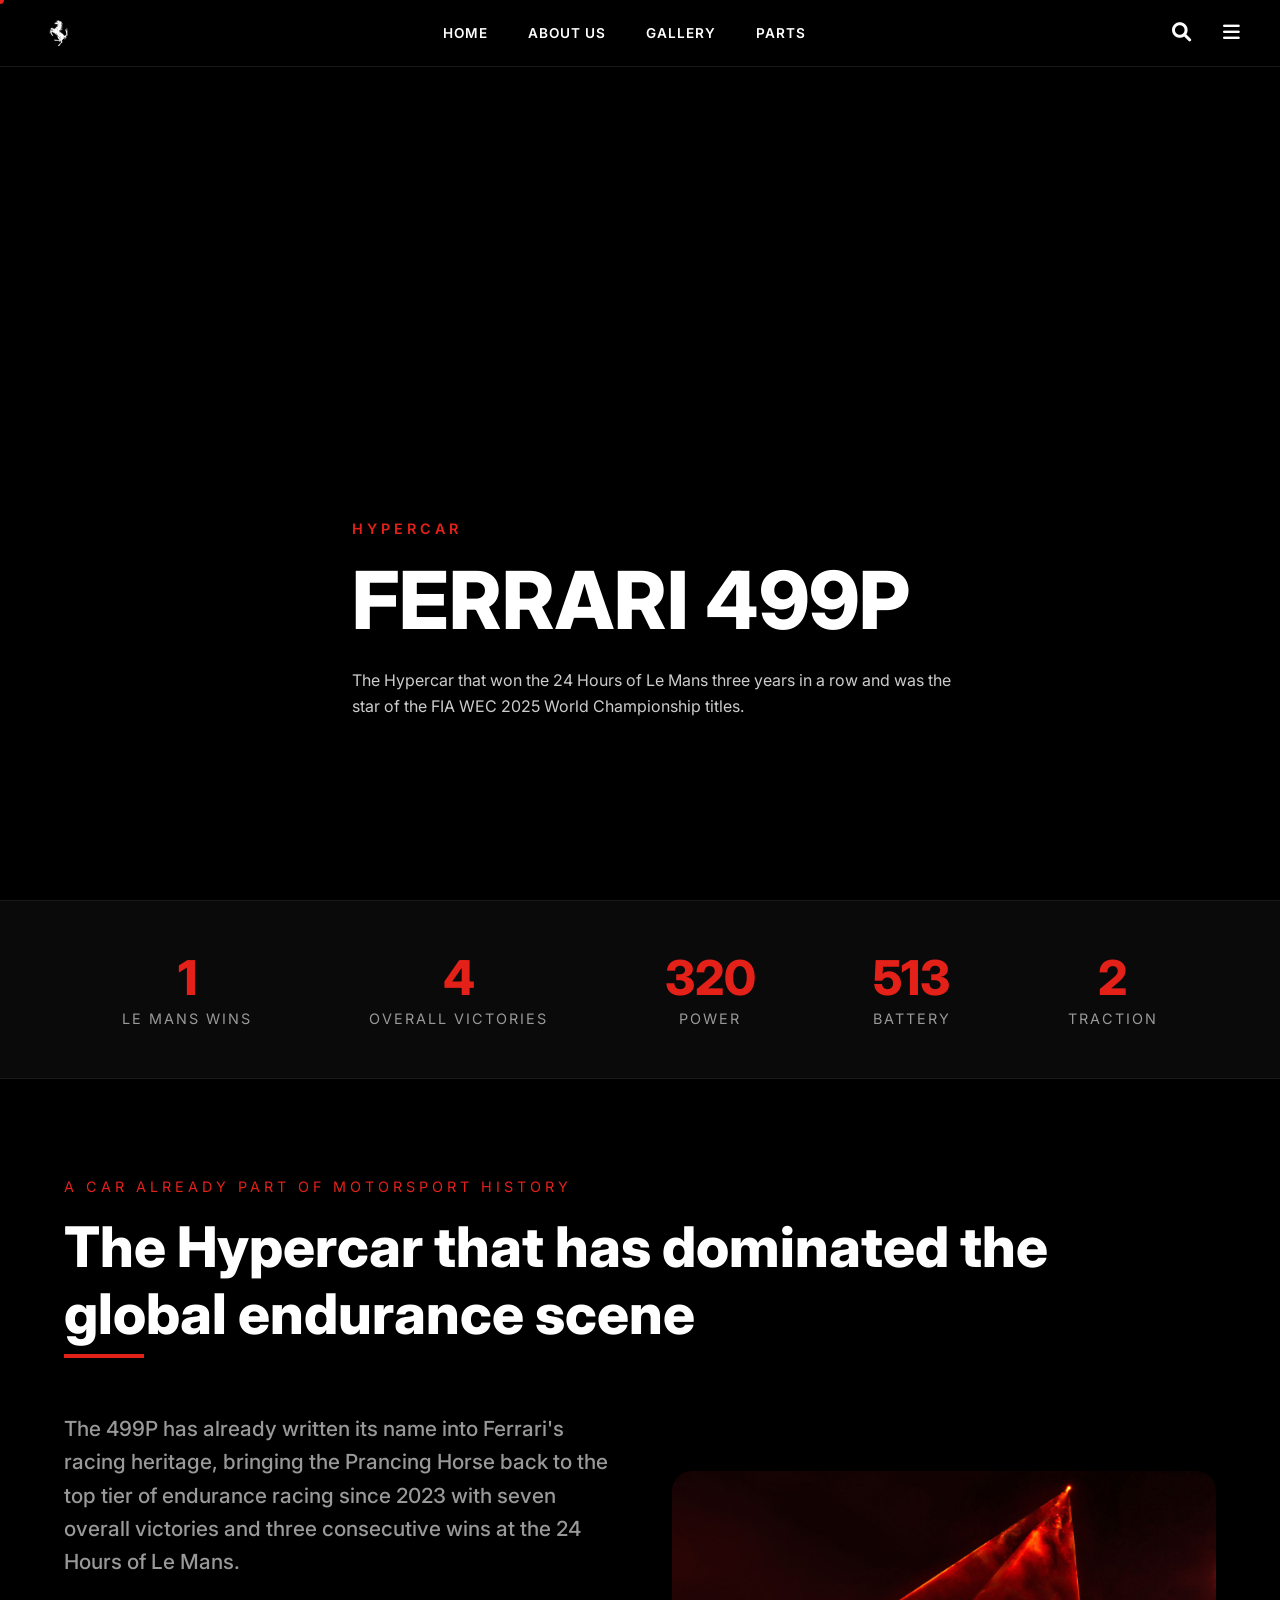
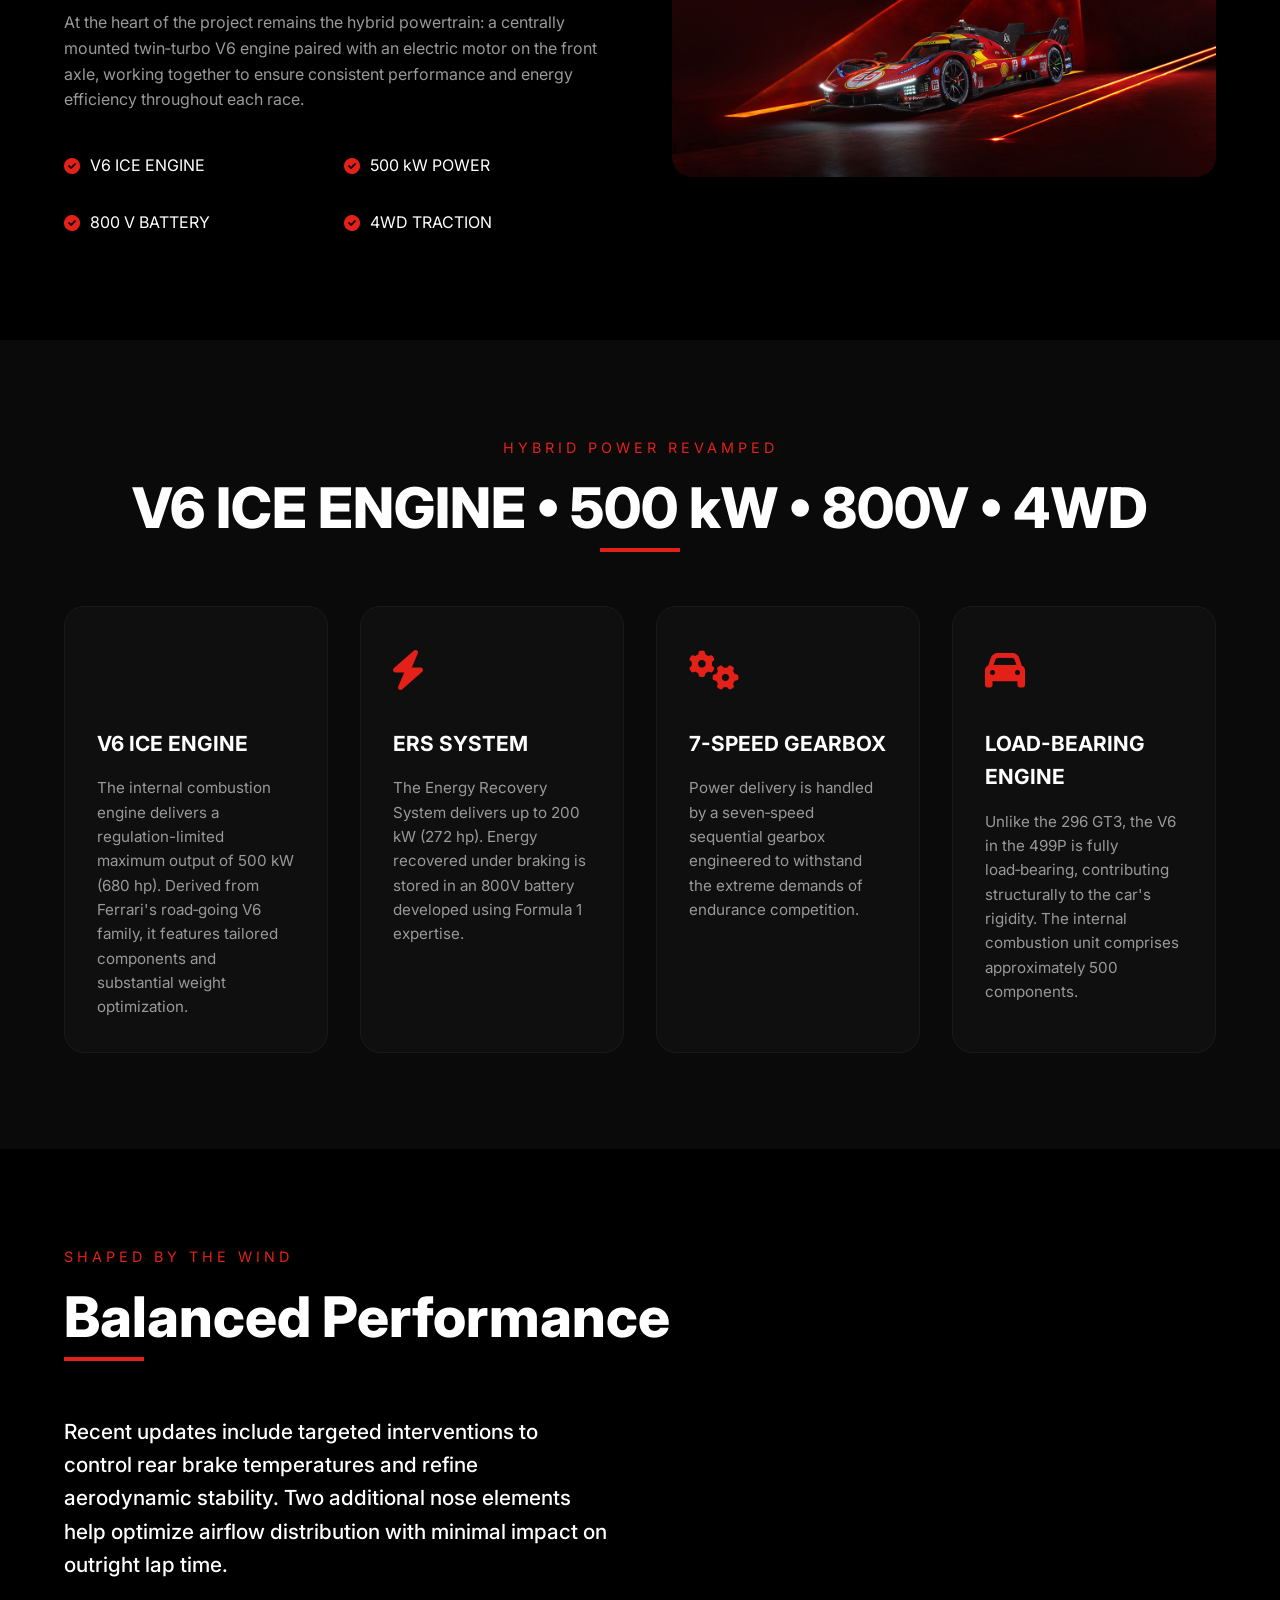
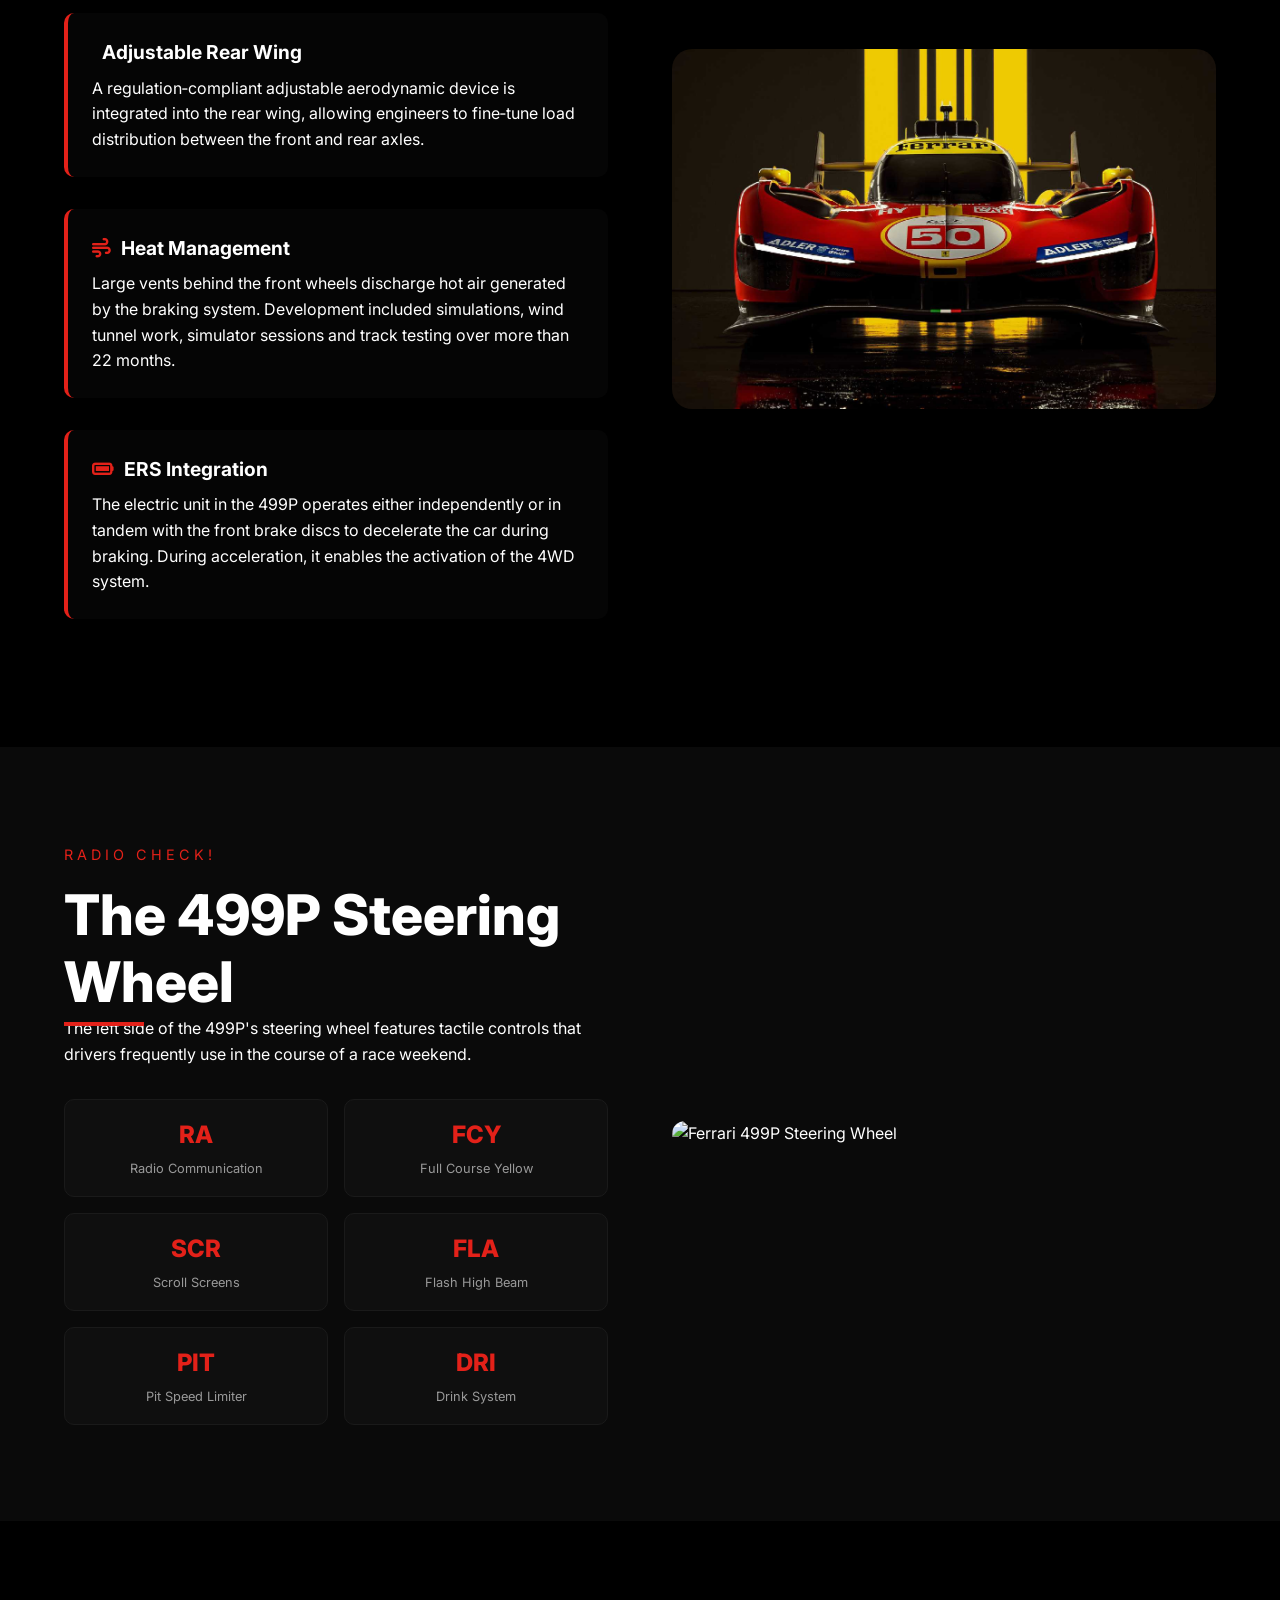
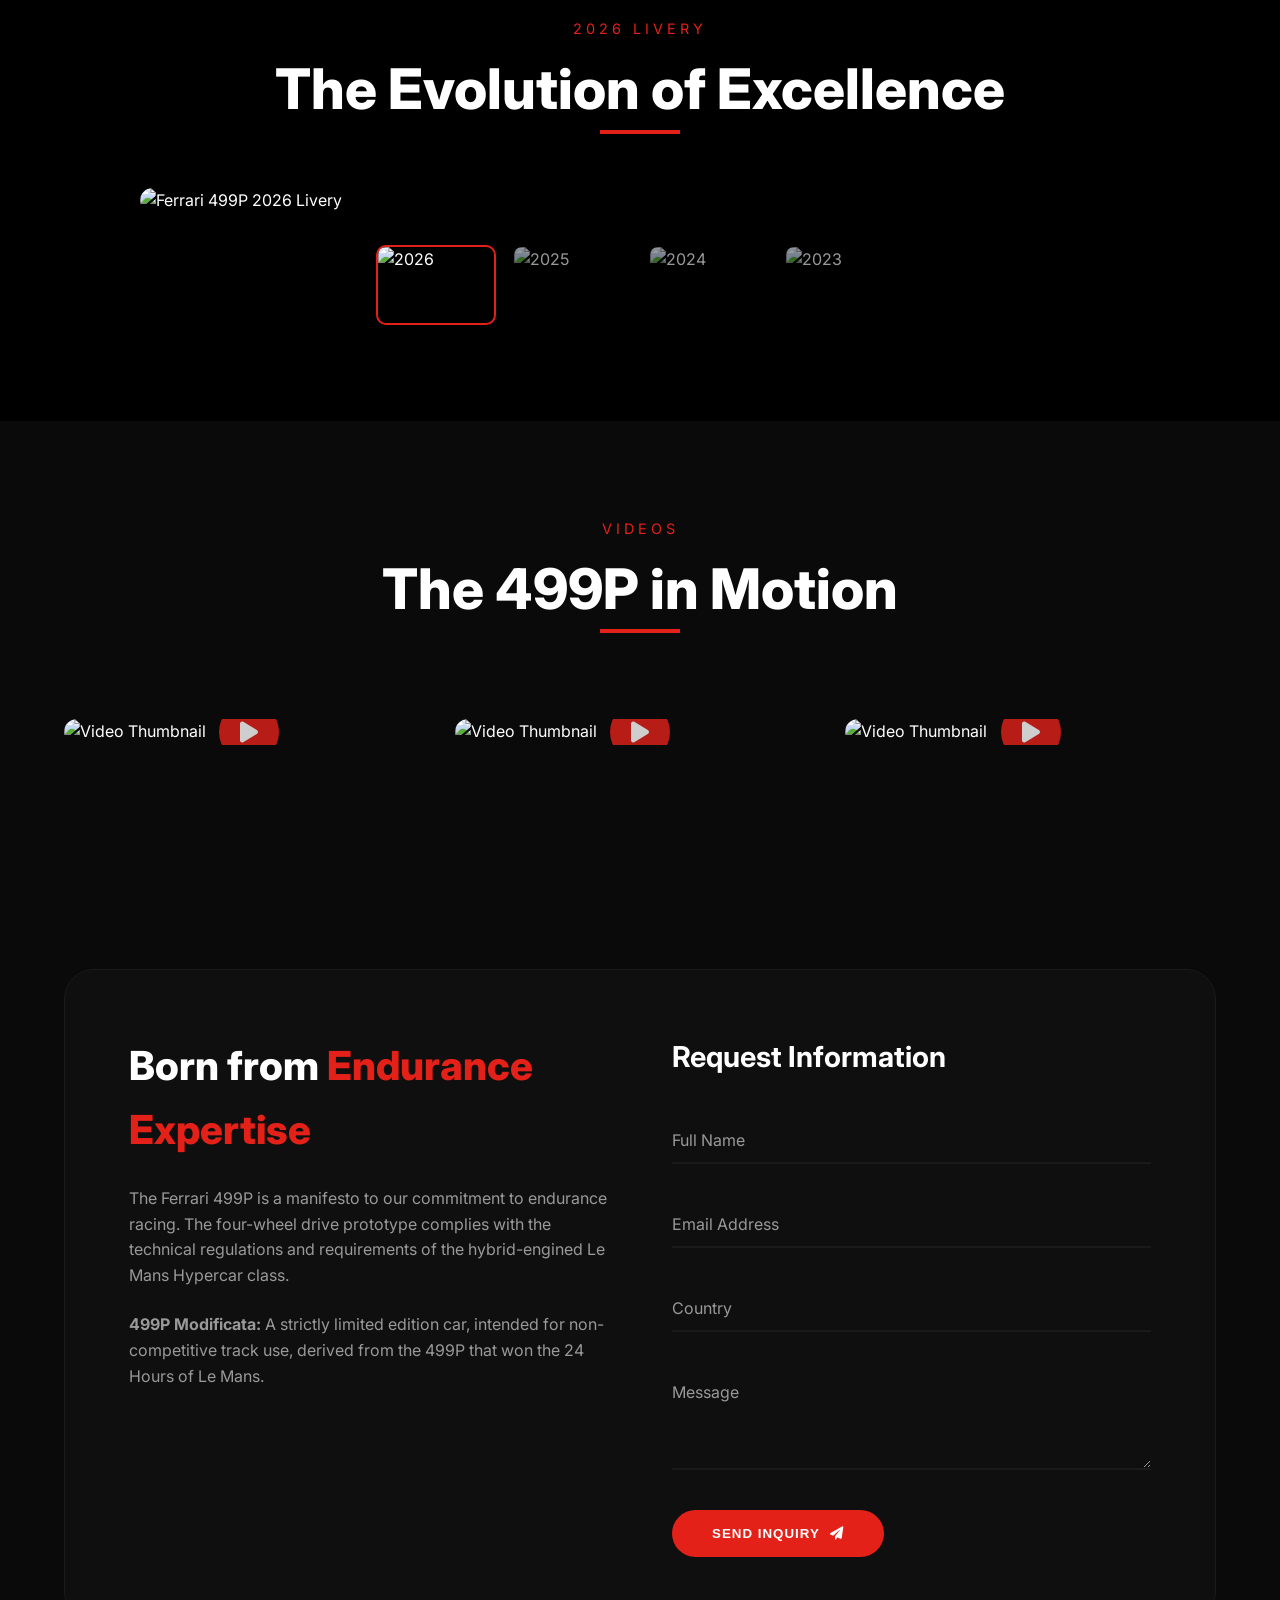
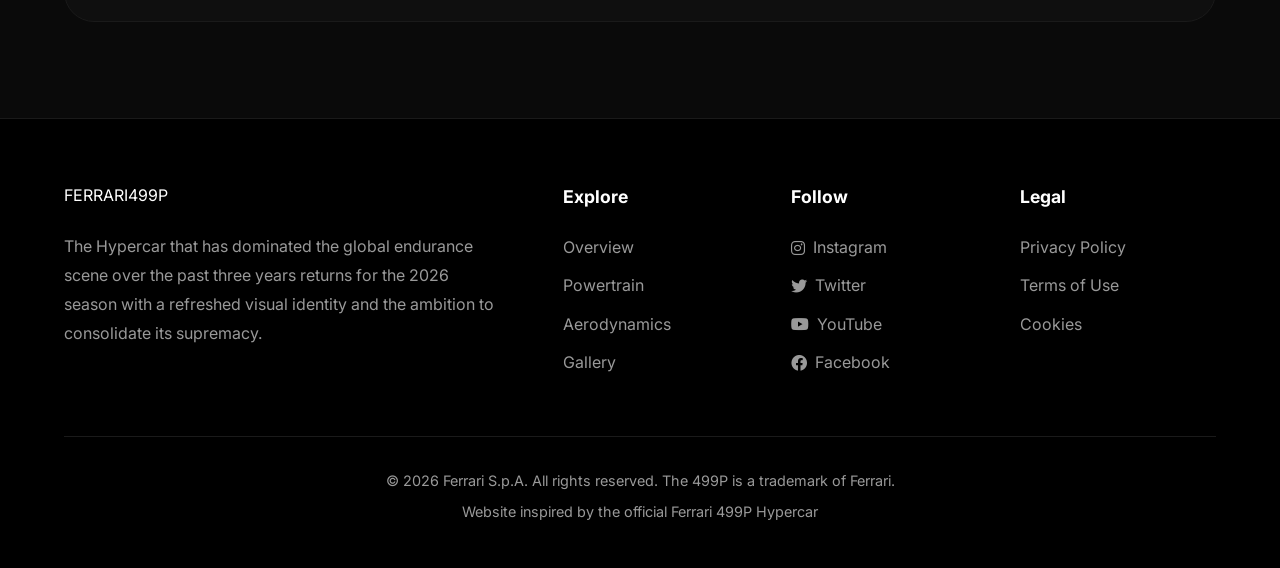
==== index.html @ 7a9266b7 "Initial commit" ====
<!DOCTYPE html>
<html lang="en">
<head>
  <meta charset="UTF-8">
  <meta name="viewport" content="width=device-width, initial-scale=1.0">
  <title>Ferrari 499P | Le Mans Hypercar</title>
  
  <!-- Fonts & Icons -->
  <link href="https://fonts.googleapis.com/css2?family=Inter:wght@300;400;500;600;700;800&display=swap" rel="stylesheet">
  <link rel="stylesheet" href="https://cdnjs.cloudflare.com/ajax/libs/font-awesome/6.0.0-beta3/css/all.min.css">
  
  <!-- Swiper CSS -->
  <link rel="stylesheet" href="https://cdn.jsdelivr.net/npm/swiper@11/swiper-bundle.min.css" />
  
  <!-- Custom CSS -->
  <link rel="stylesheet" href="css/style.css">
</head>
<body>

  <!-- Custom Cursor -->
  <div class="custom-cursor"></div>

  <!-- Header -->
  <header class="header">
    <div class="header-container">
      <!-- Left side - Ferrari Logo -->
      <a href="#" class="header-logo">
        <img src="assets/images/ferrari.png" alt="Ferrari" class="logo-scuderia">
      </a>

      <!-- Center - Main Navigation -->
      <nav class="header-nav">
        <ul class="nav-list">
          <li class="nav-item"><a href="#racing" class="nav-link">HOME</a></li>
          <li class="nav-item"><a href="#sports-cars" class="nav-link">ABOUT US</a></li>
          <li class="nav-item"><a href="#collections" class="nav-link">GALLERY</a></li>
          <li class="nav-item"><a href="#experiences" class="nav-link">PARTS</a></li>
          </ul>
      </nav>

      <!-- Right side - Search & Menu Icons -->
      <div class="header-actions">
        <button class="icon-btn search-btn" aria-label="Search">
          <i class="fas fa-search"></i>
        </button>
        <button class="icon-btn menu-btn" aria-label="Menu">
          <i class="fas fa-bars"></i>
        </button>
      </div>
    </div>
  </header>

  <!-- Hero Section with Partners and VIDEO BACKGROUND -->
  <section class="hero">
    <div class="hero-background">
      <!-- VIDEO BACKGROUND - This is the updated part -->
      <video autoplay muted loop playsinline class="hero-video">
        <!-- Using Ferrari official video from their website -->
        <source src="assets/videos/Ferrari_Reveals_the_New_Livery_of_the_Ferrari_499P_I_FIA_WEC_1080P.mp4" type="video/mp4">
        <!-- Fallback image if video doesn't load -->
        <img src="assets/images/662674823b051f0022eecd44-ferrari-499p-hypercar-2024-apr-powertrain-desk.avif" alt="Ferrari 499P" class="hero-image-fallback">
      </video>
      
      <!-- Dark Overlay -->
      <div class="hero-overlay"></div>
    </div>
    
    <!-- Hero Content (This part remains exactly the same) -->
    <div class="hero-content">
      <!-- HYPERCAR tag -->
      <div class="hero-category">HYPERCAR</div>
      
      <!-- Title -->
      <h1 class="hero-title">FERRARI 499P</h1>
      
      <!-- Description -->
      <p class="hero-description">
        The Hypercar that won the 24 Hours of Le Mans three years in a row and was the star of the FIA WEC 2025 World Championship titles.
      </p>
      
      <!-- Scroll Indicator -->
    <div class="scroll-indicator">
      <div class="scroll-line"></div>
    </div>
  </section>

  <!-- Stats Strip -->
  <div class="stats-strip">
    <div class="stat-item">
      <div class="stat-number">3x</div>
      <div class="stat-label">LE MANS WINS</div>
    </div>
    <div class="stat-item">
      <div class="stat-number">7</div>
      <div class="stat-label">OVERALL VICTORIES</div>
    </div>
    <div class="stat-item">
      <div class="stat-number">500 kW</div>
      <div class="stat-label">POWER</div>
    </div>
    <div class="stat-item">
      <div class="stat-number">800V</div>
      <div class="stat-label">BATTERY</div>
    </div>
    <div class="stat-item">
      <div class="stat-number">4WD</div>
      <div class="stat-label">TRACTION</div>
    </div>
  </div>

  <!-- Overview Section -->
  <section id="overview" class="section">
    <div class="section-header">
      <span class="section-subtitle">A car already part of motorsport history</span>
      <h2 class="section-title">The Hypercar that has dominated the global endurance scene</h2>
    </div>
    
    <div class="overview-grid">
      <div class="overview-content">
        <p class="lead-text">The 499P has already written its name into Ferrari's racing heritage, bringing the Prancing Horse back to the top tier of endurance racing since 2023 with seven overall victories and three consecutive wins at the 24 Hours of Le Mans.</p>
        <p>At the heart of the project remains the hybrid powertrain: a centrally mounted twin‑turbo V6 engine paired with an electric motor on the front axle, working together to ensure consistent performance and energy efficiency throughout each race.</p>
        <div class="feature-list">
          <div class="feature-item">
            <i class="fas fa-check-circle"></i>
            <span>V6 ICE ENGINE</span>
          </div>
          <div class="feature-item">
            <i class="fas fa-check-circle"></i>
            <span>500 kW POWER</span>
          </div>
          <div class="feature-item">
            <i class="fas fa-check-circle"></i>
            <span>800 V BATTERY</span>
          </div>
          <div class="feature-item">
            <i class="fas fa-check-circle"></i>
            <span>4WD TRACTION</span>
          </div>
        </div>
      </div>
      <div class="overview-image">
        <img src="assets/images/67af08a0ef0bda001197c27c-499p-2025-launch-land.jpg" alt="Ferrari 499P">
      </div>
    </div>
  </section>

  <!-- Powertrain Section -->
  <section id="powertrain" class="section dark-section">
    <div class="section-header centered">
      <span class="section-subtitle">Hybrid Power Revamped</span>
      <h2 class="section-title">V6 ICE ENGINE • 500 kW • 800V • 4WD</h2>
    </div>
    
    <div class="powertrain-grid">
      <div class="powertrain-card">
        <div class="card-icon"><i class="fas fa-engine"></i></div>
        <h3>V6 ICE ENGINE</h3>
        <p>The internal combustion engine delivers a regulation-limited maximum output of 500 kW (680 hp). Derived from Ferrari's road‑going V6 family, it features tailored components and substantial weight optimization.</p>
      </div>
      
      <div class="powertrain-card">
        <div class="card-icon"><i class="fas fa-bolt"></i></div>
        <h3>ERS SYSTEM</h3>
        <p>The Energy Recovery System delivers up to 200 kW (272 hp). Energy recovered under braking is stored in an 800V battery developed using Formula 1 expertise.</p>
      </div>
      
      <div class="powertrain-card">
        <div class="card-icon"><i class="fas fa-cogs"></i></div>
        <h3>7-SPEED GEARBOX</h3>
        <p>Power delivery is handled by a seven‑speed sequential gearbox engineered to withstand the extreme demands of endurance competition.</p>
      </div>
      
      <div class="powertrain-card">
        <div class="card-icon"><i class="fas fa-car"></i></div>
        <h3>LOAD-BEARING ENGINE</h3>
        <p>Unlike the 296 GT3, the V6 in the 499P is fully load‑bearing, contributing structurally to the car's rigidity. The internal combustion unit comprises approximately 500 components.</p>
      </div>
    </div>
  </section>

  <!-- Aerodynamics Section -->
  <section id="aerodynamics" class="section">
    <div class="section-header">
      <span class="section-subtitle">Shaped by the Wind</span>
      <h2 class="section-title">Balanced Performance</h2>
    </div>
    
    <div class="aero-grid">
      <div class="aero-content">
        <p class="lead-text">Recent updates include targeted interventions to control rear brake temperatures and refine aerodynamic stability. Two additional nose elements help optimize airflow distribution with minimal impact on outright lap time.</p>
        
        <div class="aero-features">
          <div class="aero-feature">
            <h3><i class="fas fa-wing"></i> Adjustable Rear Wing</h3>
            <p>A regulation‑compliant adjustable aerodynamic device is integrated into the rear wing, allowing engineers to fine‑tune load distribution between the front and rear axles.</p>
          </div>
          
          <div class="aero-feature">
            <h3><i class="fas fa-wind"></i> Heat Management</h3>
            <p>Large vents behind the front wheels discharge hot air generated by the braking system. Development included simulations, wind tunnel work, simulator sessions and track testing over more than 22 months.</p>
          </div>
          
          <div class="aero-feature">
            <h3><i class="fas fa-battery-full"></i> ERS Integration</h3>
            <p>The electric unit in the 499P operates either independently or in tandem with the front brake discs to decelerate the car during braking. During acceleration, it enables the activation of the 4WD system.</p>
          </div>
        </div>
      </div>
      <div class="aero-image">
        <img src="assets/images/20221031013826_Ferrari_499p_front.jpg" alt="Ferrari 499P Aerodynamics">
      </div>
    </div>
  </section>

  <!-- Steering Wheel Section -->
  <section class="steering-section dark-section">
    <div class="steering-container">
      <div class="steering-content">
        <span class="section-subtitle">RADIO CHECK!</span>
        <h2 class="section-title">The 499P Steering Wheel</h2>
        <p>The left side of the 499P's steering wheel features tactile controls that drivers frequently use in the course of a race weekend.</p>
        
        <div class="controls-grid">
          <div class="control-item">
            <span class="control-code">RA</span>
            <span class="control-desc">Radio Communication</span>
          </div>
          <div class="control-item">
            <span class="control-code">FCY</span>
            <span class="control-desc">Full Course Yellow</span>
          </div>
          <div class="control-item">
            <span class="control-code">SCR</span>
            <span class="control-desc">Scroll Screens</span>
          </div>
          <div class="control-item">
            <span class="control-code">FLA</span>
            <span class="control-desc">Flash High Beam</span>
          </div>
          <div class="control-item">
            <span class="control-code">PIT</span>
            <span class="control-desc">Pit Speed Limiter</span>
          </div>
          <div class="control-item">
            <span class="control-code">DRI</span>
            <span class="control-desc">Drink System</span>
          </div>
        </div>
      </div>
      <div class="steering-image">
        <img src="https://www.ferrari.com//cm/sites/CNAAS5F42535389/images/img_ferrari_499p_steering_wheel_01_1920x1080.webp" alt="Ferrari 499P Steering Wheel">
      </div>
    </div>
  </section>

  <!-- Livery Gallery -->
  <section id="gallery" class="section">
    <div class="section-header centered">
      <span class="section-subtitle">2026 LIVERY</span>
      <h2 class="section-title">The Evolution of Excellence</h2>
    </div>
    
    <div class="livery-showcase">
      <div class="livery-main">
        <img src="https://www.ferrari.com//cm/sites/CNAAS5F42535389/images/img_ferrari_499p_2026_livery_front_01_1920x1080.webp" alt="Ferrari 499P 2026 Livery" id="mainLivery">
      </div>
      <div class="livery-thumbnails">
        <img src="https://www.ferrari.com//cm/sites/CNAAS5F42535389/images/img_ferrari_499p_2026_livery_front_01_1920x1080.webp" alt="2026" class="thumbnail active" onclick="changeLivery(this.src)">
        <img src="https://www.ferrari.com//cm/sites/CNAAS5F42535389/images/img_ferrari_499p_livery_2025_front_01_1920x1080.webp" alt="2025" class="thumbnail" onclick="changeLivery(this.src)">
        <img src="https://www.ferrari.com//cm/sites/CNAAS5F42535389/images/img_ferrari_499p_livery_2024_front_01_1920x1080.webp" alt="2024" class="thumbnail" onclick="changeLivery(this.src)">
        <img src="https://www.ferrari.com//cm/sites/CNAAS5F42535389/images/img_ferrari_499p_livery_2023_front_01_1920x1080.webp" alt="2023" class="thumbnail" onclick="changeLivery(this.src)">
      </div>
    </div>
  </section>

  <!-- Video Gallery -->
  <section class="video-section dark-section">
    <div class="section-header centered">
      <span class="section-subtitle">Videos</span>
      <h2 class="section-title">The 499P in Motion</h2>
    </div>
    
    <div class="swiper-container video-swiper">
      <div class="swiper-wrapper">
        <div class="swiper-slide">
          <div class="video-card">
            <img src="https://www.ferrari.com//cm/sites/CNAAS5F42535389/images/img_ferrari_499p_2026_livery_hero_01_1920x1080.webp" alt="Video Thumbnail">
            <div class="play-button"><i class="fas fa-play"></i></div>
          </div>
        </div>
        <div class="swiper-slide">
          <div class="video-card">
            <img src="https://www.ferrari.com//cm/sites/CNAAS5F42535389/images/img_ferrari_499p_livery_2025_dynamic_01_1920x1080.webp" alt="Video Thumbnail">
            <div class="play-button"><i class="fas fa-play"></i></div>
          </div>
        </div>
        <div class="swiper-slide">
          <div class="video-card">
            <img src="https://www.ferrari.com//cm/sites/CNAAS5F42535389/images/img_ferrari_499p_livery_2024_profile_01_1920x1080.webp" alt="Video Thumbnail">
            <div class="play-button"><i class="fas fa-play"></i></div>
          </div>
        </div>
      </div>
      <div class="swiper-pagination"></div>
    </div>
  </section>

  <!-- Contact Section -->
  <section id="contact" class="contact-section">
    <div class="contact-container">
      <div class="contact-info">
        <h2>Born from <span>Endurance Expertise</span></h2>
        <p>The Ferrari 499P is a manifesto to our commitment to endurance racing. The four-wheel drive prototype complies with the technical regulations and requirements of the hybrid-engined Le Mans Hypercar class.</p>
        <p><strong>499P Modificata:</strong> A strictly limited edition car, intended for non-competitive track use, derived from the 499P that won the 24 Hours of Le Mans.</p>
      </div>
      
      <form class="contact-form" id="contactForm">
        <h3>Request Information</h3>
        <div class="form-group">
          <input type="text" id="name" placeholder=" " required>
          <label for="name">Full Name</label>
        </div>
        <div class="form-group">
          <input type="email" id="email" placeholder=" " required>
          <label for="email">Email Address</label>
        </div>
        <div class="form-group">
          <input type="text" id="country" placeholder=" ">
          <label for="country">Country</label>
        </div>
        <div class="form-group">
          <textarea id="message" rows="4" placeholder=" "></textarea>
          <label for="message">Message</label>
        </div>
        <button type="submit" class="btn-primary">Send Inquiry <i class="fas fa-paper-plane"></i></button>
      </form>
    </div>
  </section>

  <!-- Footer -->
  <footer class="footer">
    <div class="footer-container">
      <div class="footer-logo">
        <span class="logo">FERRARI<span>499P</span></span>
        <p>The Hypercar that has dominated the global endurance scene over the past three years returns for the 2026 season with a refreshed visual identity and the ambition to consolidate its supremacy.</p>
      </div>
      
      <div class="footer-links">
        <div class="footer-column">
          <h4>Explore</h4>
          <ul>
            <li><a href="#overview">Overview</a></li>
            <li><a href="#powertrain">Powertrain</a></li>
            <li><a href="#aerodynamics">Aerodynamics</a></li>
            <li><a href="#gallery">Gallery</a></li>
          </ul>
        </div>
        
        <div class="footer-column">
          <h4>Follow</h4>
          <ul>
            <li><a href="#"><i class="fab fa-instagram"></i> Instagram</a></li>
            <li><a href="#"><i class="fab fa-twitter"></i> Twitter</a></li>
            <li><a href="#"><i class="fab fa-youtube"></i> YouTube</a></li>
            <li><a href="#"><i class="fab fa-facebook"></i> Facebook</a></li>
          </ul>
        </div>
        
        <div class="footer-column">
          <h4>Legal</h4>
          <ul>
            <li><a href="#">Privacy Policy</a></li>
            <li><a href="#">Terms of Use</a></li>
            <li><a href="#">Cookies</a></li>
          </ul>
        </div>
      </div>
    </div>
    
    <div class="footer-bottom">
      <p>© 2026 Ferrari S.p.A. All rights reserved. The 499P is a trademark of Ferrari.</p>
      <p>Website inspired by the official Ferrari 499P Hypercar</p>
    </div>
  </footer>

  <!-- Scripts -->
  <script src="https://cdn.jsdelivr.net/npm/swiper@11/swiper-bundle.min.js"></script>
  <script src="js/main.js"></script>
</body>
</html>
---- css/style.css ----
/* ===== FERRARI 499P STYLE ===== */
/* Complete CSS with all sections */

/* CSS Variables */
:root {
  --ferrari-red: #e32119;
  --ferrari-red-dark: #b01812;
  --ferrari-red-glow: rgba(227, 33, 25, 0.3);
  --ferrari-black: #000000;
  --ferrari-black-soft: #0a0a0a;
  --ferrari-gray: #1a1a1a;
  --ferrari-gray-light: #2a2a2a;
  --ferrari-white: #ffffff;
  --text-gray: #999999;
  
  --transition: all 0.4s cubic-bezier(0.23, 1, 0.32, 1);
  --shadow: 0 20px 40px -10px rgba(0,0,0,0.5);
  --shadow-red: 0 20px 40px -10px rgba(227,33,25,0.3);
  
  --font-primary: 'Inter', sans-serif;
}

/* ===== RESET ===== */
* {
  margin: 0;
  padding: 0;
  box-sizing: border-box;
}

html {
  scroll-behavior: smooth;
}

body {
  font-family: var(--font-primary);
  background: var(--ferrari-black);
  color: var(--ferrari-white);
  line-height: 1.6;
  overflow-x: hidden;
}

/* ===== CUSTOM CURSOR ===== */
.custom-cursor {
  width: 8px;
  height: 8px;
  background: var(--ferrari-red);
  border-radius: 50%;
  position: fixed;
  pointer-events: none;
  z-index: 9999;
  transform: translate(-50%, -50%);
  transition: width 0.2s, height 0.2s;
}

/* ===== HEADER ===== */
.header {
  position: fixed;
  top: 0;
  left: 0;
  width: 100%;
  z-index: 1000;
  background: rgba(0, 0, 0, 0.95);
  backdrop-filter: blur(10px);
  -webkit-backdrop-filter: blur(10px);
  border-bottom: 1px solid rgba(255, 255, 255, 0.1);
}

.header-container {
  display: flex;
  align-items: center;
  justify-content: space-between;
  padding: 0.8rem 2rem;
  max-width: 1600px;
  margin: 0 auto;
}

.header-logo {
  display: flex;
  align-items: center;
  gap: 8px;
  text-decoration: none;
}

.logo-scuderia {
  height: 40px;
  width: auto;
}

.logo-text {
  font-size: 1.5rem;
  font-weight: 700;
  color: #fff;
  letter-spacing: -0.5px;
  border-left: 2px solid #e32119;
  padding-left: 10px;
  line-height: 1;
}

.header-nav {
  flex: 1;
  display: flex;
  justify-content: center;
}

.nav-list {
  display: flex;
  list-style: none;
  gap: 2.5rem;
  margin: 0;
  padding: 0;
}

.nav-link {
  color: #fff;
  text-decoration: none;
  font-size: 0.85rem;
  font-weight: 600;
  letter-spacing: 1px;
  padding: 0.5rem 0;
  position: relative;
  transition: color 0.3s;
}

.nav-link::after {
  content: '';
  position: absolute;
  bottom: 0;
  left: 0;
  width: 0;
  height: 2px;
  background-color: #e32119;
  transition: width 0.3s;
}

.nav-link:hover::after {
  width: 100%;
}

.nav-link:hover {
  color: #e32119;
}

.header-actions {
  display: flex;
  gap: 1rem;
}

.icon-btn {
  background: transparent;
  border: none;
  color: #fff;
  font-size: 1.2rem;
  cursor: pointer;
  padding: 0.5rem;
  transition: color 0.3s;
}

.icon-btn:hover {
  color: #e32119;
}

.header-bottom {
  background: rgba(0, 0, 0, 0.95);
  border-top: 1px solid rgba(255, 255, 255, 0.1);
  padding: 0.5rem 0;
}

.header-bottom-container {
  max-width: 1600px;
  margin: 0 auto;
  padding: 0 2rem;
}

.bottom-nav-list {
  display: flex;
  list-style: none;
  gap: 2rem;
  margin: 0;
  padding: 0;
  overflow-x: auto;
  scrollbar-width: none;
  -ms-overflow-style: none;
}

.bottom-nav-list::-webkit-scrollbar {
  display: none;
}

.bottom-nav-link {
  color: rgba(255, 255, 255, 0.7);
  text-decoration: none;
  font-size: 0.75rem;
  font-weight: 600;
  letter-spacing: 0.5px;
  padding: 0.5rem 0;
  white-space: nowrap;
  transition: color 0.3s;
}

.bottom-nav-link.active {
  color: #e32119;
  border-bottom: 2px solid #e32119;
}

.bottom-nav-link:hover {
  color: #e32119;
}

/* ===== HERO SECTION ===== */
.hero {
  position: relative;
  height: 100vh;
  width: 100%;
  overflow: hidden;
  display: flex;
  align-items: center;
}

.hero-background {
  position: absolute;
  top: 0;
  left: 0;
  width: 100%;
  height: 100%;
  z-index: 0;
}

.hero-image {
  width: 100%;
  height: 100%;
  object-fit: cover;
}

.hero-overlay {
  position: absolute;
  top: 0;
  left: 0;
  width: 100%;
  height: 100%;
  background: linear-gradient(90deg, rgba(0,0,0,0.7) 0%, rgba(0,0,0,0.3) 100%);
  z-index: 1;
}

.hero-content {
  position: relative;
  z-index: 2;
  max-width: 800px;
  padding: 0 2rem;
  margin-left: 25%;
  margin-top: 30%;
}

.hero-category {
  font-size: 0.9rem;
  font-weight: 600;
  letter-spacing: 4px;
  color: #e32119;
  margin-bottom: 1rem;
  text-transform: uppercase;
}

.hero-title {
  font-size: clamp(3rem, 8vw, 5rem);
  font-weight: 800;
  line-height: 1.1;
  margin-bottom: 1.5rem;
  text-transform: uppercase;
}

.hero-description {
  font-size: 1rem;
  color: rgba(255, 255, 255, 0.8);
  max-width: 600px;
  margin-bottom: 3rem;
  line-height: 1.6;
}

/* ===== PARTNERS SECTION ===== */
.partners-section {
  margin-top: 2rem;
}

.partners-logos {
  display: flex;
  flex-direction: column;
  gap: 1.5rem;
}

.partner-row {
  display: flex;
  align-items: center;
  gap: 3rem;
  flex-wrap: wrap;
}

.partner-name {
  font-size: 1.2rem;
  font-weight: 500;
  color: rgba(255, 255, 255, 0.9);
  letter-spacing: 1px;
  position: relative;
}

.partner-row .partner-name:not(:last-child)::after {
  content: '';
  position: absolute;
  right: -1.5rem;
  top: 50%;
  transform: translateY(-50%);
  width: 4px;
  height: 4px;
  background: #e32119;
  border-radius: 50%;
}

/* ===== SCROLL INDICATOR ===== */
.scroll-indicator {
  position: absolute;
  bottom: 50px;
  left: 50%;
  transform: translateX(-50%);
  z-index: 3;
  display: flex;
  flex-direction: column;
  align-items: center;
  gap: 10px;
  color: rgba(255,255,255,0.7);
  font-size: 0.8rem;
  letter-spacing: 2px;
}


@keyframes scrollAnim {
  0% { transform: scaleY(0); transform-origin: top; }
  50% { transform: scaleY(1); transform-origin: top; }
  50.1% { transform: scaleY(1); transform-origin: bottom; }
  100% { transform: scaleY(0); transform-origin: bottom; }
}

/* ===== STATS STRIP ===== */
.stats-strip {
  display: flex;
  justify-content: space-around;
  flex-wrap: wrap;
  padding: 3rem 5%;
  background: var(--ferrari-black-soft);
  border-top: 1px solid var(--ferrari-gray);
  border-bottom: 1px solid var(--ferrari-gray);
}

.stat-item {
  text-align: center;
  padding: 0 2rem;
}

.stat-number {
  font-size: 3rem;
  font-weight: 800;
  color: var(--ferrari-red);
  line-height: 1.2;
}

.stat-label {
  font-size: 0.9rem;
  text-transform: uppercase;
  letter-spacing: 2px;
  color: var(--text-gray);
}

/* ===== SECTIONS ===== */
.section {
  padding: 6rem 5%;
  max-width: 1400px;
  margin: 0 auto;
}

.dark-section {
  background: var(--ferrari-black-soft);
  max-width: none;
  padding: 6rem 5%;
}

.section-header {
  margin-bottom: 4rem;
}

.section-header.centered {
  text-align: center;
}

.section-subtitle {
  display: block;
  font-size: 0.9rem;
  text-transform: uppercase;
  letter-spacing: 4px;
  color: var(--ferrari-red);
  margin-bottom: 1rem;
}

.section-title {
  font-size: clamp(2rem, 5vw, 3.5rem);
  font-weight: 800;
  line-height: 1.2;
  position: relative;
  display: inline-block;
}

.section-title::after {
  content: '';
  position: absolute;
  bottom: -10px;
  left: 0;
  width: 80px;
  height: 4px;
  background: var(--ferrari-red);
}

.centered .section-title::after {
  left: 50%;
  transform: translateX(-50%);
}

/* ===== OVERVIEW SECTION ===== */
.overview-grid {
  display: grid;
  grid-template-columns: 1fr 1fr;
  gap: 4rem;
  align-items: center;
}

.lead-text {
  font-size: 1.3rem;
  font-weight: 500;
  margin-bottom: 1.5rem;
  color: var(--ferrari-white);
}

.overview-content p {
  color: var(--text-gray);
  margin-bottom: 2rem;
}

.feature-list {
  display: grid;
  grid-template-columns: repeat(2, 1fr);
  gap: 1rem;
}

.feature-item {
  display: flex;
  align-items: center;
  gap: 10px;
  padding: 0.5rem 0;
}

.feature-item i {
  color: var(--ferrari-red);
}

.overview-image img {
  width: 100%;
  border-radius: 20px;
  box-shadow: var(--shadow);
}

/* ===== POWERTRAIN GRID ===== */
.powertrain-grid {
  display: grid;
  grid-template-columns: repeat(4, 1fr);
  gap: 2rem;
  margin-top: 2rem;
}

.powertrain-card {
  background: rgba(255,255,255,0.02);
  border: 1px solid var(--ferrari-gray);
  border-radius: 20px;
  padding: 2rem;
  transition: var(--transition);
}

.powertrain-card:hover {
  transform: translateY(-10px);
  border-color: var(--ferrari-red);
  box-shadow: var(--shadow-red);
}

.card-icon {
  font-size: 2.5rem;
  color: var(--ferrari-red);
  margin-bottom: 1.5rem;
}

.powertrain-card h3 {
  font-size: 1.3rem;
  margin-bottom: 1rem;
}

.powertrain-card p {
  color: var(--text-gray);
  font-size: 0.95rem;
}

/* ===== AERODYNAMICS SECTION ===== */
.aero-grid {
  display: grid;
  grid-template-columns: 1fr 1fr;
  gap: 4rem;
  align-items: center;
}

.aero-features {
  margin-top: 2rem;
}

.aero-feature {
  margin-bottom: 2rem;
  padding: 1.5rem;
  background: rgba(255,255,255,0.02);
  border-radius: 10px;
  border-left: 4px solid var(--ferrari-red);
}

.aero-feature h3 {
  display: flex;
  align-items: center;
  gap: 10px;
  font-size: 1.2rem;
  margin-bottom: 0.5rem;
}

.aero-feature h3 i {
  color: var(--ferrari-red);
}

.aero-image img {
  width: 100%;
  border-radius: 20px;
}

/* ===== STEERING SECTION ===== */
.steering-container {
  display: grid;
  grid-template-columns: 1fr 1fr;
  gap: 4rem;
  max-width: 1400px;
  margin: 0 auto;
  align-items: center;
}

.controls-grid {
  display: grid;
  grid-template-columns: repeat(2, 1fr);
  gap: 1rem;
  margin-top: 2rem;
}

.control-item {
  background: rgba(255,255,255,0.02);
  border: 1px solid var(--ferrari-gray);
  border-radius: 10px;
  padding: 1rem;
  text-align: center;
  transition: var(--transition);
}

.control-item:hover {
  border-color: var(--ferrari-red);
}

.control-code {
  display: block;
  font-size: 1.5rem;
  font-weight: 800;
  color: var(--ferrari-red);
}

.control-desc {
  font-size: 0.8rem;
  color: var(--text-gray);
}

.steering-image img {
  width: 100%;
  border-radius: 20px;
}

/* ===== LIVERY GALLERY ===== */
.livery-showcase {
  max-width: 1000px;
  margin: 0 auto;
}

.livery-main {
  margin-bottom: 2rem;
}

.livery-main img {
  width: 100%;
  border-radius: 20px;
}

.livery-thumbnails {
  display: flex;
  gap: 1rem;
  justify-content: center;
}

.thumbnail {
  width: 120px;
  height: 80px;
  object-fit: cover;
  border-radius: 10px;
  cursor: pointer;
  opacity: 0.6;
  transition: var(--transition);
  border: 2px solid transparent;
}

.thumbnail:hover {
  opacity: 0.8;
}

.thumbnail.active {
  opacity: 1;
  border-color: var(--ferrari-red);
}

/* ===== VIDEO GALLERY ===== */
.video-section {
  padding: 6rem 5%;
}

.video-swiper {
  padding: 2rem 0;
}

.video-card {
  position: relative;
  border-radius: 20px;
  overflow: hidden;
  cursor: pointer;
}

.video-card img {
  width: 100%;
  height: 300px;
  object-fit: cover;
  transition: transform 0.8s;
}

.video-card:hover img {
  transform: scale(1.1);
}

.play-button {
  position: absolute;
  top: 50%;
  left: 50%;
  transform: translate(-50%, -50%);
  width: 60px;
  height: 60px;
  background: var(--ferrari-red);
  border-radius: 50%;
  display: flex;
  align-items: center;
  justify-content: center;
  font-size: 1.5rem;
  opacity: 0.8;
  transition: var(--transition);
}

.video-card:hover .play-button {
  opacity: 1;
  transform: translate(-50%, -50%) scale(1.1);
}

/* ===== CONTACT SECTION ===== */
.contact-section {
  padding: 6rem 5%;
  background: var(--ferrari-black-soft);
}

.contact-container {
  max-width: 1200px;
  margin: 0 auto;
  display: grid;
  grid-template-columns: 1fr 1fr;
  gap: 4rem;
  background: rgba(255,255,255,0.02);
  border: 1px solid var(--ferrari-gray);
  border-radius: 30px;
  padding: 4rem;
}

.contact-info h2 {
  font-size: 2.5rem;
  font-weight: 800;
  margin-bottom: 1.5rem;
}

.contact-info h2 span {
  color: var(--ferrari-red);
}

.contact-info p {
  color: var(--text-gray);
  margin-bottom: 1.5rem;
}

.contact-form h3 {
  font-size: 1.8rem;
  margin-bottom: 2rem;
}

.form-group {
  position: relative;
  margin-bottom: 2rem;
}

.form-group input,
.form-group textarea {
  width: 100%;
  padding: 1rem 0;
  background: transparent;
  border: none;
  border-bottom: 2px solid var(--ferrari-gray);
  color: var(--ferrari-white);
  font-size: 1rem;
  transition: var(--transition);
}

.form-group input:focus,
.form-group textarea:focus {
  outline: none;
  border-bottom-color: var(--ferrari-red);
}

.form-group label {
  position: absolute;
  top: 1rem;
  left: 0;
  color: var(--text-gray);
  transition: var(--transition);
  pointer-events: none;
}

.form-group input:focus ~ label,
.form-group textarea:focus ~ label,
.form-group input:not(:placeholder-shown) ~ label,
.form-group textarea:not(:placeholder-shown) ~ label {
  top: -1.5rem;
  font-size: 0.8rem;
  color: var(--ferrari-red);
}

.btn-primary {
  padding: 1rem 2.5rem;
  background: var(--ferrari-red);
  color: white;
  font-weight: 600;
  letter-spacing: 1px;
  text-transform: uppercase;
  border: none;
  border-radius: 50px;
  cursor: pointer;
  transition: var(--transition);
  display: inline-flex;
  align-items: center;
  gap: 10px;
}

.btn-primary:hover {
  background: var(--ferrari-red-dark);
  transform: translateY(-2px);
  box-shadow: var(--shadow-red);
}

/* ===== FOOTER ===== */
.footer {
  background: var(--ferrari-black);
  padding: 4rem 5% 2rem;
  border-top: 1px solid var(--ferrari-gray);
}

.footer-container {
  max-width: 1400px;
  margin: 0 auto;
  display: grid;
  grid-template-columns: 2fr 3fr;
  gap: 4rem;
  margin-bottom: 3rem;
}

.footer-logo p {
  color: var(--text-gray);
  margin-top: 1.5rem;
  line-height: 1.8;
}

.footer-links {
  display: grid;
  grid-template-columns: repeat(3, 1fr);
  gap: 2rem;
}

.footer-column h4 {
  font-size: 1.1rem;
  margin-bottom: 1.5rem;
  color: var(--ferrari-white);
}

.footer-column ul {
  list-style: none;
}

.footer-column ul li {
  margin-bottom: 0.8rem;
}

.footer-column ul a {
  color: var(--text-gray);
  text-decoration: none;
  transition: var(--transition);
  display: flex;
  align-items: center;
  gap: 8px;
}

.footer-column ul a:hover {
  color: var(--ferrari-red);
  padding-left: 5px;
}

.footer-bottom {
  text-align: center;
  padding-top: 2rem;
  border-top: 1px solid var(--ferrari-gray);
  color: var(--text-gray);
  font-size: 0.9rem;
}

.footer-bottom p {
  margin-bottom: 0.5rem;
}

/* ===== RESPONSIVE ===== */
@media (max-width: 1200px) {
  .powertrain-grid {
    grid-template-columns: repeat(2, 1fr);
  }
  
  .footer-container {
    grid-template-columns: 1fr;
    gap: 2rem;
  }
}

@media (max-width: 992px) {
  .overview-grid,
  .aero-grid,
  .steering-container,
  .contact-container {
    grid-template-columns: 1fr;
    gap: 2rem;
  }
  
  .overview-image,
  .steering-image {
    order: -1;
  }
  
  .contact-container {
    padding: 2rem;
  }
}

@media (max-width: 768px) {
  .header-nav {
    display: none;
  }
  
  .hero-content {
    margin-left: 1rem;
  }
  
  .partner-row {
    gap: 2rem;
    flex-direction: column;
    align-items: flex-start;
  }
  
  .partner-row .partner-name:not(:last-child)::after {
    display: none;
  }
  
  .stats-strip {
    flex-direction: column;
    gap: 2rem;
  }
  
  .powertrain-grid {
    grid-template-columns: 1fr;
  }
  
  .footer-links {
    grid-template-columns: 1fr;
    gap: 1.5rem;
  }
  
  .controls-grid {
    grid-template-columns: 1fr;
  }
  
  .livery-thumbnails {
    flex-wrap: wrap;
  }
  
  .section {
    padding: 4rem 5%;
  }
}
/* ===== HERO VIDEO STYLES ===== */
.hero-background {
  position: absolute;
  top: 0;
  left: 0;
  width: 100%;
  height: 100%;
  z-index: 0;
  overflow: hidden;
}

.hero-video {
  width: 100%;
  height: 100%;
  object-fit: cover;
  position: absolute;
  top: 0;
  left: 0;
}

.hero-image-fallback {
  width: 100%;
  height: 100%;
  object-fit: cover;
  position: absolute;
  top: 0;
  left: 0;
}

/* Ensure video plays properly on mobile */
@media (max-width: 768px) {
  .hero-video {
    object-position: center;
  }
}
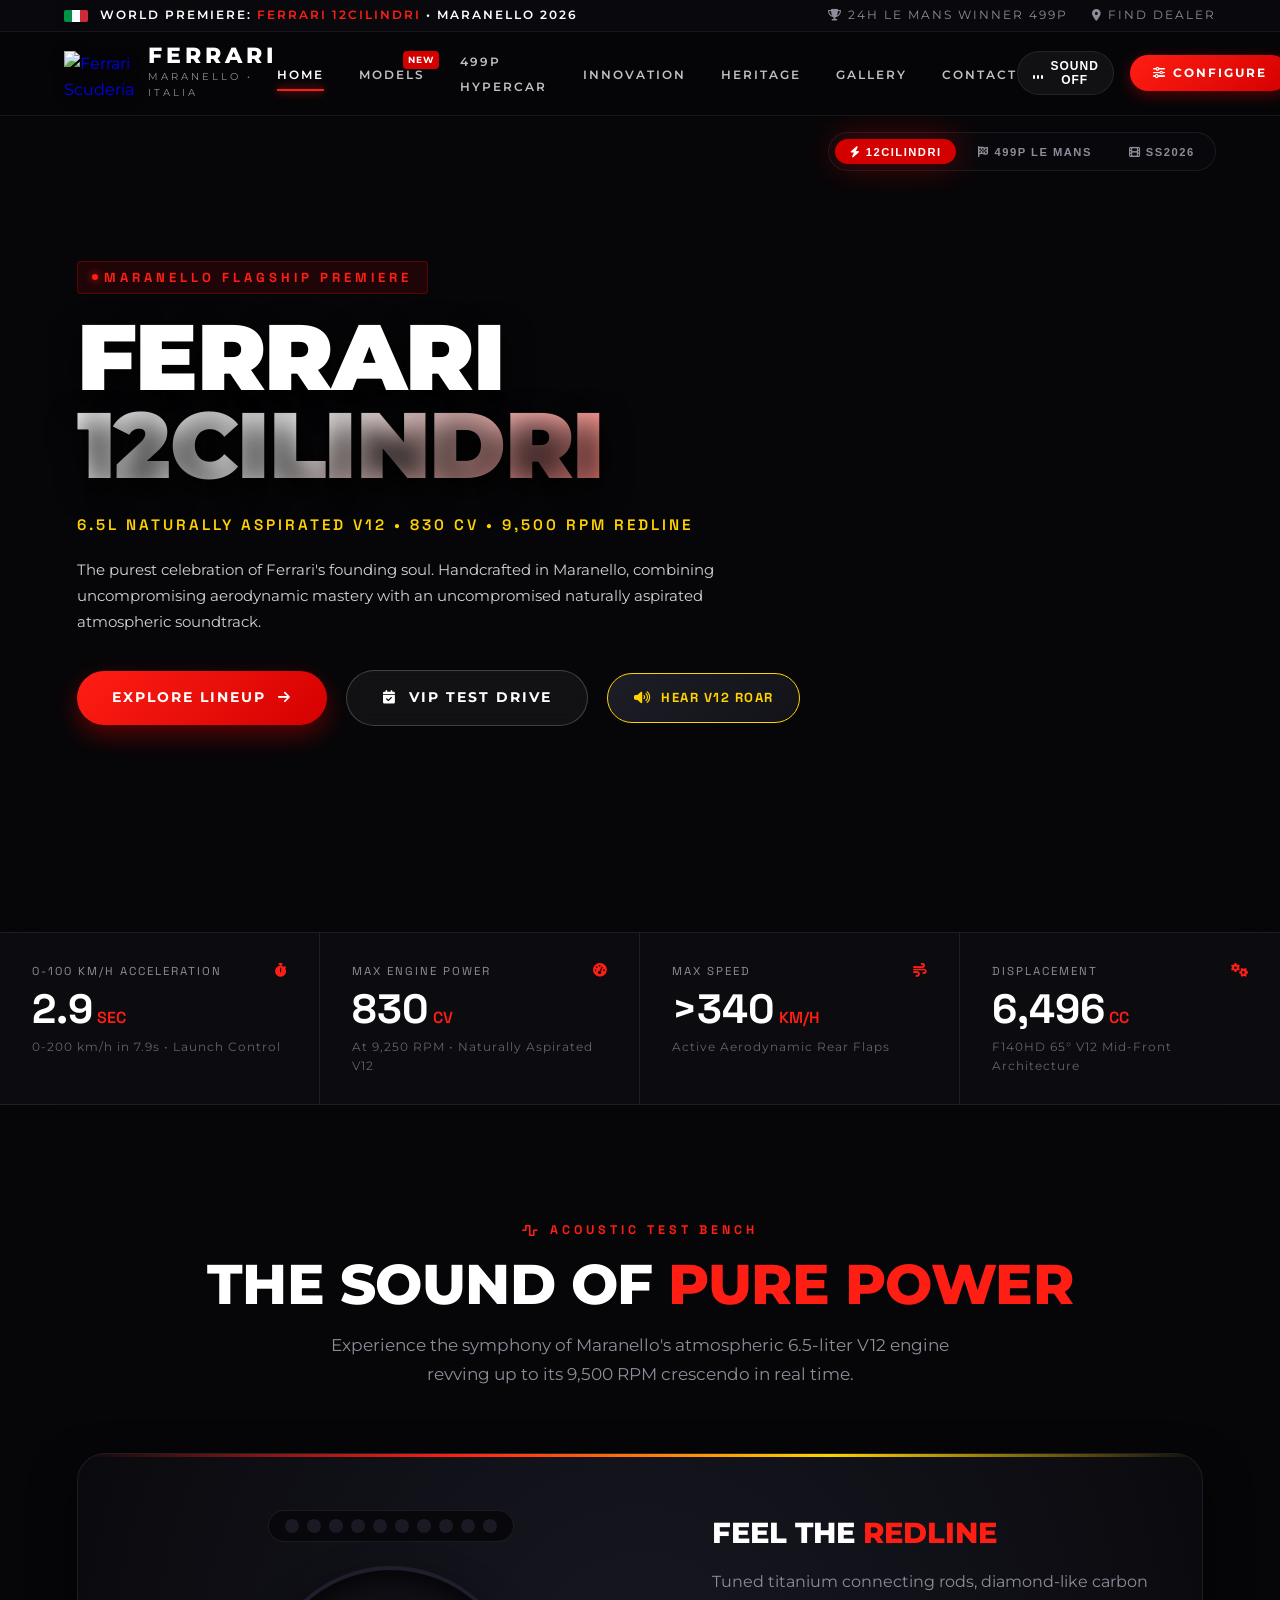
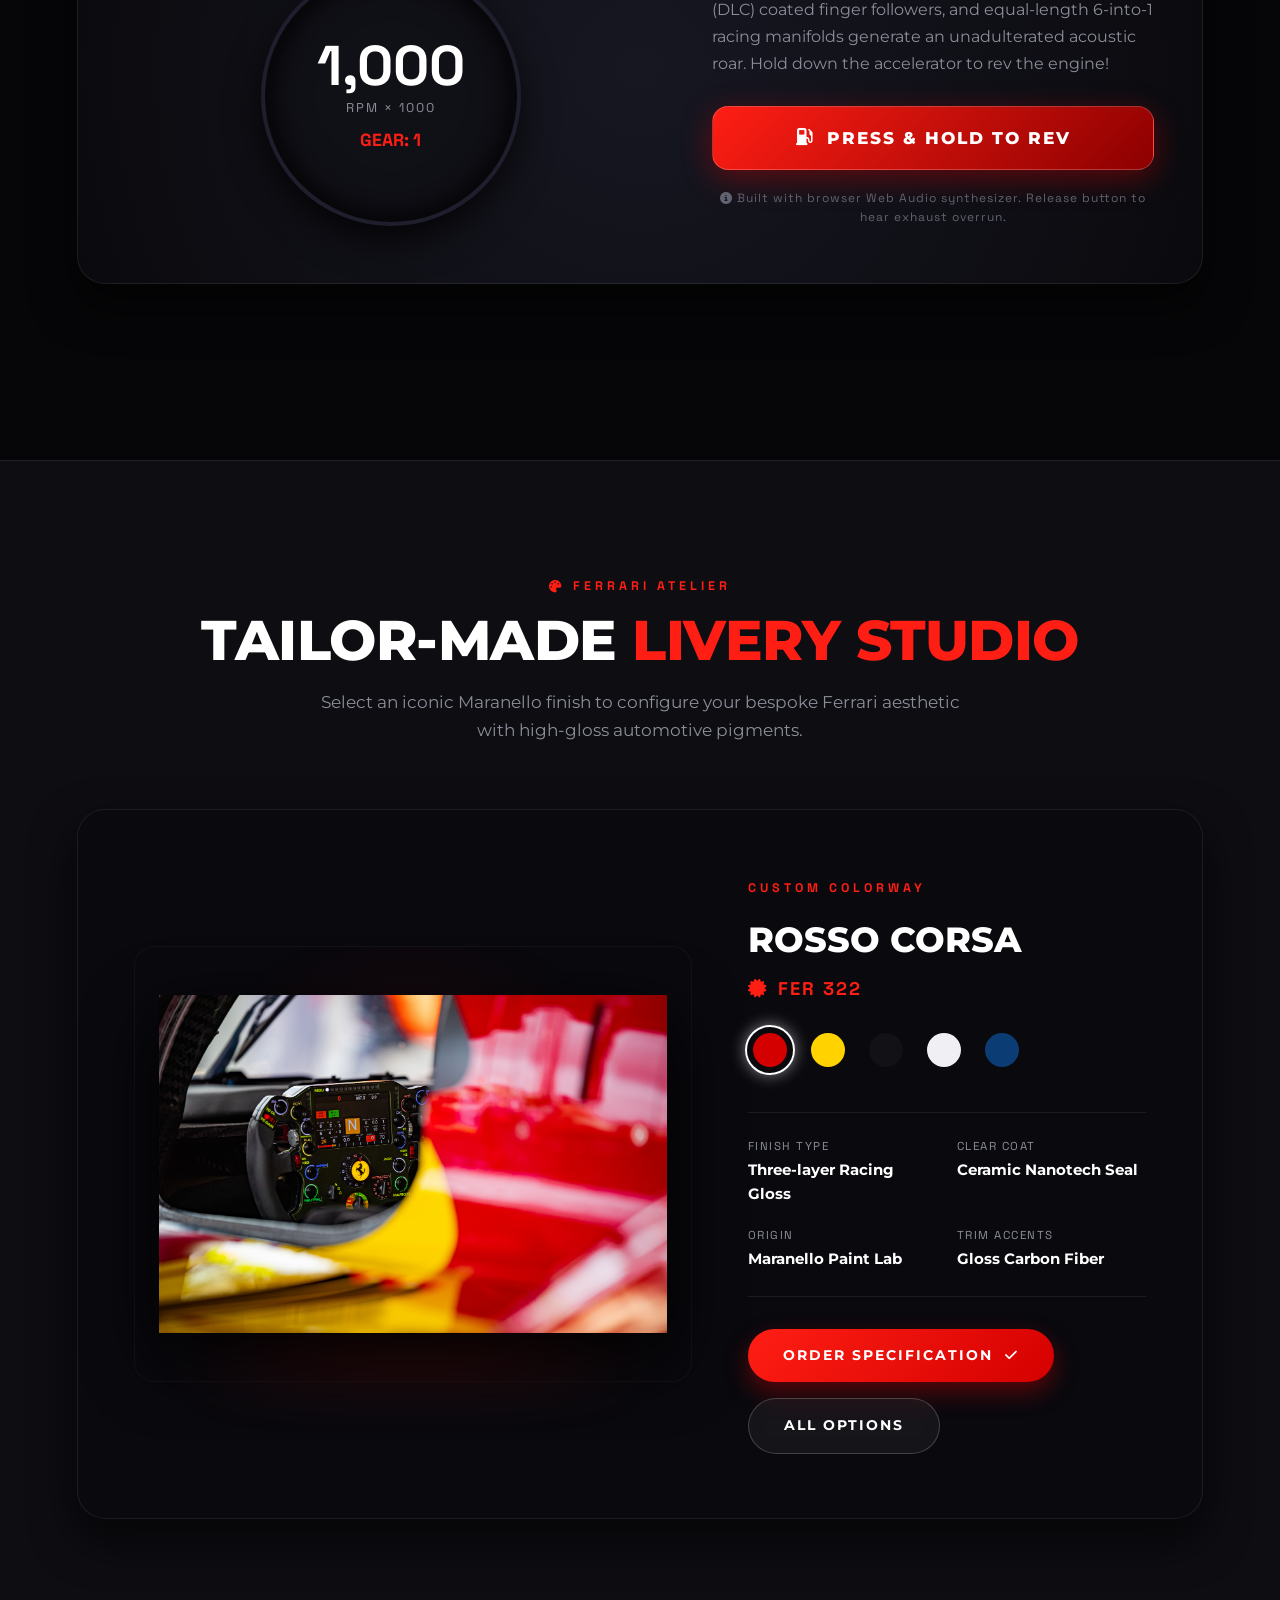
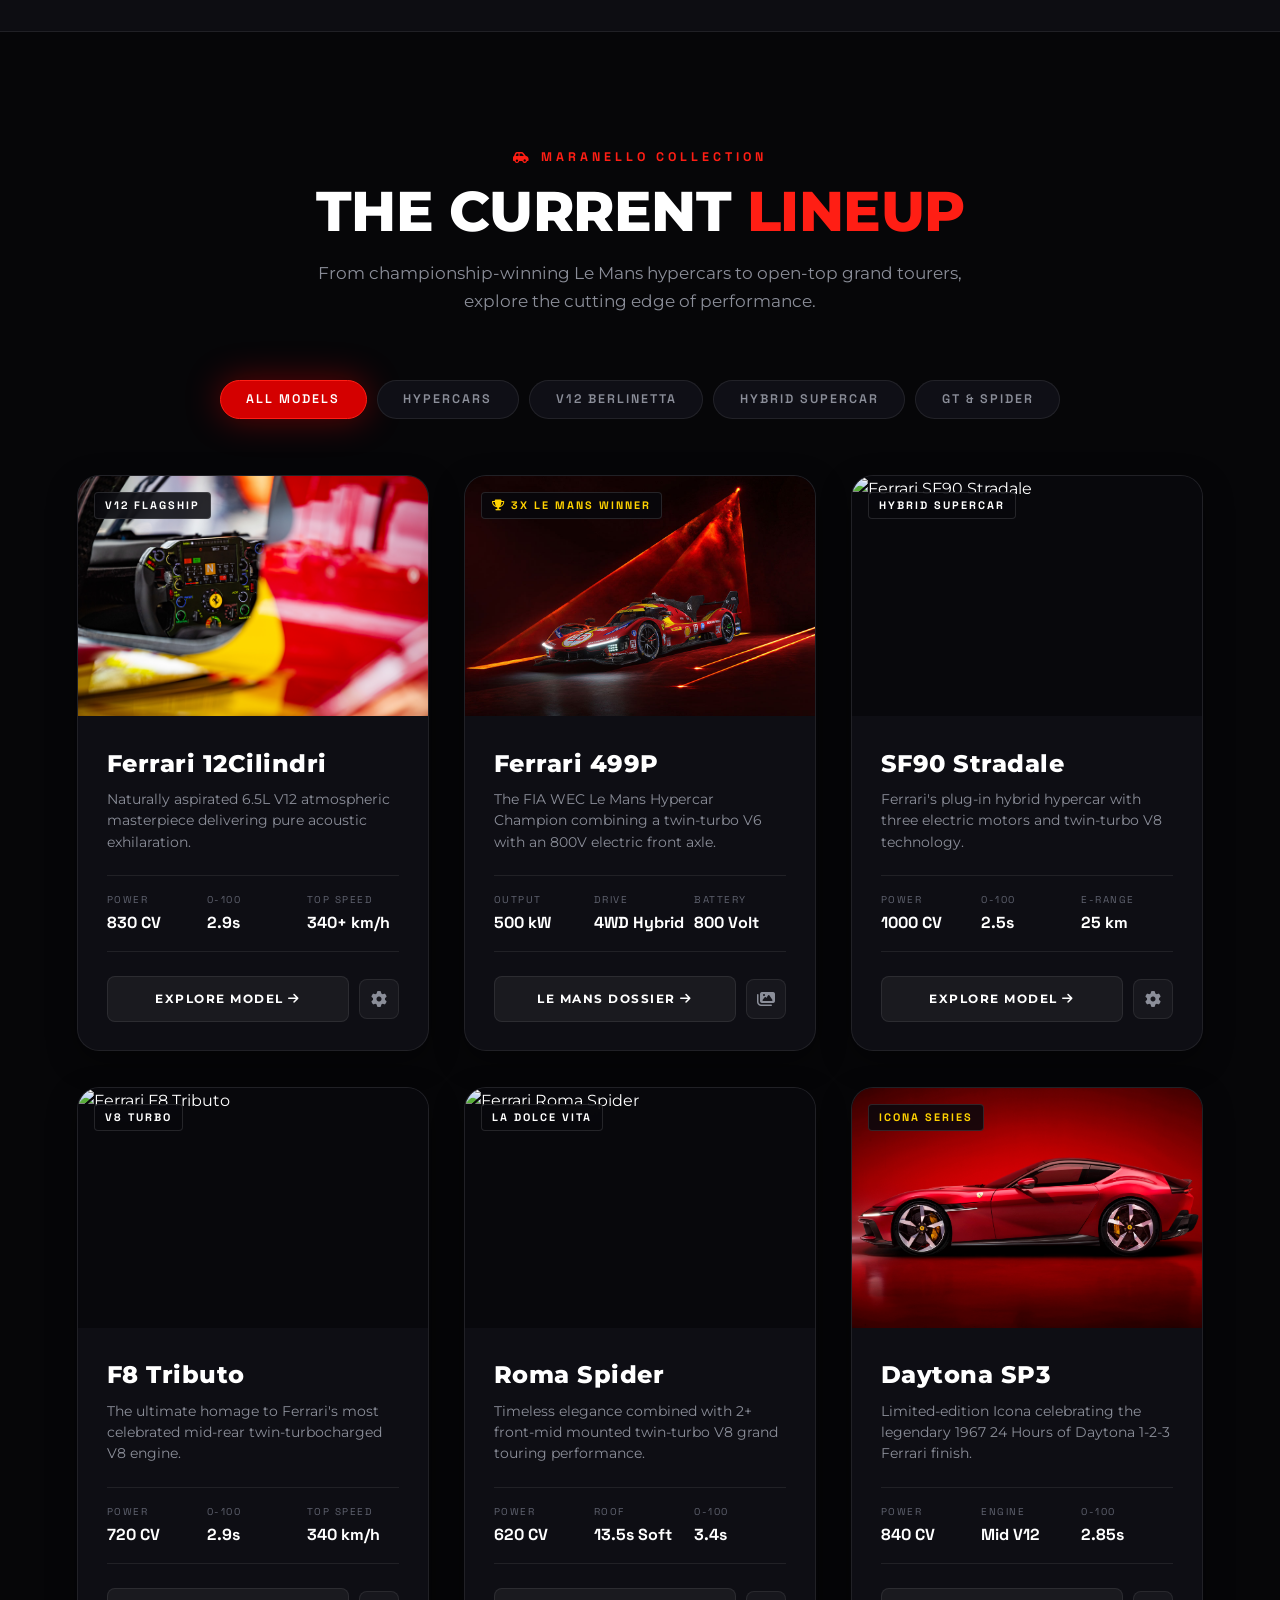
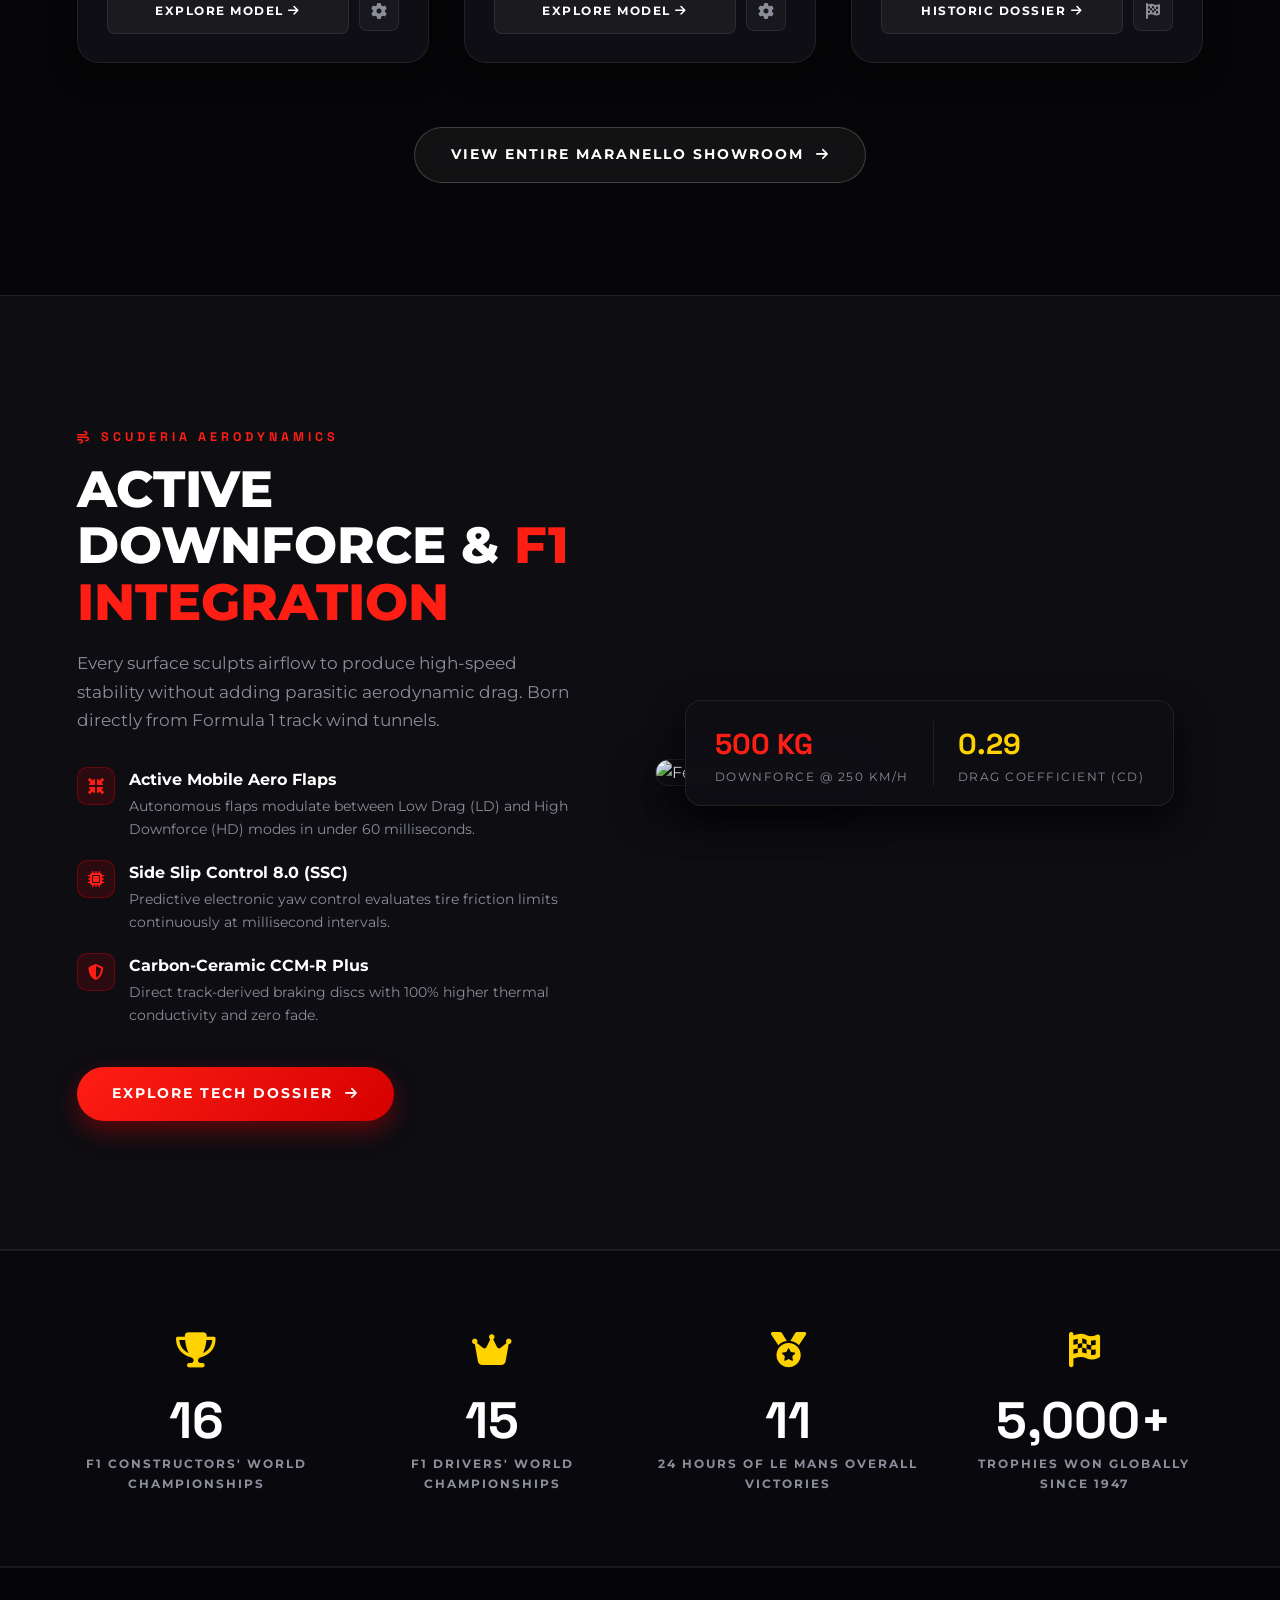
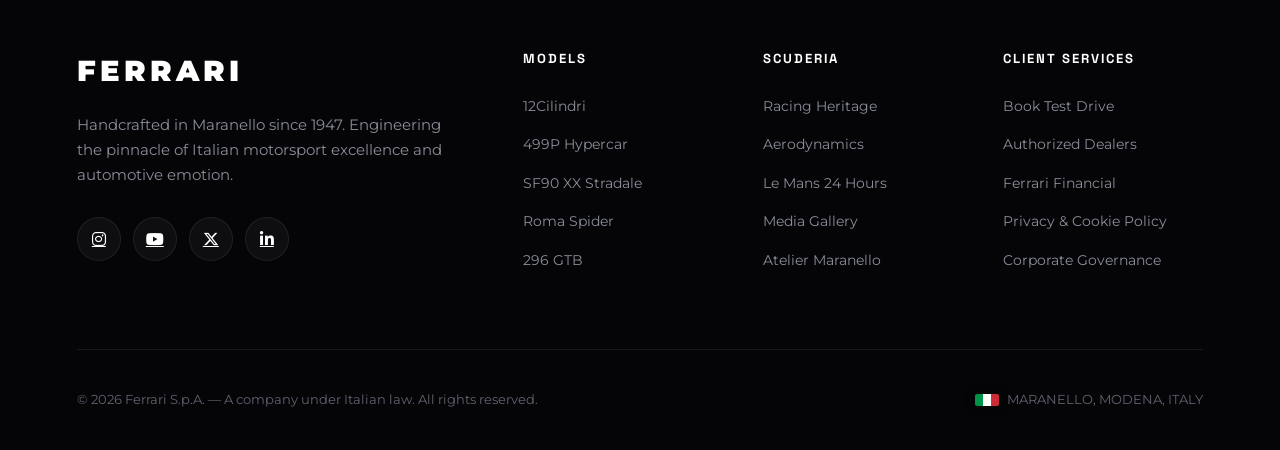
==== commit 275f5715: "feat: upgrade Ferrari website UI, add interactive features and documentation" ====
--- a/index.html
+++ b/index.html
@@ -3,388 +3,724 @@
 <head>
   <meta charset="UTF-8">
   <meta name="viewport" content="width=device-width, initial-scale=1.0">
-  <title>Ferrari 499P | Le Mans Hypercar</title>
-  
-  <!-- Fonts & Icons -->
-  <link href="https://fonts.googleapis.com/css2?family=Inter:wght@300;400;500;600;700;800&display=swap" rel="stylesheet">
-  <link rel="stylesheet" href="https://cdnjs.cloudflare.com/ajax/libs/font-awesome/6.0.0-beta3/css/all.min.css">
-  
-  <!-- Swiper CSS -->
-  <link rel="stylesheet" href="https://cdn.jsdelivr.net/npm/swiper@11/swiper-bundle.min.css" />
-  
-  <!-- Custom CSS -->
+  <title>Ferrari Official | Maranello Supercars & Hypercars</title>
+  <link rel="preconnect" href="https://fonts.googleapis.com">
+  <link rel="preconnect" href="https://fonts.gstatic.com" crossorigin>
+  <link href="https://fonts.googleapis.com/css2?family=Cinzel:wght@600;700;800;900&family=Montserrat:ital,wght@0,300;0,400;0,500;0,600;0,700;0,800;0,900;1,400&family=Space+Grotesk:wght@400;500;600;700&display=swap" rel="stylesheet">
+  <link rel="stylesheet" href="https://cdnjs.cloudflare.com/ajax/libs/font-awesome/6.4.0/css/all.min.css">
   <link rel="stylesheet" href="css/style.css">
 </head>
 <body>
 
-  <!-- Custom Cursor -->
-  <div class="custom-cursor"></div>
+  <!-- Top Announcement Bar -->
+  <div class="top-ticker">
+    <div class="top-ticker-left">
+      <div class="tricolore-pill"><span></span><span></span><span></span></div>
+      <span class="top-ticker-highlight">WORLD PREMIERE: <span>FERRARI 12CILINDRI</span> • MARANELLO 2026</span>
+    </div>
+    <div class="top-ticker-right">
+      <a href="499.html" class="top-ticker-link"><i class="fas fa-trophy"></i> 24h Le Mans Winner 499P</a>
+      <a href="contact.html" class="top-ticker-link"><i class="fas fa-map-marker-alt"></i> Find Dealer</a>
+    </div>
+  </div>
 
   <!-- Header -->
-  <header class="header">
+  <header class="header has-ticker">
     <div class="header-container">
-      <!-- Left side - Ferrari Logo -->
-      <a href="#" class="header-logo">
-        <img src="assets/images/ferrari.png" alt="Ferrari" class="logo-scuderia">
+      <a href="index.html" class="header-logo">
+        <div class="logo-badge-wrap">
+          <img src="https://www.ferrari.com/etc/designs/ferrari/common/assets/images/logo-scuderia.svg" alt="Ferrari Scuderia" class="logo-scuderia">
+        </div>
+        <div class="logo-text-group">
+          <span class="logo-text">FERRARI</span>
+          <span class="logo-tagline">Maranello • Italia</span>
+        </div>
       </a>
 
-      <!-- Center - Main Navigation -->
       <nav class="header-nav">
         <ul class="nav-list">
-          <li class="nav-item"><a href="#racing" class="nav-link">HOME</a></li>
-          <li class="nav-item"><a href="#sports-cars" class="nav-link">ABOUT US</a></li>
-          <li class="nav-item"><a href="#collections" class="nav-link">GALLERY</a></li>
-          <li class="nav-item"><a href="#experiences" class="nav-link">PARTS</a></li>
-          </ul>
+          <li class="nav-item"><a href="index.html" class="nav-link active">HOME</a></li>
+          <li class="nav-item"><a href="models.html" class="nav-link">MODELS <span class="nav-badge">NEW</span></a></li>
+          <li class="nav-item"><a href="499.html" class="nav-link">499P HYPERCAR</a></li>
+          <li class="nav-item"><a href="innovation.html" class="nav-link">INNOVATION</a></li>
+          <li class="nav-item"><a href="heritage.html" class="nav-link">HERITAGE</a></li>
+          <li class="nav-item"><a href="gallery.html" class="nav-link">GALLERY</a></li>
+          <li class="nav-item"><a href="contact.html" class="nav-link">CONTACT</a></li>
+        </ul>
       </nav>
 
-      <!-- Right side - Search & Menu Icons -->
       <div class="header-actions">
-        <button class="icon-btn search-btn" aria-label="Search">
-          <i class="fas fa-search"></i>
+        <!-- Sound toggle for ambient audio -->
+        <button class="sound-toggle-btn" title="Toggle Sound">
+          <span class="sound-wave">
+            <span class="sound-bar"></span>
+            <span class="sound-bar"></span>
+            <span class="sound-bar"></span>
+          </span>
+          <span class="sound-text">SOUND OFF</span>
         </button>
-        <button class="icon-btn menu-btn" aria-label="Menu">
-          <i class="fas fa-bars"></i>
+
+        <a href="#configurator" class="btn-header-cta open-test-drive" data-model="12Cilindri">
+          <i class="fas fa-sliders-h"></i> CONFIGURE
+        </a>
+
+        <button class="icon-btn search-btn" title="Search"><i class="fas fa-search"></i></button>
+        <button class="icon-btn user-btn" title="VIP Portal"><i class="fas fa-user"></i></button>
+        <button class="mobile-menu-toggle" aria-label="Open Navigation"><i class="fas fa-bars"></i></button>
+      </div>
+    </div>
+  </header>
+
+  <!-- Mobile Drawer Navigation -->
+  <div class="drawer-overlay"></div>
+  <div class="mobile-drawer">
+    <div>
+      <div class="drawer-header">
+        <div class="logo-text-group">
+          <span class="logo-text">FERRARI</span>
+          <span class="logo-tagline">Maranello</span>
+        </div>
+        <button class="drawer-close"><i class="fas fa-times"></i></button>
+      </div>
+      <nav class="drawer-nav">
+        <a href="index.html" class="active">HOME <i class="fas fa-chevron-right"></i></a>
+        <a href="models.html">MODELS <i class="fas fa-chevron-right"></i></a>
+        <a href="499.html">499P HYPERCAR <i class="fas fa-chevron-right"></i></a>
+        <a href="innovation.html">INNOVATION <i class="fas fa-chevron-right"></i></a>
+        <a href="heritage.html">HERITAGE <i class="fas fa-chevron-right"></i></a>
+        <a href="gallery.html">GALLERY <i class="fas fa-chevron-right"></i></a>
+        <a href="contact.html">CONTACT <i class="fas fa-chevron-right"></i></a>
+      </nav>
+    </div>
+    <div class="drawer-footer">
+      <a href="#" class="btn-primary open-test-drive" style="width: 100%; justify-content: center; margin-bottom: 1rem;">BOOK TEST DRIVE</a>
+      <div class="top-ticker-highlight" style="font-size: 0.75rem;">SCUDERIA FERRARI S.P.A.</div>
+    </div>
+  </div>
+
+  <!-- Hero Section with Cinema 1080p Video -->
+  <section class="hero">
+    <!-- Channel Switcher -->
+    <div class="hero-video-switcher">
+      <button class="video-pill active" data-video="12cilindri"><i class="fas fa-bolt"></i> 12CILINDRI</button>
+      <button class="video-pill" data-video="499p"><i class="fas fa-flag-checkered"></i> 499P LE MANS</button>
+      <button class="video-pill" data-video="ss2026"><i class="fas fa-film"></i> SS2026</button>
+    </div>
+
+    <div class="hero-background">
+      <video autoplay muted loop playsinline class="hero-video">
+        <source src="./assets/videos/Welcome_the_Ferrari_12Cilindri_1080P.mp4" type="video/mp4">
+      </video>
+      <div class="hero-overlay"></div>
+    </div>
+
+    <div class="hero-content">
+      <div class="hero-category-wrap">
+        <span class="hero-category">
+          <span class="hero-category-dot"></span>
+          MARANELLO FLAGSHIP PREMIERE
+        </span>
+      </div>
+
+      <h1 class="hero-title">
+        FERRARI <span>12CILINDRI</span>
+      </h1>
+
+      <p class="hero-tagline">
+        6.5L NATURALLY ASPIRATED V12 • 830 CV • 9,500 RPM REDLINE
+      </p>
+
+      <p class="hero-description">
+        The purest celebration of Ferrari's founding soul. Handcrafted in Maranello, combining uncompromising aerodynamic mastery with an uncompromised naturally aspirated atmospheric soundtrack.
+      </p>
+
+      <div class="hero-buttons">
+        <a href="models.html" class="btn-primary">
+          EXPLORE LINEUP <i class="fas fa-arrow-right"></i>
+        </a>
+        <a href="#" class="btn-outline open-test-drive" data-model="Ferrari 12Cilindri">
+          <i class="fas fa-calendar-check"></i> VIP TEST DRIVE
+        </a>
+        <button id="heroRevBtn" class="btn-rev-action">
+          <i class="fas fa-volume-up"></i> HEAR V12 ROAR
         </button>
       </div>
     </div>
-  </header>
-
-  <!-- Hero Section with Partners and VIDEO BACKGROUND -->
-  <section class="hero">
-    <div class="hero-background">
-      <!-- VIDEO BACKGROUND - This is the updated part -->
-      <video autoplay muted loop playsinline class="hero-video">
-        <!-- Using Ferrari official video from their website -->
-        <source src="assets/videos/Ferrari_Reveals_the_New_Livery_of_the_Ferrari_499P_I_FIA_WEC_1080P.mp4" type="video/mp4">
-        <!-- Fallback image if video doesn't load -->
-        <img src="assets/images/662674823b051f0022eecd44-ferrari-499p-hypercar-2024-apr-powertrain-desk.avif" alt="Ferrari 499P" class="hero-image-fallback">
-      </video>
-      
-      <!-- Dark Overlay -->
-      <div class="hero-overlay"></div>
-    </div>
-    
-    <!-- Hero Content (This part remains exactly the same) -->
-    <div class="hero-content">
-      <!-- HYPERCAR tag -->
-      <div class="hero-category">HYPERCAR</div>
-      
-      <!-- Title -->
-      <h1 class="hero-title">FERRARI 499P</h1>
-      
-      <!-- Description -->
-      <p class="hero-description">
-        The Hypercar that won the 24 Hours of Le Mans three years in a row and was the star of the FIA WEC 2025 World Championship titles.
-      </p>
-      
-      <!-- Scroll Indicator -->
+
     <div class="scroll-indicator">
+      <span>TELEMETRY</span>
       <div class="scroll-line"></div>
     </div>
   </section>
 
-  <!-- Stats Strip -->
-  <div class="stats-strip">
-    <div class="stat-item">
-      <div class="stat-number">3x</div>
-      <div class="stat-label">LE MANS WINS</div>
-    </div>
-    <div class="stat-item">
-      <div class="stat-number">7</div>
-      <div class="stat-label">OVERALL VICTORIES</div>
-    </div>
-    <div class="stat-item">
-      <div class="stat-number">500 kW</div>
-      <div class="stat-label">POWER</div>
-    </div>
-    <div class="stat-item">
-      <div class="stat-number">800V</div>
-      <div class="stat-label">BATTERY</div>
-    </div>
-    <div class="stat-item">
-      <div class="stat-number">4WD</div>
-      <div class="stat-label">TRACTION</div>
+  <!-- Racing Telemetry HUD Strip -->
+  <div class="telemetry-strip">
+    <div class="telemetry-container">
+      <div class="telemetry-cell">
+        <div class="telemetry-header">
+          <span class="telemetry-label">0-100 KM/H ACCELERATION</span>
+          <i class="fas fa-stopwatch telemetry-icon"></i>
+        </div>
+        <div class="telemetry-value">2.9 <span class="telemetry-unit">SEC</span></div>
+        <div class="telemetry-subtext">0-200 km/h in 7.9s • Launch Control</div>
+      </div>
+
+      <div class="telemetry-cell">
+        <div class="telemetry-header">
+          <span class="telemetry-label">MAX ENGINE POWER</span>
+          <i class="fas fa-tachometer-alt telemetry-icon"></i>
+        </div>
+        <div class="telemetry-value">830 <span class="telemetry-unit">CV</span></div>
+        <div class="telemetry-subtext">At 9,250 RPM • Naturally Aspirated V12</div>
+      </div>
+
+      <div class="telemetry-cell">
+        <div class="telemetry-header">
+          <span class="telemetry-label">MAX SPEED</span>
+          <i class="fas fa-wind telemetry-icon"></i>
+        </div>
+        <div class="telemetry-value">&gt;340 <span class="telemetry-unit">KM/H</span></div>
+        <div class="telemetry-subtext">Active Aerodynamic Rear Flaps</div>
+      </div>
+
+      <div class="telemetry-cell">
+        <div class="telemetry-header">
+          <span class="telemetry-label">DISPLACEMENT</span>
+          <i class="fas fa-cogs telemetry-icon"></i>
+        </div>
+        <div class="telemetry-value">6,496 <span class="telemetry-unit">CC</span></div>
+        <div class="telemetry-subtext">F140HD 65° V12 Mid-Front Architecture</div>
+      </div>
     </div>
   </div>
 
-  <!-- Overview Section -->
-  <section id="overview" class="section">
-    <div class="section-header">
-      <span class="section-subtitle">A car already part of motorsport history</span>
-      <h2 class="section-title">The Hypercar that has dominated the global endurance scene</h2>
-    </div>
-    
-    <div class="overview-grid">
-      <div class="overview-content">
-        <p class="lead-text">The 499P has already written its name into Ferrari's racing heritage, bringing the Prancing Horse back to the top tier of endurance racing since 2023 with seven overall victories and three consecutive wins at the 24 Hours of Le Mans.</p>
-        <p>At the heart of the project remains the hybrid powertrain: a centrally mounted twin‑turbo V6 engine paired with an electric motor on the front axle, working together to ensure consistent performance and energy efficiency throughout each race.</p>
-        <div class="feature-list">
-          <div class="feature-item">
-            <i class="fas fa-check-circle"></i>
-            <span>V6 ICE ENGINE</span>
-          </div>
-          <div class="feature-item">
-            <i class="fas fa-check-circle"></i>
-            <span>500 kW POWER</span>
-          </div>
-          <div class="feature-item">
-            <i class="fas fa-check-circle"></i>
-            <span>800 V BATTERY</span>
-          </div>
-          <div class="feature-item">
-            <i class="fas fa-check-circle"></i>
-            <span>4WD TRACTION</span>
-          </div>
-        </div>
-      </div>
-      <div class="overview-image">
-        <img src="assets/images/67af08a0ef0bda001197c27c-499p-2025-launch-land.jpg" alt="Ferrari 499P">
+  <!-- Interactive V12 Acoustic Test Bench & Tachometer -->
+  <section class="section">
+    <div class="section-header centered">
+      <span class="section-eyebrow"><i class="fas fa-wave-square"></i> ACOUSTIC TEST BENCH</span>
+      <h2 class="section-title">THE SOUND OF <span>PURE POWER</span></h2>
+      <p class="section-desc">Experience the symphony of Maranello's atmospheric 6.5-liter V12 engine revving up to its 9,500 RPM crescendo in real time.</p>
+    </div>
+
+    <div class="acoustic-bench">
+      <div class="acoustic-grid">
+        <div class="tachometer-cluster">
+          <!-- F1 Shift LED Bar -->
+          <div class="shift-light-bar">
+            <span class="shift-led green"></span>
+            <span class="shift-led green"></span>
+            <span class="shift-led green"></span>
+            <span class="shift-led yellow"></span>
+            <span class="shift-led yellow"></span>
+            <span class="shift-led yellow"></span>
+            <span class="shift-led red"></span>
+            <span class="shift-led red"></span>
+            <span class="shift-led blue"></span>
+            <span class="shift-led blue"></span>
+          </div>
+
+          <!-- Digital Gauge -->
+          <div class="gauge-wrapper">
+            <div class="gauge-glow" id="gaugeGlow"></div>
+            <div class="gauge-readout">
+              <div class="gauge-rpm" id="gaugeRpm">1,000</div>
+              <div class="gauge-label">RPM × 1000</div>
+              <div class="gauge-gear">GEAR: 1</div>
+            </div>
+          </div>
+        </div>
+
+        <div class="acoustic-info">
+          <h3>FEEL THE <span>REDLINE</span></h3>
+          <p>
+            Tuned titanium connecting rods, diamond-like carbon (DLC) coated finger followers, and equal-length 6-into-1 racing manifolds generate an unadulterated acoustic roar. Hold down the accelerator to rev the engine!
+          </p>
+
+          <div class="rev-controls">
+            <button id="revHoldBtn" class="rev-hold-button">
+              <i class="fas fa-gas-pump"></i> PRESS &amp; HOLD TO REV
+            </button>
+            <div class="rev-hint">
+              <i class="fas fa-info-circle"></i> Built with browser Web Audio synthesizer. Release button to hear exhaust overrun.
+            </div>
+          </div>
+        </div>
       </div>
     </div>
   </section>
 
-  <!-- Powertrain Section -->
-  <section id="powertrain" class="section dark-section">
+  <!-- Bespoke Atelier Color Studio -->
+  <section class="section dark-section" id="configurator">
     <div class="section-header centered">
-      <span class="section-subtitle">Hybrid Power Revamped</span>
-      <h2 class="section-title">V6 ICE ENGINE • 500 kW • 800V • 4WD</h2>
-    </div>
-    
-    <div class="powertrain-grid">
-      <div class="powertrain-card">
-        <div class="card-icon"><i class="fas fa-engine"></i></div>
-        <h3>V6 ICE ENGINE</h3>
-        <p>The internal combustion engine delivers a regulation-limited maximum output of 500 kW (680 hp). Derived from Ferrari's road‑going V6 family, it features tailored components and substantial weight optimization.</p>
-      </div>
-      
-      <div class="powertrain-card">
-        <div class="card-icon"><i class="fas fa-bolt"></i></div>
-        <h3>ERS SYSTEM</h3>
-        <p>The Energy Recovery System delivers up to 200 kW (272 hp). Energy recovered under braking is stored in an 800V battery developed using Formula 1 expertise.</p>
-      </div>
-      
-      <div class="powertrain-card">
-        <div class="card-icon"><i class="fas fa-cogs"></i></div>
-        <h3>7-SPEED GEARBOX</h3>
-        <p>Power delivery is handled by a seven‑speed sequential gearbox engineered to withstand the extreme demands of endurance competition.</p>
-      </div>
-      
-      <div class="powertrain-card">
-        <div class="card-icon"><i class="fas fa-car"></i></div>
-        <h3>LOAD-BEARING ENGINE</h3>
-        <p>Unlike the 296 GT3, the V6 in the 499P is fully load‑bearing, contributing structurally to the car's rigidity. The internal combustion unit comprises approximately 500 components.</p>
+      <span class="section-eyebrow"><i class="fas fa-palette"></i> FERRARI ATELIER</span>
+      <h2 class="section-title">TAILOR-MADE <span>LIVERY STUDIO</span></h2>
+      <p class="section-desc">Select an iconic Maranello finish to configure your bespoke Ferrari aesthetic with high-gloss automotive pigments.</p>
+    </div>
+
+    <div class="bespoke-studio">
+      <div class="studio-grid">
+        <div class="studio-stage">
+          <div class="stage-floor-light"></div>
+          <img src="assets/images/im3.jpg" alt="Ferrari Atelier Studio" class="car-stage-image" id="atelierCarImg">
+        </div>
+
+        <div class="studio-details">
+          <span class="section-eyebrow">CUSTOM COLORWAY</span>
+          <h3 id="paintName">Rosso Corsa</h3>
+          <div class="paint-name">
+            <i class="fas fa-certificate"></i> <span id="paintCode">FER 322</span>
+          </div>
+
+          <div class="color-swatch-list">
+            <button class="swatch-btn swatch-rosso active" data-color="rosso" title="Rosso Corsa"></button>
+            <button class="swatch-btn swatch-giallo" data-color="giallo" title="Giallo Modena"></button>
+            <button class="swatch-btn swatch-nero" data-color="nero" title="Nero Daytona"></button>
+            <button class="swatch-btn swatch-bianco" data-color="bianco" title="Bianco Avus"></button>
+            <button class="swatch-btn swatch-blu" data-color="blu" title="Blu Tour de France"></button>
+          </div>
+
+          <div class="paint-specs">
+            <div class="paint-spec-item">
+              <span>FINISH TYPE</span>
+              <span id="paintType">Three-layer Racing Gloss</span>
+            </div>
+            <div class="paint-spec-item">
+              <span>CLEAR COAT</span>
+              <span>Ceramic Nanotech Seal</span>
+            </div>
+            <div class="paint-spec-item">
+              <span>ORIGIN</span>
+              <span>Maranello Paint Lab</span>
+            </div>
+            <div class="paint-spec-item">
+              <span>TRIM ACCENTS</span>
+              <span>Gloss Carbon Fiber</span>
+            </div>
+          </div>
+
+          <div style="display: flex; gap: 1rem; flex-wrap: wrap;">
+            <a href="#" class="btn-primary open-test-drive" data-model="Tailor-Made Spec">
+              ORDER SPECIFICATION <i class="fas fa-check"></i>
+            </a>
+            <a href="models.html" class="btn-outline">
+              ALL OPTIONS
+            </a>
+          </div>
+        </div>
       </div>
     </div>
   </section>
 
-  <!-- Aerodynamics Section -->
-  <section id="aerodynamics" class="section">
-    <div class="section-header">
-      <span class="section-subtitle">Shaped by the Wind</span>
-      <h2 class="section-title">Balanced Performance</h2>
-    </div>
-    
-    <div class="aero-grid">
-      <div class="aero-content">
-        <p class="lead-text">Recent updates include targeted interventions to control rear brake temperatures and refine aerodynamic stability. Two additional nose elements help optimize airflow distribution with minimal impact on outright lap time.</p>
-        
-        <div class="aero-features">
-          <div class="aero-feature">
-            <h3><i class="fas fa-wing"></i> Adjustable Rear Wing</h3>
-            <p>A regulation‑compliant adjustable aerodynamic device is integrated into the rear wing, allowing engineers to fine‑tune load distribution between the front and rear axles.</p>
-          </div>
-          
-          <div class="aero-feature">
-            <h3><i class="fas fa-wind"></i> Heat Management</h3>
-            <p>Large vents behind the front wheels discharge hot air generated by the braking system. Development included simulations, wind tunnel work, simulator sessions and track testing over more than 22 months.</p>
-          </div>
-          
-          <div class="aero-feature">
-            <h3><i class="fas fa-battery-full"></i> ERS Integration</h3>
-            <p>The electric unit in the 499P operates either independently or in tandem with the front brake discs to decelerate the car during braking. During acceleration, it enables the activation of the 4WD system.</p>
-          </div>
-        </div>
-      </div>
-      <div class="aero-image">
-        <img src="assets/images/20221031013826_Ferrari_499p_front.jpg" alt="Ferrari 499P Aerodynamics">
-      </div>
+  <!-- Featured Models Collection (Filterable) -->
+  <section class="section">
+    <div class="section-header centered">
+      <span class="section-eyebrow"><i class="fas fa-car-side"></i> MARANELLO COLLECTION</span>
+      <h2 class="section-title">THE CURRENT <span>LINEUP</span></h2>
+      <p class="section-desc">From championship-winning Le Mans hypercars to open-top grand tourers, explore the cutting edge of performance.</p>
+    </div>
+
+    <!-- Filter Pills -->
+    <div class="model-filter-tabs">
+      <button class="filter-pill active" data-filter="all">ALL MODELS</button>
+      <button class="filter-pill" data-filter="hypercar">HYPERCARS</button>
+      <button class="filter-pill" data-filter="v12">V12 BERLINETTA</button>
+      <button class="filter-pill" data-filter="hybrid">HYBRID SUPERCAR</button>
+      <button class="filter-pill" data-filter="gt">GT &amp; SPIDER</button>
+    </div>
+
+    <div class="featured-grid">
+      <!-- 12Cilindri -->
+      <div class="featured-card" data-category="v12">
+        <div class="card-image-wrap">
+          <img src="assets/images/im3.jpg" alt="Ferrari 12Cilindri">
+          <span class="card-category-badge">V12 FLAGSHIP</span>
+        </div>
+        <div class="card-content">
+          <h3>Ferrari 12Cilindri</h3>
+          <p>Naturally aspirated 6.5L V12 atmospheric masterpiece delivering pure acoustic exhilaration.</p>
+          <div class="card-specs-row">
+            <div class="spec-mini-item">
+              <span class="spec-label">POWER</span>
+              <span class="spec-val">830 CV</span>
+            </div>
+            <div class="spec-mini-item">
+              <span class="spec-label">0-100</span>
+              <span class="spec-val">2.9s</span>
+            </div>
+            <div class="spec-mini-item">
+              <span class="spec-label">TOP SPEED</span>
+              <span class="spec-val">340+ km/h</span>
+            </div>
+          </div>
+          <div class="card-actions">
+            <a href="models.html" class="btn-card-primary">EXPLORE MODEL <i class="fas fa-arrow-right"></i></a>
+            <a href="#" class="btn-card-icon open-test-drive" data-model="Ferrari 12Cilindri" title="Configure"><i class="fas fa-cog"></i></a>
+          </div>
+        </div>
+      </div>
+
+      <!-- Ferrari 499P -->
+      <div class="featured-card" data-category="hypercar">
+        <div class="card-image-wrap">
+          <img src="assets/images/67af08a0ef0bda001197c27c-499p-2025-launch-land.jpg" alt="Ferrari 499P Hypercar">
+          <span class="card-category-badge" style="color: var(--ferrari-yellow);"><i class="fas fa-trophy"></i> 3x LE MANS WINNER</span>
+        </div>
+        <div class="card-content">
+          <h3>Ferrari 499P</h3>
+          <p>The FIA WEC Le Mans Hypercar Champion combining a twin-turbo V6 with an 800V electric front axle.</p>
+          <div class="card-specs-row">
+            <div class="spec-mini-item">
+              <span class="spec-label">OUTPUT</span>
+              <span class="spec-val">500 kW</span>
+            </div>
+            <div class="spec-mini-item">
+              <span class="spec-label">DRIVE</span>
+              <span class="spec-val">4WD Hybrid</span>
+            </div>
+            <div class="spec-mini-item">
+              <span class="spec-label">BATTERY</span>
+              <span class="spec-val">800 Volt</span>
+            </div>
+          </div>
+          <div class="card-actions">
+            <a href="499.html" class="btn-card-primary">LE MANS DOSSIER <i class="fas fa-arrow-right"></i></a>
+            <a href="gallery.html" class="btn-card-icon" title="View Gallery"><i class="fas fa-images"></i></a>
+          </div>
+        </div>
+      </div>
+
+      <!-- SF90 Stradale -->
+      <div class="featured-card" data-category="hybrid">
+        <div class="card-image-wrap">
+          <img src="https://images.unsplash.com/photo-1592198084033-ade5c5bae51c?w=800" alt="Ferrari SF90 Stradale">
+          <span class="card-category-badge">HYBRID SUPERCAR</span>
+        </div>
+        <div class="card-content">
+          <h3>SF90 Stradale</h3>
+          <p>Ferrari's plug-in hybrid hypercar with three electric motors and twin-turbo V8 technology.</p>
+          <div class="card-specs-row">
+            <div class="spec-mini-item">
+              <span class="spec-label">POWER</span>
+              <span class="spec-val">1000 CV</span>
+            </div>
+            <div class="spec-mini-item">
+              <span class="spec-label">0-100</span>
+              <span class="spec-val">2.5s</span>
+            </div>
+            <div class="spec-mini-item">
+              <span class="spec-label">E-RANGE</span>
+              <span class="spec-val">25 km</span>
+            </div>
+          </div>
+          <div class="card-actions">
+            <a href="models.html" class="btn-card-primary">EXPLORE MODEL <i class="fas fa-arrow-right"></i></a>
+            <a href="#" class="btn-card-icon open-test-drive" data-model="Ferrari SF90 Stradale" title="Configure"><i class="fas fa-cog"></i></a>
+          </div>
+        </div>
+      </div>
+
+      <!-- F8 Tributo -->
+      <div class="featured-card" data-category="gt">
+        <div class="card-image-wrap">
+          <img src="https://images.unsplash.com/photo-1580274455191-1c62238fa333?w=800" alt="Ferrari F8 Tributo">
+          <span class="card-category-badge">V8 TURBO</span>
+        </div>
+        <div class="card-content">
+          <h3>F8 Tributo</h3>
+          <p>The ultimate homage to Ferrari's most celebrated mid-rear twin-turbocharged V8 engine.</p>
+          <div class="card-specs-row">
+            <div class="spec-mini-item">
+              <span class="spec-label">POWER</span>
+              <span class="spec-val">720 CV</span>
+            </div>
+            <div class="spec-mini-item">
+              <span class="spec-label">0-100</span>
+              <span class="spec-val">2.9s</span>
+            </div>
+            <div class="spec-mini-item">
+              <span class="spec-label">TOP SPEED</span>
+              <span class="spec-val">340 km/h</span>
+            </div>
+          </div>
+          <div class="card-actions">
+            <a href="models.html" class="btn-card-primary">EXPLORE MODEL <i class="fas fa-arrow-right"></i></a>
+            <a href="#" class="btn-card-icon open-test-drive" data-model="Ferrari F8 Tributo" title="Configure"><i class="fas fa-cog"></i></a>
+          </div>
+        </div>
+      </div>
+
+      <!-- Ferrari Roma Spider -->
+      <div class="featured-card" data-category="gt">
+        <div class="card-image-wrap">
+          <img src="https://images.unsplash.com/photo-1614200187524-dc4b892acf16?w=800" alt="Ferrari Roma Spider">
+          <span class="card-category-badge">LA DOLCE VITA</span>
+        </div>
+        <div class="card-content">
+          <h3>Roma Spider</h3>
+          <p>Timeless elegance combined with 2+ front-mid mounted twin-turbo V8 grand touring performance.</p>
+          <div class="card-specs-row">
+            <div class="spec-mini-item">
+              <span class="spec-label">POWER</span>
+              <span class="spec-val">620 CV</span>
+            </div>
+            <div class="spec-mini-item">
+              <span class="spec-label">ROOF</span>
+              <span class="spec-val">13.5s Soft</span>
+            </div>
+            <div class="spec-mini-item">
+              <span class="spec-label">0-100</span>
+              <span class="spec-val">3.4s</span>
+            </div>
+          </div>
+          <div class="card-actions">
+            <a href="models.html" class="btn-card-primary">EXPLORE MODEL <i class="fas fa-arrow-right"></i></a>
+            <a href="#" class="btn-card-icon open-test-drive" data-model="Ferrari Roma Spider" title="Configure"><i class="fas fa-cog"></i></a>
+          </div>
+        </div>
+      </div>
+
+      <!-- Daytona SP3 -->
+      <div class="featured-card" data-category="hypercar">
+        <div class="card-image-wrap">
+          <img src="assets/images/im1.jpg" alt="Ferrari Daytona SP3">
+          <span class="card-category-badge" style="color: var(--ferrari-yellow);">ICONA SERIES</span>
+        </div>
+        <div class="card-content">
+          <h3>Daytona SP3</h3>
+          <p>Limited-edition Icona celebrating the legendary 1967 24 Hours of Daytona 1-2-3 Ferrari finish.</p>
+          <div class="card-specs-row">
+            <div class="spec-mini-item">
+              <span class="spec-label">POWER</span>
+              <span class="spec-val">840 CV</span>
+            </div>
+            <div class="spec-mini-item">
+              <span class="spec-label">ENGINE</span>
+              <span class="spec-val">Mid V12</span>
+            </div>
+            <div class="spec-mini-item">
+              <span class="spec-label">0-100</span>
+              <span class="spec-val">2.85s</span>
+            </div>
+          </div>
+          <div class="card-actions">
+            <a href="499.html" class="btn-card-primary">HISTORIC DOSSIER <i class="fas fa-arrow-right"></i></a>
+            <a href="heritage.html" class="btn-card-icon" title="Heritage"><i class="fas fa-flag-checkered"></i></a>
+          </div>
+        </div>
+      </div>
+    </div>
+
+    <div style="text-align: center; margin-top: 4rem;">
+      <a href="models.html" class="btn-outline">
+        VIEW ENTIRE MARANELLO SHOWROOM <i class="fas fa-arrow-right"></i>
+      </a>
     </div>
   </section>
 
-  <!-- Steering Wheel Section -->
-  <section class="steering-section dark-section">
-    <div class="steering-container">
-      <div class="steering-content">
-        <span class="section-subtitle">RADIO CHECK!</span>
-        <h2 class="section-title">The 499P Steering Wheel</h2>
-        <p>The left side of the 499P's steering wheel features tactile controls that drivers frequently use in the course of a race weekend.</p>
-        
-        <div class="controls-grid">
-          <div class="control-item">
-            <span class="control-code">RA</span>
-            <span class="control-desc">Radio Communication</span>
-          </div>
-          <div class="control-item">
-            <span class="control-code">FCY</span>
-            <span class="control-desc">Full Course Yellow</span>
-          </div>
-          <div class="control-item">
-            <span class="control-code">SCR</span>
-            <span class="control-desc">Scroll Screens</span>
-          </div>
-          <div class="control-item">
-            <span class="control-code">FLA</span>
-            <span class="control-desc">Flash High Beam</span>
-          </div>
-          <div class="control-item">
-            <span class="control-code">PIT</span>
-            <span class="control-desc">Pit Speed Limiter</span>
-          </div>
-          <div class="control-item">
-            <span class="control-code">DRI</span>
-            <span class="control-desc">Drink System</span>
-          </div>
-        </div>
-      </div>
-      <div class="steering-image">
-        <img src="https://www.ferrari.com//cm/sites/CNAAS5F42535389/images/img_ferrari_499p_steering_wheel_01_1920x1080.webp" alt="Ferrari 499P Steering Wheel">
+  <!-- Aerodynamics & Innovation Section -->
+  <section class="innovation-preview dark-section">
+    <div class="innovation-preview-container">
+      <div class="innovation-preview-content">
+        <span class="section-eyebrow"><i class="fas fa-wind"></i> SCUDERIA AERODYNAMICS</span>
+        <h2>ACTIVE DOWNFORCE &amp; <span>F1 INTEGRATION</span></h2>
+        <p>Every surface sculpts airflow to produce high-speed stability without adding parasitic aerodynamic drag. Born directly from Formula 1 track wind tunnels.</p>
+
+        <div class="aero-features-list">
+          <div class="aero-feature-item">
+            <div class="aero-feature-icon"><i class="fas fa-compress-arrows-alt"></i></div>
+            <div class="aero-feature-text">
+              <h4>Active Mobile Aero Flaps</h4>
+              <p>Autonomous flaps modulate between Low Drag (LD) and High Downforce (HD) modes in under 60 milliseconds.</p>
+            </div>
+          </div>
+
+          <div class="aero-feature-item">
+            <div class="aero-feature-icon"><i class="fas fa-microchip"></i></div>
+            <div class="aero-feature-text">
+              <h4>Side Slip Control 8.0 (SSC)</h4>
+              <p>Predictive electronic yaw control evaluates tire friction limits continuously at millisecond intervals.</p>
+            </div>
+          </div>
+
+          <div class="aero-feature-item">
+            <div class="aero-feature-icon"><i class="fas fa-shield-alt"></i></div>
+            <div class="aero-feature-text">
+              <h4>Carbon-Ceramic CCM-R Plus</h4>
+              <p>Direct track-derived braking discs with 100% higher thermal conductivity and zero fade.</p>
+            </div>
+          </div>
+        </div>
+
+        <a href="innovation.html" class="btn-primary">
+          EXPLORE TECH DOSSIER <i class="fas fa-arrow-right"></i>
+        </a>
+      </div>
+
+      <div class="innovation-preview-image">
+        <img src="https://images.unsplash.com/photo-1554744512-d6c603f27c54?w=800" alt="Ferrari Engine and Aero">
+        <div class="aero-hud-badge">
+          <div>
+            <div class="aero-hud-val">500 KG</div>
+            <div class="aero-hud-label">DOWNFORCE @ 250 KM/H</div>
+          </div>
+          <div style="border-left: 1px solid var(--ferrari-border); padding-left: 1.5rem;">
+            <div class="aero-hud-val" style="color: var(--ferrari-yellow);">0.29</div>
+            <div class="aero-hud-label">DRAG COEFFICIENT (Cd)</div>
+          </div>
+        </div>
       </div>
     </div>
   </section>
 
-  <!-- Livery Gallery -->
-  <section id="gallery" class="section">
-    <div class="section-header centered">
-      <span class="section-subtitle">2026 LIVERY</span>
-      <h2 class="section-title">The Evolution of Excellence</h2>
-    </div>
-    
-    <div class="livery-showcase">
-      <div class="livery-main">
-        <img src="https://www.ferrari.com//cm/sites/CNAAS5F42535389/images/img_ferrari_499p_2026_livery_front_01_1920x1080.webp" alt="Ferrari 499P 2026 Livery" id="mainLivery">
-      </div>
-      <div class="livery-thumbnails">
-        <img src="https://www.ferrari.com//cm/sites/CNAAS5F42535389/images/img_ferrari_499p_2026_livery_front_01_1920x1080.webp" alt="2026" class="thumbnail active" onclick="changeLivery(this.src)">
-        <img src="https://www.ferrari.com//cm/sites/CNAAS5F42535389/images/img_ferrari_499p_livery_2025_front_01_1920x1080.webp" alt="2025" class="thumbnail" onclick="changeLivery(this.src)">
-        <img src="https://www.ferrari.com//cm/sites/CNAAS5F42535389/images/img_ferrari_499p_livery_2024_front_01_1920x1080.webp" alt="2024" class="thumbnail" onclick="changeLivery(this.src)">
-        <img src="https://www.ferrari.com//cm/sites/CNAAS5F42535389/images/img_ferrari_499p_livery_2023_front_01_1920x1080.webp" alt="2023" class="thumbnail" onclick="changeLivery(this.src)">
-      </div>
-    </div>
-  </section>
-
-  <!-- Video Gallery -->
-  <section class="video-section dark-section">
-    <div class="section-header centered">
-      <span class="section-subtitle">Videos</span>
-      <h2 class="section-title">The 499P in Motion</h2>
-    </div>
-    
-    <div class="swiper-container video-swiper">
-      <div class="swiper-wrapper">
-        <div class="swiper-slide">
-          <div class="video-card">
-            <img src="https://www.ferrari.com//cm/sites/CNAAS5F42535389/images/img_ferrari_499p_2026_livery_hero_01_1920x1080.webp" alt="Video Thumbnail">
-            <div class="play-button"><i class="fas fa-play"></i></div>
-          </div>
-        </div>
-        <div class="swiper-slide">
-          <div class="video-card">
-            <img src="https://www.ferrari.com//cm/sites/CNAAS5F42535389/images/img_ferrari_499p_livery_2025_dynamic_01_1920x1080.webp" alt="Video Thumbnail">
-            <div class="play-button"><i class="fas fa-play"></i></div>
-          </div>
-        </div>
-        <div class="swiper-slide">
-          <div class="video-card">
-            <img src="https://www.ferrari.com//cm/sites/CNAAS5F42535389/images/img_ferrari_499p_livery_2024_profile_01_1920x1080.webp" alt="Video Thumbnail">
-            <div class="play-button"><i class="fas fa-play"></i></div>
-          </div>
-        </div>
-      </div>
-      <div class="swiper-pagination"></div>
-    </div>
-  </section>
-
-  <!-- Contact Section -->
-  <section id="contact" class="contact-section">
-    <div class="contact-container">
-      <div class="contact-info">
-        <h2>Born from <span>Endurance Expertise</span></h2>
-        <p>The Ferrari 499P is a manifesto to our commitment to endurance racing. The four-wheel drive prototype complies with the technical regulations and requirements of the hybrid-engined Le Mans Hypercar class.</p>
-        <p><strong>499P Modificata:</strong> A strictly limited edition car, intended for non-competitive track use, derived from the 499P that won the 24 Hours of Le Mans.</p>
-      </div>
-      
-      <form class="contact-form" id="contactForm">
-        <h3>Request Information</h3>
-        <div class="form-group">
-          <input type="text" id="name" placeholder=" " required>
-          <label for="name">Full Name</label>
-        </div>
-        <div class="form-group">
-          <input type="email" id="email" placeholder=" " required>
-          <label for="email">Email Address</label>
-        </div>
-        <div class="form-group">
-          <input type="text" id="country" placeholder=" ">
-          <label for="country">Country</label>
-        </div>
-        <div class="form-group">
-          <textarea id="message" rows="4" placeholder=" "></textarea>
-          <label for="message">Message</label>
-        </div>
-        <button type="submit" class="btn-primary">Send Inquiry <i class="fas fa-paper-plane"></i></button>
+  <!-- World Championship Heritage Strip -->
+  <div class="heritage-strip">
+    <div class="heritage-grid">
+      <div class="heritage-item">
+        <div class="trophy-icon"><i class="fas fa-trophy"></i></div>
+        <div class="heritage-number">16</div>
+        <div class="heritage-label">F1 Constructors' World Championships</div>
+      </div>
+
+      <div class="heritage-item">
+        <div class="trophy-icon"><i class="fas fa-crown"></i></div>
+        <div class="heritage-number">15</div>
+        <div class="heritage-label">F1 Drivers' World Championships</div>
+      </div>
+
+      <div class="heritage-item">
+        <div class="trophy-icon"><i class="fas fa-medal"></i></div>
+        <div class="heritage-number">11</div>
+        <div class="heritage-label">24 Hours of Le Mans Overall Victories</div>
+      </div>
+
+      <div class="heritage-item">
+        <div class="trophy-icon"><i class="fas fa-flag-checkered"></i></div>
+        <div class="heritage-number">5,000+</div>
+        <div class="heritage-label">Trophies Won Globally Since 1947</div>
+      </div>
+    </div>
+  </div>
+
+  <!-- VIP Test Drive / Configurator Modal -->
+  <div class="modal-backdrop" id="testDriveModal">
+    <div class="modal-card">
+      <button class="modal-close-btn" aria-label="Close modal"><i class="fas fa-times"></i></button>
+
+      <div class="modal-header">
+        <span class="section-eyebrow"><i class="fas fa-shield-alt"></i> SCUDERIA CONCIERGE</span>
+        <h3>BOOK YOUR <span>PRIVATE TEST DRIVE</span></h3>
+        <p>Experience precision performance with an official Maranello track instructor.</p>
+      </div>
+
+      <form id="modalTestDriveForm">
+        <div class="modal-row">
+          <div class="modal-field">
+            <label for="modalModelSelect">Select Model</label>
+            <select id="modalModelSelect" required>
+              <option value="Ferrari 12Cilindri">Ferrari 12Cilindri</option>
+              <option value="Ferrari 499P Modificata">Ferrari 499P Modificata</option>
+              <option value="Ferrari SF90 Stradale">Ferrari SF90 Stradale</option>
+              <option value="Ferrari 296 GTB">Ferrari 296 GTB</option>
+              <option value="Ferrari Roma Spider">Ferrari Roma Spider</option>
+            </select>
+          </div>
+
+          <div class="modal-field">
+            <label for="modalDealership">Select Dealership</label>
+            <select id="modalDealership" required>
+              <option value="Maranello HQ">Maranello Flagship (Italy)</option>
+              <option value="Milan">Milan Montenapoleone</option>
+              <option value="London">London Mayfair</option>
+              <option value="New York">New York Park Avenue</option>
+              <option value="Tokyo">Tokyo Ginza</option>
+              <option value="Dubai">Dubai Downtown</option>
+            </select>
+          </div>
+        </div>
+
+        <div class="modal-row">
+          <div class="modal-field">
+            <label for="modalName">Full Name</label>
+            <input type="text" id="modalName" placeholder="Lord / Lady / Mr. / Ms." required>
+          </div>
+
+          <div class="modal-field">
+            <label for="modalPhone">Contact Phone</label>
+            <input type="tel" id="modalPhone" placeholder="+1 (555) 000-0000" required>
+          </div>
+        </div>
+
+        <div class="modal-field">
+          <label for="modalEmail">Official Email</label>
+          <input type="email" id="modalEmail" placeholder="client@domain.com" required>
+        </div>
+
+        <button type="submit" class="modal-btn-submit">
+          CONFIRM VIP RESERVATION <i class="fas fa-arrow-right"></i>
+        </button>
       </form>
     </div>
-  </section>
+  </div>
 
   <!-- Footer -->
   <footer class="footer">
     <div class="footer-container">
       <div class="footer-logo">
-        <span class="logo">FERRARI<span>499P</span></span>
-        <p>The Hypercar that has dominated the global endurance scene over the past three years returns for the 2026 season with a refreshed visual identity and the ambition to consolidate its supremacy.</p>
-      </div>
-      
+        <span class="logo">FERRARI</span>
+        <p>Handcrafted in Maranello since 1947. Engineering the pinnacle of Italian motorsport excellence and automotive emotion.</p>
+        <div class="social-links">
+          <a href="#" aria-label="Instagram"><i class="fab fa-instagram"></i></a>
+          <a href="#" aria-label="YouTube"><i class="fab fa-youtube"></i></a>
+          <a href="#" aria-label="X / Twitter"><i class="fab fa-x-twitter"></i></a>
+          <a href="#" aria-label="LinkedIn"><i class="fab fa-linkedin-in"></i></a>
+        </div>
+      </div>
+
       <div class="footer-links">
         <div class="footer-column">
-          <h4>Explore</h4>
+          <h4>Models</h4>
           <ul>
-            <li><a href="#overview">Overview</a></li>
-            <li><a href="#powertrain">Powertrain</a></li>
-            <li><a href="#aerodynamics">Aerodynamics</a></li>
-            <li><a href="#gallery">Gallery</a></li>
+            <li><a href="models.html">12Cilindri</a></li>
+            <li><a href="499.html">499P Hypercar</a></li>
+            <li><a href="models.html">SF90 XX Stradale</a></li>
+            <li><a href="models.html">Roma Spider</a></li>
+            <li><a href="models.html">296 GTB</a></li>
           </ul>
         </div>
-        
+
         <div class="footer-column">
-          <h4>Follow</h4>
+          <h4>Scuderia</h4>
           <ul>
-            <li><a href="#"><i class="fab fa-instagram"></i> Instagram</a></li>
-            <li><a href="#"><i class="fab fa-twitter"></i> Twitter</a></li>
-            <li><a href="#"><i class="fab fa-youtube"></i> YouTube</a></li>
-            <li><a href="#"><i class="fab fa-facebook"></i> Facebook</a></li>
+            <li><a href="heritage.html">Racing Heritage</a></li>
+            <li><a href="innovation.html">Aerodynamics</a></li>
+            <li><a href="499.html">Le Mans 24 Hours</a></li>
+            <li><a href="gallery.html">Media Gallery</a></li>
+            <li><a href="contact.html">Atelier Maranello</a></li>
           </ul>
         </div>
-        
+
         <div class="footer-column">
-          <h4>Legal</h4>
+          <h4>Client Services</h4>
           <ul>
-            <li><a href="#">Privacy Policy</a></li>
-            <li><a href="#">Terms of Use</a></li>
-            <li><a href="#">Cookies</a></li>
+            <li><a href="#" class="open-test-drive">Book Test Drive</a></li>
+            <li><a href="contact.html">Authorized Dealers</a></li>
+            <li><a href="#">Ferrari Financial</a></li>
+            <li><a href="#">Privacy &amp; Cookie Policy</a></li>
+            <li><a href="#">Corporate Governance</a></li>
           </ul>
         </div>
       </div>
     </div>
-    
+
     <div class="footer-bottom">
-      <p>© 2026 Ferrari S.p.A. All rights reserved. The 499P is a trademark of Ferrari.</p>
-      <p>Website inspired by the official Ferrari 499P Hypercar</p>
+      <div>&copy; 2026 Ferrari S.p.A. — A company under Italian law. All rights reserved.</div>
+      <div class="footer-bottom-tricolore">
+        <div class="tricolore-pill"><span></span><span></span><span></span></div>
+        <span>MARANELLO, MODENA, ITALY</span>
+      </div>
     </div>
   </footer>
 
-  <!-- Scripts -->
-  <script src="https://cdn.jsdelivr.net/npm/swiper@11/swiper-bundle.min.js"></script>
   <script src="js/main.js"></script>
 </body>
-</html>+</html>
--- a/css/style.css
+++ b/css/style.css
@@ -1,27 +1,51 @@
-/* ===== FERRARI 499P STYLE ===== */
-/* Complete CSS with all sections */
-
-/* CSS Variables */
+/* ==========================================================================
+   FERRARI OFFICIAL AUTOMOTIVE DESIGN SYSTEM
+   High-Performance Luxury Aesthetic • Maranello Heritage
+   ========================================================================== */
+
+@import url('https://fonts.googleapis.com/css2?family=Cinzel:wght@600;700;800;900&family=Montserrat:ital,wght@0,300;0,400;0,500;0,600;0,700;0,800;0,900;1,400&family=Space+Grotesk:wght@400;500;600;700&display=swap');
+
 :root {
-  --ferrari-red: #e32119;
-  --ferrari-red-dark: #b01812;
-  --ferrari-red-glow: rgba(227, 33, 25, 0.3);
-  --ferrari-black: #000000;
-  --ferrari-black-soft: #0a0a0a;
-  --ferrari-gray: #1a1a1a;
-  --ferrari-gray-light: #2a2a2a;
+  /* Brand Colors */
+  --ferrari-red: #d40000;
+  --ferrari-red-bright: #ff1e14;
+  --ferrari-red-dark: #8c0000;
+  --ferrari-yellow: #ffd200;
+  --ferrari-black: #060608;
+  --ferrari-carbon: #0d0d12;
+  --ferrari-surface: #13131a;
+  --ferrari-surface-hover: #1a1a24;
+  --ferrari-border: rgba(255, 255, 255, 0.08);
+  --ferrari-border-active: rgba(212, 0, 0, 0.6);
   --ferrari-white: #ffffff;
-  --text-gray: #999999;
-  
-  --transition: all 0.4s cubic-bezier(0.23, 1, 0.32, 1);
-  --shadow: 0 20px 40px -10px rgba(0,0,0,0.5);
-  --shadow-red: 0 20px 40px -10px rgba(227,33,25,0.3);
-  
-  --font-primary: 'Inter', sans-serif;
-}
-
-/* ===== RESET ===== */
-* {
+  --ferrari-text-muted: #8b8e99;
+  --ferrari-text-dim: #606370;
+
+  /* Italian Tricolore */
+  --tri-green: #009246;
+  --tri-white: #ffffff;
+  --tri-red: #ce2b37;
+
+  /* Typography */
+  --font-display: 'Montserrat', sans-serif;
+  --font-serif: 'Cinzel', serif;
+  --font-mono: 'Space Grotesk', monospace;
+
+  /* Glows & Shadows */
+  --glow-red: 0 0 35px rgba(212, 0, 0, 0.45);
+  --glow-red-lg: 0 0 60px rgba(212, 0, 0, 0.35);
+  --glow-yellow: 0 0 30px rgba(255, 210, 0, 0.35);
+  --shadow-card: 0 20px 45px rgba(0, 0, 0, 0.6);
+  --shadow-hover: 0 25px 50px rgba(212, 0, 0, 0.25);
+
+  /* Transitions */
+  --ease-supercar: cubic-bezier(0.16, 1, 0.3, 1);
+  --transition-fast: 0.25s var(--ease-supercar);
+  --transition-smooth: 0.45s var(--ease-supercar);
+}
+
+/* Base Reset */
+*, *::before, *::after {
   margin: 0;
   padding: 0;
   box-sizing: border-box;
@@ -29,96 +53,225 @@
 
 html {
   scroll-behavior: smooth;
+  overflow-x: hidden;
+  background-color: var(--ferrari-black);
+  color: var(--ferrari-white);
+  font-size: 16px;
 }
 
 body {
-  font-family: var(--font-primary);
-  background: var(--ferrari-black);
+  font-family: var(--font-display);
+  background-color: var(--ferrari-black);
   color: var(--ferrari-white);
   line-height: 1.6;
   overflow-x: hidden;
-}
-
-/* ===== CUSTOM CURSOR ===== */
-.custom-cursor {
+  -webkit-font-smoothing: antialiased;
+  -moz-osx-font-smoothing: grayscale;
+}
+
+/* Subtle carbon grain background */
+body::before {
+  content: '';
+  position: fixed;
+  top: 0;
+  left: 0;
+  width: 100vw;
+  height: 100vh;
+  background: 
+    radial-gradient(circle at 80% 20%, rgba(212, 0, 0, 0.05) 0%, transparent 40%),
+    radial-gradient(circle at 10% 80%, rgba(255, 210, 0, 0.02) 0%, transparent 50%),
+    repeating-linear-gradient(45deg, rgba(255,255,255,0.005) 0px, rgba(255,255,255,0.005) 1px, transparent 1px, transparent 4px);
+  pointer-events: none;
+  z-index: -1;
+}
+
+/* Selection */
+::selection {
+  background: var(--ferrari-red);
+  color: #fff;
+}
+
+/* Custom Scrollbar */
+::-webkit-scrollbar {
   width: 8px;
-  height: 8px;
+}
+::-webkit-scrollbar-track {
+  background: var(--ferrari-black);
+}
+::-webkit-scrollbar-thumb {
+  background: #252530;
+  border-radius: 4px;
+}
+::-webkit-scrollbar-thumb:hover {
   background: var(--ferrari-red);
-  border-radius: 50%;
-  position: fixed;
-  pointer-events: none;
-  z-index: 9999;
-  transform: translate(-50%, -50%);
-  transition: width 0.2s, height 0.2s;
-}
-
-/* ===== HEADER ===== */
+}
+
+/* ==========================================================================
+   TOP ANNOUNCEMENT / TRICOLORE BAR
+   ========================================================================== */
+.top-ticker {
+  background: #09090d;
+  border-bottom: 1px solid rgba(255, 255, 255, 0.06);
+  font-size: 0.72rem;
+  letter-spacing: 2px;
+  text-transform: uppercase;
+  color: var(--ferrari-text-muted);
+  display: flex;
+  align-items: center;
+  justify-content: space-between;
+  padding: 0.4rem 5%;
+  position: relative;
+  z-index: 1001;
+}
+
+.top-ticker-left {
+  display: flex;
+  align-items: center;
+  gap: 12px;
+}
+
+.tricolore-pill {
+  display: inline-flex;
+  width: 24px;
+  height: 12px;
+  border-radius: 2px;
+  overflow: hidden;
+  box-shadow: 0 0 8px rgba(0,0,0,0.5);
+}
+.tricolore-pill span:nth-child(1) { flex: 1; background: var(--tri-green); }
+.tricolore-pill span:nth-child(2) { flex: 1; background: var(--tri-white); }
+.tricolore-pill span:nth-child(3) { flex: 1; background: var(--tri-red); }
+
+.top-ticker-highlight {
+  color: #fff;
+  font-weight: 600;
+}
+.top-ticker-highlight span {
+  color: var(--ferrari-red-bright);
+}
+
+.top-ticker-right {
+  display: flex;
+  align-items: center;
+  gap: 1.5rem;
+}
+.top-ticker-link {
+  color: var(--ferrari-text-muted);
+  text-decoration: none;
+  transition: color var(--transition-fast);
+}
+.top-ticker-link:hover {
+  color: #fff;
+}
+
+/* ==========================================================================
+   HEADER & NAVIGATION
+   ========================================================================== */
 .header {
   position: fixed;
   top: 0;
   left: 0;
   width: 100%;
   z-index: 1000;
-  background: rgba(0, 0, 0, 0.95);
-  backdrop-filter: blur(10px);
-  -webkit-backdrop-filter: blur(10px);
-  border-bottom: 1px solid rgba(255, 255, 255, 0.1);
+  transition: all 0.35s ease;
+  background: rgba(6, 6, 8, 0.75);
+  backdrop-filter: blur(20px) saturate(160%);
+  -webkit-backdrop-filter: blur(20px) saturate(160%);
+  border-bottom: 1px solid rgba(255, 255, 255, 0.07);
+}
+
+.header.has-ticker {
+  top: 31px;
+}
+
+.header.scrolled {
+  background: rgba(6, 6, 8, 0.95);
+  box-shadow: 0 10px 30px rgba(0, 0, 0, 0.8);
+  border-bottom-color: rgba(212, 0, 0, 0.3);
 }
 
 .header-container {
   display: flex;
   align-items: center;
   justify-content: space-between;
-  padding: 0.8rem 2rem;
-  max-width: 1600px;
+  padding: 0.9rem 5%;
+  max-width: 1680px;
   margin: 0 auto;
 }
 
+/* Scuderia Logo */
 .header-logo {
   display: flex;
   align-items: center;
-  gap: 8px;
+  gap: 14px;
   text-decoration: none;
+  position: relative;
+}
+
+.logo-badge-wrap {
+  position: relative;
+  display: flex;
+  align-items: center;
+  justify-content: center;
 }
 
 .logo-scuderia {
-  height: 40px;
+  height: 44px;
   width: auto;
+  filter: drop-shadow(0 2px 6px rgba(0,0,0,0.7));
+  transition: transform var(--transition-smooth);
+}
+
+.header-logo:hover .logo-scuderia {
+  transform: scale(1.06);
+}
+
+.logo-text-group {
+  display: flex;
+  flex-direction: column;
 }
 
 .logo-text {
-  font-size: 1.5rem;
-  font-weight: 700;
-  color: #fff;
-  letter-spacing: -0.5px;
-  border-left: 2px solid #e32119;
-  padding-left: 10px;
+  font-family: var(--font-display);
+  font-size: 1.35rem;
+  font-weight: 800;
+  letter-spacing: 4px;
+  color: #fff;
+  text-transform: uppercase;
   line-height: 1;
 }
 
+.logo-tagline {
+  font-size: 0.62rem;
+  letter-spacing: 3px;
+  color: var(--ferrari-text-muted);
+  text-transform: uppercase;
+  margin-top: 2px;
+}
+
+/* Nav Menu */
 .header-nav {
-  flex: 1;
-  display: flex;
-  justify-content: center;
+  display: flex;
+  align-items: center;
 }
 
 .nav-list {
   display: flex;
   list-style: none;
-  gap: 2.5rem;
-  margin: 0;
-  padding: 0;
+  gap: 2.2rem;
+  align-items: center;
 }
 
 .nav-link {
-  color: #fff;
+  color: rgba(255, 255, 255, 0.75);
   text-decoration: none;
-  font-size: 0.85rem;
+  font-size: 0.78rem;
   font-weight: 600;
-  letter-spacing: 1px;
-  padding: 0.5rem 0;
-  position: relative;
-  transition: color 0.3s;
+  letter-spacing: 2px;
+  text-transform: uppercase;
+  position: relative;
+  padding: 0.6rem 0;
+  transition: color var(--transition-fast);
 }
 
 .nav-link::after {
@@ -128,805 +281,221 @@
   left: 0;
   width: 0;
   height: 2px;
-  background-color: #e32119;
-  transition: width 0.3s;
-}
-
-.nav-link:hover::after {
+  background: var(--ferrari-red-bright);
+  box-shadow: 0 0 10px var(--ferrari-red-bright);
+  transition: width 0.3s var(--ease-supercar);
+}
+
+.nav-link:hover,
+.nav-link.active {
+  color: #ffffff;
+}
+
+.nav-link:hover::after,
+.nav-link.active::after {
   width: 100%;
 }
 
-.nav-link:hover {
-  color: #e32119;
-}
-
+.nav-badge {
+  position: absolute;
+  top: -6px;
+  right: -14px;
+  font-size: 0.55rem;
+  font-weight: 700;
+  background: var(--ferrari-red);
+  color: #fff;
+  padding: 2px 5px;
+  border-radius: 4px;
+  letter-spacing: 1px;
+}
+
+/* Header Actions */
 .header-actions {
   display: flex;
+  align-items: center;
   gap: 1rem;
 }
 
-.icon-btn {
+.sound-toggle-btn {
+  background: rgba(255, 255, 255, 0.05);
+  border: 1px solid var(--ferrari-border);
+  color: #fff;
+  border-radius: 50px;
+  padding: 0.45rem 0.9rem;
+  font-size: 0.75rem;
+  font-weight: 600;
+  letter-spacing: 1px;
+  display: inline-flex;
+  align-items: center;
+  gap: 8px;
+  cursor: pointer;
+  transition: all var(--transition-fast);
+}
+.sound-toggle-btn:hover {
+  background: rgba(212, 0, 0, 0.2);
+  border-color: var(--ferrari-red);
+  box-shadow: var(--glow-red);
+}
+.sound-toggle-btn.playing {
+  border-color: var(--ferrari-red);
+  color: var(--ferrari-red-bright);
+}
+.sound-wave {
+  display: inline-flex;
+  gap: 2px;
+  align-items: flex-end;
+  height: 12px;
+}
+.sound-bar {
+  width: 2px;
+  background: currentColor;
+  height: 4px;
+  border-radius: 1px;
+  transition: height 0.2s ease;
+}
+.sound-toggle-btn.playing .sound-bar:nth-child(1) { animation: soundBarAnim 0.7s infinite alternate ease-in-out; }
+.sound-toggle-btn.playing .sound-bar:nth-child(2) { animation: soundBarAnim 0.9s infinite alternate 0.2s ease-in-out; }
+.sound-toggle-btn.playing .sound-bar:nth-child(3) { animation: soundBarAnim 0.6s infinite alternate 0.4s ease-in-out; }
+
+@keyframes soundBarAnim {
+  0% { height: 3px; }
+  100% { height: 12px; }
+}
+
+.btn-header-cta {
+  background: linear-gradient(135deg, var(--ferrari-red-bright) 0%, var(--ferrari-red) 100%);
+  color: #fff;
+  border: none;
+  font-family: var(--font-display);
+  font-size: 0.75rem;
+  font-weight: 700;
+  letter-spacing: 2px;
+  text-transform: uppercase;
+  padding: 0.55rem 1.4rem;
+  border-radius: 50px;
+  cursor: pointer;
+  box-shadow: 0 4px 15px rgba(212, 0, 0, 0.4);
+  transition: all var(--transition-fast);
+  text-decoration: none;
+  display: inline-flex;
+  align-items: center;
+  gap: 6px;
+}
+.btn-header-cta:hover {
+  transform: translateY(-2px);
+  box-shadow: var(--glow-red);
+  background: #ff2800;
+}
+
+.mobile-menu-toggle {
+  display: none;
   background: transparent;
   border: none;
   color: #fff;
-  font-size: 1.2rem;
+  font-size: 1.4rem;
   cursor: pointer;
-  padding: 0.5rem;
-  transition: color 0.3s;
-}
-
-.icon-btn:hover {
-  color: #e32119;
-}
-
-.header-bottom {
-  background: rgba(0, 0, 0, 0.95);
-  border-top: 1px solid rgba(255, 255, 255, 0.1);
-  padding: 0.5rem 0;
-}
-
-.header-bottom-container {
-  max-width: 1600px;
-  margin: 0 auto;
-  padding: 0 2rem;
-}
-
-.bottom-nav-list {
-  display: flex;
-  list-style: none;
-  gap: 2rem;
-  margin: 0;
-  padding: 0;
-  overflow-x: auto;
-  scrollbar-width: none;
-  -ms-overflow-style: none;
-}
-
-.bottom-nav-list::-webkit-scrollbar {
-  display: none;
-}
-
-.bottom-nav-link {
-  color: rgba(255, 255, 255, 0.7);
+  padding: 0.4rem;
+}
+
+/* ==========================================================================
+   MOBILE MENU DRAWER
+   ========================================================================== */
+.mobile-drawer {
+  position: fixed;
+  top: 0;
+  right: -100%;
+  width: 100%;
+  max-width: 400px;
+  height: 100vh;
+  background: rgba(10, 10, 14, 0.98);
+  backdrop-filter: blur(25px);
+  z-index: 2000;
+  padding: 2rem 2.5rem;
+  display: flex;
+  flex-direction: column;
+  justify-content: space-between;
+  border-left: 1px solid var(--ferrari-border);
+  box-shadow: -15px 0 40px rgba(0, 0, 0, 0.8);
+  transition: right 0.4s var(--ease-supercar);
+}
+
+.mobile-drawer.open {
+  right: 0;
+}
+
+.drawer-header {
+  display: flex;
+  align-items: center;
+  justify-content: space-between;
+  padding-bottom: 1.5rem;
+  border-bottom: 1px solid var(--ferrari-border);
+}
+.drawer-close {
+  background: transparent;
+  border: none;
+  color: #fff;
+  font-size: 1.5rem;
+  cursor: pointer;
+}
+.drawer-nav {
+  display: flex;
+  flex-direction: column;
+  gap: 1.4rem;
+  margin: 2.5rem 0;
+}
+.drawer-nav a {
+  color: #fff;
   text-decoration: none;
-  font-size: 0.75rem;
-  font-weight: 600;
-  letter-spacing: 0.5px;
-  padding: 0.5rem 0;
-  white-space: nowrap;
-  transition: color 0.3s;
-}
-
-.bottom-nav-link.active {
-  color: #e32119;
-  border-bottom: 2px solid #e32119;
-}
-
-.bottom-nav-link:hover {
-  color: #e32119;
-}
-
-/* ===== HERO SECTION ===== */
+  font-size: 1.25rem;
+  font-weight: 700;
+  letter-spacing: 3px;
+  text-transform: uppercase;
+  transition: color var(--transition-fast);
+  display: flex;
+  align-items: center;
+  justify-content: space-between;
+}
+.drawer-nav a:hover, .drawer-nav a.active {
+  color: var(--ferrari-red-bright);
+}
+.drawer-footer {
+  padding-top: 1.5rem;
+  border-top: 1px solid var(--ferrari-border);
+}
+
+/* Backdrop */
+.drawer-overlay {
+  position: fixed;
+  inset: 0;
+  background: rgba(0,0,0,0.7);
+  backdrop-filter: blur(4px);
+  z-index: 1999;
+  opacity: 0;
+  pointer-events: none;
+  transition: opacity 0.3s ease;
+}
+.drawer-overlay.active {
+  opacity: 1;
+  pointer-events: auto;
+}
+
+/* ==========================================================================
+   HERO SECTION (CINEMATIC WORLD PREMIERE)
+   ========================================================================== */
 .hero {
   position: relative;
-  height: 100vh;
+  min-height: 100vh;
   width: 100%;
   overflow: hidden;
   display: flex;
-  align-items: center;
+  flex-direction: column;
+  justify-content: center;
+  padding-top: 80px;
 }
 
 .hero-background {
   position: absolute;
-  top: 0;
-  left: 0;
-  width: 100%;
-  height: 100%;
-  z-index: 0;
-}
-
-.hero-image {
-  width: 100%;
-  height: 100%;
-  object-fit: cover;
-}
-
-.hero-overlay {
-  position: absolute;
-  top: 0;
-  left: 0;
-  width: 100%;
-  height: 100%;
-  background: linear-gradient(90deg, rgba(0,0,0,0.7) 0%, rgba(0,0,0,0.3) 100%);
-  z-index: 1;
-}
-
-.hero-content {
-  position: relative;
-  z-index: 2;
-  max-width: 800px;
-  padding: 0 2rem;
-  margin-left: 25%;
-  margin-top: 30%;
-}
-
-.hero-category {
-  font-size: 0.9rem;
-  font-weight: 600;
-  letter-spacing: 4px;
-  color: #e32119;
-  margin-bottom: 1rem;
-  text-transform: uppercase;
-}
-
-.hero-title {
-  font-size: clamp(3rem, 8vw, 5rem);
-  font-weight: 800;
-  line-height: 1.1;
-  margin-bottom: 1.5rem;
-  text-transform: uppercase;
-}
-
-.hero-description {
-  font-size: 1rem;
-  color: rgba(255, 255, 255, 0.8);
-  max-width: 600px;
-  margin-bottom: 3rem;
-  line-height: 1.6;
-}
-
-/* ===== PARTNERS SECTION ===== */
-.partners-section {
-  margin-top: 2rem;
-}
-
-.partners-logos {
-  display: flex;
-  flex-direction: column;
-  gap: 1.5rem;
-}
-
-.partner-row {
-  display: flex;
-  align-items: center;
-  gap: 3rem;
-  flex-wrap: wrap;
-}
-
-.partner-name {
-  font-size: 1.2rem;
-  font-weight: 500;
-  color: rgba(255, 255, 255, 0.9);
-  letter-spacing: 1px;
-  position: relative;
-}
-
-.partner-row .partner-name:not(:last-child)::after {
-  content: '';
-  position: absolute;
-  right: -1.5rem;
-  top: 50%;
-  transform: translateY(-50%);
-  width: 4px;
-  height: 4px;
-  background: #e32119;
-  border-radius: 50%;
-}
-
-/* ===== SCROLL INDICATOR ===== */
-.scroll-indicator {
-  position: absolute;
-  bottom: 50px;
-  left: 50%;
-  transform: translateX(-50%);
-  z-index: 3;
-  display: flex;
-  flex-direction: column;
-  align-items: center;
-  gap: 10px;
-  color: rgba(255,255,255,0.7);
-  font-size: 0.8rem;
-  letter-spacing: 2px;
-}
-
-
-@keyframes scrollAnim {
-  0% { transform: scaleY(0); transform-origin: top; }
-  50% { transform: scaleY(1); transform-origin: top; }
-  50.1% { transform: scaleY(1); transform-origin: bottom; }
-  100% { transform: scaleY(0); transform-origin: bottom; }
-}
-
-/* ===== STATS STRIP ===== */
-.stats-strip {
-  display: flex;
-  justify-content: space-around;
-  flex-wrap: wrap;
-  padding: 3rem 5%;
-  background: var(--ferrari-black-soft);
-  border-top: 1px solid var(--ferrari-gray);
-  border-bottom: 1px solid var(--ferrari-gray);
-}
-
-.stat-item {
-  text-align: center;
-  padding: 0 2rem;
-}
-
-.stat-number {
-  font-size: 3rem;
-  font-weight: 800;
-  color: var(--ferrari-red);
-  line-height: 1.2;
-}
-
-.stat-label {
-  font-size: 0.9rem;
-  text-transform: uppercase;
-  letter-spacing: 2px;
-  color: var(--text-gray);
-}
-
-/* ===== SECTIONS ===== */
-.section {
-  padding: 6rem 5%;
-  max-width: 1400px;
-  margin: 0 auto;
-}
-
-.dark-section {
-  background: var(--ferrari-black-soft);
-  max-width: none;
-  padding: 6rem 5%;
-}
-
-.section-header {
-  margin-bottom: 4rem;
-}
-
-.section-header.centered {
-  text-align: center;
-}
-
-.section-subtitle {
-  display: block;
-  font-size: 0.9rem;
-  text-transform: uppercase;
-  letter-spacing: 4px;
-  color: var(--ferrari-red);
-  margin-bottom: 1rem;
-}
-
-.section-title {
-  font-size: clamp(2rem, 5vw, 3.5rem);
-  font-weight: 800;
-  line-height: 1.2;
-  position: relative;
-  display: inline-block;
-}
-
-.section-title::after {
-  content: '';
-  position: absolute;
-  bottom: -10px;
-  left: 0;
-  width: 80px;
-  height: 4px;
-  background: var(--ferrari-red);
-}
-
-.centered .section-title::after {
-  left: 50%;
-  transform: translateX(-50%);
-}
-
-/* ===== OVERVIEW SECTION ===== */
-.overview-grid {
-  display: grid;
-  grid-template-columns: 1fr 1fr;
-  gap: 4rem;
-  align-items: center;
-}
-
-.lead-text {
-  font-size: 1.3rem;
-  font-weight: 500;
-  margin-bottom: 1.5rem;
-  color: var(--ferrari-white);
-}
-
-.overview-content p {
-  color: var(--text-gray);
-  margin-bottom: 2rem;
-}
-
-.feature-list {
-  display: grid;
-  grid-template-columns: repeat(2, 1fr);
-  gap: 1rem;
-}
-
-.feature-item {
-  display: flex;
-  align-items: center;
-  gap: 10px;
-  padding: 0.5rem 0;
-}
-
-.feature-item i {
-  color: var(--ferrari-red);
-}
-
-.overview-image img {
-  width: 100%;
-  border-radius: 20px;
-  box-shadow: var(--shadow);
-}
-
-/* ===== POWERTRAIN GRID ===== */
-.powertrain-grid {
-  display: grid;
-  grid-template-columns: repeat(4, 1fr);
-  gap: 2rem;
-  margin-top: 2rem;
-}
-
-.powertrain-card {
-  background: rgba(255,255,255,0.02);
-  border: 1px solid var(--ferrari-gray);
-  border-radius: 20px;
-  padding: 2rem;
-  transition: var(--transition);
-}
-
-.powertrain-card:hover {
-  transform: translateY(-10px);
-  border-color: var(--ferrari-red);
-  box-shadow: var(--shadow-red);
-}
-
-.card-icon {
-  font-size: 2.5rem;
-  color: var(--ferrari-red);
-  margin-bottom: 1.5rem;
-}
-
-.powertrain-card h3 {
-  font-size: 1.3rem;
-  margin-bottom: 1rem;
-}
-
-.powertrain-card p {
-  color: var(--text-gray);
-  font-size: 0.95rem;
-}
-
-/* ===== AERODYNAMICS SECTION ===== */
-.aero-grid {
-  display: grid;
-  grid-template-columns: 1fr 1fr;
-  gap: 4rem;
-  align-items: center;
-}
-
-.aero-features {
-  margin-top: 2rem;
-}
-
-.aero-feature {
-  margin-bottom: 2rem;
-  padding: 1.5rem;
-  background: rgba(255,255,255,0.02);
-  border-radius: 10px;
-  border-left: 4px solid var(--ferrari-red);
-}
-
-.aero-feature h3 {
-  display: flex;
-  align-items: center;
-  gap: 10px;
-  font-size: 1.2rem;
-  margin-bottom: 0.5rem;
-}
-
-.aero-feature h3 i {
-  color: var(--ferrari-red);
-}
-
-.aero-image img {
-  width: 100%;
-  border-radius: 20px;
-}
-
-/* ===== STEERING SECTION ===== */
-.steering-container {
-  display: grid;
-  grid-template-columns: 1fr 1fr;
-  gap: 4rem;
-  max-width: 1400px;
-  margin: 0 auto;
-  align-items: center;
-}
-
-.controls-grid {
-  display: grid;
-  grid-template-columns: repeat(2, 1fr);
-  gap: 1rem;
-  margin-top: 2rem;
-}
-
-.control-item {
-  background: rgba(255,255,255,0.02);
-  border: 1px solid var(--ferrari-gray);
-  border-radius: 10px;
-  padding: 1rem;
-  text-align: center;
-  transition: var(--transition);
-}
-
-.control-item:hover {
-  border-color: var(--ferrari-red);
-}
-
-.control-code {
-  display: block;
-  font-size: 1.5rem;
-  font-weight: 800;
-  color: var(--ferrari-red);
-}
-
-.control-desc {
-  font-size: 0.8rem;
-  color: var(--text-gray);
-}
-
-.steering-image img {
-  width: 100%;
-  border-radius: 20px;
-}
-
-/* ===== LIVERY GALLERY ===== */
-.livery-showcase {
-  max-width: 1000px;
-  margin: 0 auto;
-}
-
-.livery-main {
-  margin-bottom: 2rem;
-}
-
-.livery-main img {
-  width: 100%;
-  border-radius: 20px;
-}
-
-.livery-thumbnails {
-  display: flex;
-  gap: 1rem;
-  justify-content: center;
-}
-
-.thumbnail {
-  width: 120px;
-  height: 80px;
-  object-fit: cover;
-  border-radius: 10px;
-  cursor: pointer;
-  opacity: 0.6;
-  transition: var(--transition);
-  border: 2px solid transparent;
-}
-
-.thumbnail:hover {
-  opacity: 0.8;
-}
-
-.thumbnail.active {
-  opacity: 1;
-  border-color: var(--ferrari-red);
-}
-
-/* ===== VIDEO GALLERY ===== */
-.video-section {
-  padding: 6rem 5%;
-}
-
-.video-swiper {
-  padding: 2rem 0;
-}
-
-.video-card {
-  position: relative;
-  border-radius: 20px;
-  overflow: hidden;
-  cursor: pointer;
-}
-
-.video-card img {
-  width: 100%;
-  height: 300px;
-  object-fit: cover;
-  transition: transform 0.8s;
-}
-
-.video-card:hover img {
-  transform: scale(1.1);
-}
-
-.play-button {
-  position: absolute;
-  top: 50%;
-  left: 50%;
-  transform: translate(-50%, -50%);
-  width: 60px;
-  height: 60px;
-  background: var(--ferrari-red);
-  border-radius: 50%;
-  display: flex;
-  align-items: center;
-  justify-content: center;
-  font-size: 1.5rem;
-  opacity: 0.8;
-  transition: var(--transition);
-}
-
-.video-card:hover .play-button {
-  opacity: 1;
-  transform: translate(-50%, -50%) scale(1.1);
-}
-
-/* ===== CONTACT SECTION ===== */
-.contact-section {
-  padding: 6rem 5%;
-  background: var(--ferrari-black-soft);
-}
-
-.contact-container {
-  max-width: 1200px;
-  margin: 0 auto;
-  display: grid;
-  grid-template-columns: 1fr 1fr;
-  gap: 4rem;
-  background: rgba(255,255,255,0.02);
-  border: 1px solid var(--ferrari-gray);
-  border-radius: 30px;
-  padding: 4rem;
-}
-
-.contact-info h2 {
-  font-size: 2.5rem;
-  font-weight: 800;
-  margin-bottom: 1.5rem;
-}
-
-.contact-info h2 span {
-  color: var(--ferrari-red);
-}
-
-.contact-info p {
-  color: var(--text-gray);
-  margin-bottom: 1.5rem;
-}
-
-.contact-form h3 {
-  font-size: 1.8rem;
-  margin-bottom: 2rem;
-}
-
-.form-group {
-  position: relative;
-  margin-bottom: 2rem;
-}
-
-.form-group input,
-.form-group textarea {
-  width: 100%;
-  padding: 1rem 0;
-  background: transparent;
-  border: none;
-  border-bottom: 2px solid var(--ferrari-gray);
-  color: var(--ferrari-white);
-  font-size: 1rem;
-  transition: var(--transition);
-}
-
-.form-group input:focus,
-.form-group textarea:focus {
-  outline: none;
-  border-bottom-color: var(--ferrari-red);
-}
-
-.form-group label {
-  position: absolute;
-  top: 1rem;
-  left: 0;
-  color: var(--text-gray);
-  transition: var(--transition);
-  pointer-events: none;
-}
-
-.form-group input:focus ~ label,
-.form-group textarea:focus ~ label,
-.form-group input:not(:placeholder-shown) ~ label,
-.form-group textarea:not(:placeholder-shown) ~ label {
-  top: -1.5rem;
-  font-size: 0.8rem;
-  color: var(--ferrari-red);
-}
-
-.btn-primary {
-  padding: 1rem 2.5rem;
-  background: var(--ferrari-red);
-  color: white;
-  font-weight: 600;
-  letter-spacing: 1px;
-  text-transform: uppercase;
-  border: none;
-  border-radius: 50px;
-  cursor: pointer;
-  transition: var(--transition);
-  display: inline-flex;
-  align-items: center;
-  gap: 10px;
-}
-
-.btn-primary:hover {
-  background: var(--ferrari-red-dark);
-  transform: translateY(-2px);
-  box-shadow: var(--shadow-red);
-}
-
-/* ===== FOOTER ===== */
-.footer {
-  background: var(--ferrari-black);
-  padding: 4rem 5% 2rem;
-  border-top: 1px solid var(--ferrari-gray);
-}
-
-.footer-container {
-  max-width: 1400px;
-  margin: 0 auto;
-  display: grid;
-  grid-template-columns: 2fr 3fr;
-  gap: 4rem;
-  margin-bottom: 3rem;
-}
-
-.footer-logo p {
-  color: var(--text-gray);
-  margin-top: 1.5rem;
-  line-height: 1.8;
-}
-
-.footer-links {
-  display: grid;
-  grid-template-columns: repeat(3, 1fr);
-  gap: 2rem;
-}
-
-.footer-column h4 {
-  font-size: 1.1rem;
-  margin-bottom: 1.5rem;
-  color: var(--ferrari-white);
-}
-
-.footer-column ul {
-  list-style: none;
-}
-
-.footer-column ul li {
-  margin-bottom: 0.8rem;
-}
-
-.footer-column ul a {
-  color: var(--text-gray);
-  text-decoration: none;
-  transition: var(--transition);
-  display: flex;
-  align-items: center;
-  gap: 8px;
-}
-
-.footer-column ul a:hover {
-  color: var(--ferrari-red);
-  padding-left: 5px;
-}
-
-.footer-bottom {
-  text-align: center;
-  padding-top: 2rem;
-  border-top: 1px solid var(--ferrari-gray);
-  color: var(--text-gray);
-  font-size: 0.9rem;
-}
-
-.footer-bottom p {
-  margin-bottom: 0.5rem;
-}
-
-/* ===== RESPONSIVE ===== */
-@media (max-width: 1200px) {
-  .powertrain-grid {
-    grid-template-columns: repeat(2, 1fr);
-  }
-  
-  .footer-container {
-    grid-template-columns: 1fr;
-    gap: 2rem;
-  }
-}
-
-@media (max-width: 992px) {
-  .overview-grid,
-  .aero-grid,
-  .steering-container,
-  .contact-container {
-    grid-template-columns: 1fr;
-    gap: 2rem;
-  }
-  
-  .overview-image,
-  .steering-image {
-    order: -1;
-  }
-  
-  .contact-container {
-    padding: 2rem;
-  }
-}
-
-@media (max-width: 768px) {
-  .header-nav {
-    display: none;
-  }
-  
-  .hero-content {
-    margin-left: 1rem;
-  }
-  
-  .partner-row {
-    gap: 2rem;
-    flex-direction: column;
-    align-items: flex-start;
-  }
-  
-  .partner-row .partner-name:not(:last-child)::after {
-    display: none;
-  }
-  
-  .stats-strip {
-    flex-direction: column;
-    gap: 2rem;
-  }
-  
-  .powertrain-grid {
-    grid-template-columns: 1fr;
-  }
-  
-  .footer-links {
-    grid-template-columns: 1fr;
-    gap: 1.5rem;
-  }
-  
-  .controls-grid {
-    grid-template-columns: 1fr;
-  }
-  
-  .livery-thumbnails {
-    flex-wrap: wrap;
-  }
-  
-  .section {
-    padding: 4rem 5%;
-  }
-}
-/* ===== HERO VIDEO STYLES ===== */
-.hero-background {
-  position: absolute;
-  top: 0;
-  left: 0;
-  width: 100%;
-  height: 100%;
+  inset: 0;
   z-index: 0;
   overflow: hidden;
 }
@@ -936,22 +505,1888 @@
   height: 100%;
   object-fit: cover;
   position: absolute;
+  top: 50%;
+  left: 50%;
+  transform: translate(-50%, -50%) scale(1.02);
+  filter: brightness(0.92) contrast(1.08);
+  transition: opacity 0.6s ease;
+}
+
+.hero-overlay {
+  position: absolute;
+  inset: 0;
+  background: 
+    linear-gradient(180deg, rgba(6, 6, 8, 0.7) 0%, rgba(6, 6, 8, 0.2) 30%, rgba(6, 6, 8, 0.4) 60%, rgba(6, 6, 8, 0.95) 100%),
+    linear-gradient(90deg, rgba(6, 6, 8, 0.85) 0%, rgba(6, 6, 8, 0.4) 45%, transparent 100%),
+    radial-gradient(circle at center, transparent 40%, rgba(6, 6, 8, 0.75) 100%);
+  z-index: 1;
+}
+
+/* Hero Content */
+.hero-content {
+  position: relative;
+  z-index: 2;
+  max-width: 950px;
+  padding: 0 6%;
+  margin-top: auto;
+  margin-bottom: auto;
+}
+
+.hero-category-wrap {
+  display: flex;
+  align-items: center;
+  gap: 12px;
+  margin-bottom: 1.2rem;
+}
+
+.hero-category {
+  font-family: var(--font-mono);
+  font-size: 0.82rem;
+  font-weight: 700;
+  letter-spacing: 4px;
+  color: var(--ferrari-red-bright);
+  text-transform: uppercase;
+  background: rgba(212, 0, 0, 0.12);
+  border: 1px solid rgba(212, 0, 0, 0.35);
+  padding: 0.3rem 0.9rem;
+  border-radius: 4px;
+  display: inline-flex;
+  align-items: center;
+  gap: 6px;
+}
+
+.hero-category-dot {
+  width: 6px;
+  height: 6px;
+  background: var(--ferrari-red-bright);
+  border-radius: 50%;
+  box-shadow: 0 0 8px var(--ferrari-red-bright);
+  animation: pulse 1.8s infinite;
+}
+
+@keyframes pulse {
+  0%, 100% { opacity: 1; transform: scale(1); }
+  50% { opacity: 0.4; transform: scale(0.8); }
+}
+
+.hero-title {
+  font-family: var(--font-display);
+  font-size: clamp(2.8rem, 7.5vw, 5.8rem);
+  font-weight: 900;
+  line-height: 0.95;
+  letter-spacing: -1.5px;
+  text-transform: uppercase;
+  margin-bottom: 1.5rem;
+  text-shadow: 0 10px 30px rgba(0, 0, 0, 0.9);
+}
+
+.hero-title span {
+  background: linear-gradient(135deg, #ffffff 30%, var(--ferrari-red-bright) 100%);
+  -webkit-background-clip: text;
+  -webkit-text-fill-color: transparent;
+  display: block;
+}
+
+.hero-tagline {
+  font-family: var(--font-mono);
+  font-size: 0.95rem;
+  color: var(--ferrari-yellow);
+  letter-spacing: 3px;
+  text-transform: uppercase;
+  margin-bottom: 1.2rem;
+  font-weight: 600;
+}
+
+.hero-description {
+  font-size: clamp(0.95rem, 1.2vw, 1.15rem);
+  color: rgba(255, 255, 255, 0.82);
+  max-width: 650px;
+  margin-bottom: 2.2rem;
+  line-height: 1.7;
+  font-weight: 400;
+}
+
+.hero-buttons {
+  display: flex;
+  flex-wrap: wrap;
+  gap: 1.2rem;
+  align-items: center;
+  margin-bottom: 2rem;
+}
+
+/* Video Channel Switcher on Hero */
+.hero-video-switcher {
+  position: absolute;
+  top: 100px;
+  right: 5%;
+  z-index: 10;
+  display: flex;
+  gap: 8px;
+  background: rgba(10, 10, 15, 0.7);
+  backdrop-filter: blur(12px);
+  padding: 6px;
+  border-radius: 50px;
+  border: 1px solid var(--ferrari-border);
+}
+
+.video-pill {
+  background: transparent;
+  border: none;
+  color: var(--ferrari-text-muted);
+  font-size: 0.7rem;
+  font-weight: 700;
+  letter-spacing: 1.5px;
+  text-transform: uppercase;
+  padding: 0.4rem 0.9rem;
+  border-radius: 50px;
+  cursor: pointer;
+  transition: all var(--transition-fast);
+}
+
+.video-pill:hover {
+  color: #fff;
+}
+
+.video-pill.active {
+  background: var(--ferrari-red);
+  color: #fff;
+  box-shadow: var(--glow-red);
+}
+
+/* Buttons */
+.btn-primary {
+  display: inline-flex;
+  align-items: center;
+  gap: 12px;
+  padding: 1rem 2.2rem;
+  background: linear-gradient(135deg, var(--ferrari-red-bright) 0%, var(--ferrari-red) 100%);
+  color: white;
+  font-family: var(--font-display);
+  font-size: 0.85rem;
+  font-weight: 700;
+  letter-spacing: 2px;
+  text-transform: uppercase;
+  border: none;
+  border-radius: 50px;
+  cursor: pointer;
+  text-decoration: none;
+  box-shadow: 0 10px 25px rgba(212, 0, 0, 0.4);
+  transition: all var(--transition-smooth);
+}
+
+.btn-primary:hover {
+  transform: translateY(-3px) scale(1.02);
+  box-shadow: var(--glow-red-lg);
+  background: #ff2800;
+}
+
+.btn-outline {
+  display: inline-flex;
+  align-items: center;
+  gap: 12px;
+  padding: 1rem 2.2rem;
+  background: rgba(255, 255, 255, 0.05);
+  color: white;
+  font-family: var(--font-display);
+  font-size: 0.85rem;
+  font-weight: 700;
+  letter-spacing: 2px;
+  text-transform: uppercase;
+  border: 1px solid rgba(255, 255, 255, 0.2);
+  border-radius: 50px;
+  cursor: pointer;
+  text-decoration: none;
+  backdrop-filter: blur(10px);
+  transition: all var(--transition-smooth);
+}
+
+.btn-outline:hover {
+  background: rgba(255, 255, 255, 0.15);
+  border-color: #fff;
+  transform: translateY(-3px);
+}
+
+.btn-rev-action {
+  background: linear-gradient(135deg, #1d1d26 0%, #121218 100%);
+  border: 1px solid var(--ferrari-yellow);
+  color: var(--ferrari-yellow);
+  font-family: var(--font-mono);
+  font-size: 0.82rem;
+  font-weight: 700;
+  letter-spacing: 1.5px;
+  padding: 0.95rem 1.6rem;
+  border-radius: 50px;
+  cursor: pointer;
+  display: inline-flex;
+  align-items: center;
+  gap: 10px;
+  transition: all var(--transition-fast);
+}
+.btn-rev-action:hover {
+  background: var(--ferrari-yellow);
+  color: #000;
+  box-shadow: var(--glow-yellow);
+  transform: translateY(-2px);
+}
+
+/* ==========================================================================
+   TELEMETRY HUD STRIP (Floating on bottom of Hero)
+   ========================================================================== */
+.telemetry-strip {
+  position: relative;
+  z-index: 3;
+  width: 100%;
+  background: rgba(13, 13, 18, 0.85);
+  backdrop-filter: blur(25px);
+  -webkit-backdrop-filter: blur(25px);
+  border-top: 1px solid var(--ferrari-border);
+  border-bottom: 1px solid var(--ferrari-border);
+}
+
+.telemetry-container {
+  display: grid;
+  grid-template-columns: repeat(4, 1fr);
+  max-width: 1600px;
+  margin: 0 auto;
+}
+
+.telemetry-cell {
+  padding: 1.8rem 2rem;
+  border-right: 1px solid var(--ferrari-border);
+  display: flex;
+  flex-direction: column;
+  position: relative;
+  overflow: hidden;
+  transition: background var(--transition-fast);
+}
+
+.telemetry-cell:last-child {
+  border-right: none;
+}
+
+.telemetry-cell::before {
+  content: '';
+  position: absolute;
   top: 0;
   left: 0;
-}
-
-.hero-image-fallback {
+  width: 100%;
+  height: 2px;
+  background: transparent;
+  transition: background var(--transition-fast);
+}
+
+.telemetry-cell:hover {
+  background: rgba(255, 255, 255, 0.02);
+}
+
+.telemetry-cell:hover::before {
+  background: var(--ferrari-red-bright);
+}
+
+.telemetry-header {
+  display: flex;
+  justify-content: space-between;
+  align-items: center;
+  margin-bottom: 0.4rem;
+}
+
+.telemetry-label {
+  font-family: var(--font-mono);
+  font-size: 0.72rem;
+  color: var(--ferrari-text-muted);
+  letter-spacing: 2px;
+  text-transform: uppercase;
+}
+
+.telemetry-icon {
+  color: var(--ferrari-red-bright);
+  font-size: 0.85rem;
+}
+
+.telemetry-value {
+  font-family: var(--font-mono);
+  font-size: clamp(2rem, 3.2vw, 2.7rem);
+  font-weight: 700;
+  color: #ffffff;
+  line-height: 1.1;
+  display: flex;
+  align-items: baseline;
+  gap: 4px;
+}
+
+.telemetry-unit {
+  font-size: 1rem;
+  color: var(--ferrari-red-bright);
+  font-weight: 600;
+}
+
+.telemetry-subtext {
+  font-size: 0.75rem;
+  color: var(--ferrari-text-dim);
+  margin-top: 0.3rem;
+  letter-spacing: 1px;
+}
+
+/* ==========================================================================
+   SECTIONS GENERAL
+   ========================================================================== */
+.section {
+  padding: 7rem 6%;
+  max-width: 1600px;
+  margin: 0 auto;
+  position: relative;
+}
+
+.dark-section {
+  background: var(--ferrari-carbon);
+  max-width: none;
+  border-top: 1px solid var(--ferrari-border);
+  border-bottom: 1px solid var(--ferrari-border);
+}
+
+.section-header {
+  margin-bottom: 4rem;
+  position: relative;
+}
+
+.section-header.centered {
+  text-align: center;
+}
+
+.section-eyebrow {
+  display: inline-flex;
+  align-items: center;
+  gap: 8px;
+  font-family: var(--font-mono);
+  font-size: 0.78rem;
+  font-weight: 700;
+  letter-spacing: 4px;
+  color: var(--ferrari-red-bright);
+  text-transform: uppercase;
+  margin-bottom: 0.8rem;
+}
+
+.section-title {
+  font-family: var(--font-display);
+  font-size: clamp(2.2rem, 4.5vw, 3.5rem);
+  font-weight: 800;
+  letter-spacing: -0.5px;
+  text-transform: uppercase;
+  line-height: 1.1;
+}
+
+.section-title span {
+  color: var(--ferrari-red-bright);
+}
+
+.section-desc {
+  color: var(--ferrari-text-muted);
+  font-size: 1.05rem;
+  max-width: 650px;
+  margin-top: 1rem;
+  line-height: 1.7;
+}
+
+.section-header.centered .section-desc {
+  margin-left: auto;
+  margin-right: auto;
+}
+
+/* ==========================================================================
+   INTERACTIVE ENGINE ACOUSTIC & TACHOMETER BENCH
+   ========================================================================== */
+.acoustic-bench {
+  background: radial-gradient(circle at center, #171722 0%, #0a0a0e 100%);
+  border: 1px solid var(--ferrari-border);
+  border-radius: 28px;
+  padding: 3.5rem 3rem;
+  position: relative;
+  overflow: hidden;
+  box-shadow: var(--shadow-card);
+  margin-bottom: 4rem;
+}
+
+.acoustic-bench::before {
+  content: '';
+  position: absolute;
+  top: 0;
+  left: 0;
+  width: 100%;
+  height: 3px;
+  background: linear-gradient(90deg, transparent, var(--ferrari-red-bright), var(--ferrari-yellow), transparent);
+}
+
+.acoustic-grid {
+  display: grid;
+  grid-template-columns: 1.2fr 1fr;
+  gap: 3.5rem;
+  align-items: center;
+}
+
+.tachometer-cluster {
+  display: flex;
+  flex-direction: column;
+  align-items: center;
+  position: relative;
+}
+
+/* Shift Lights */
+.shift-light-bar {
+  display: flex;
+  gap: 8px;
+  margin-bottom: 1.5rem;
+  padding: 8px 16px;
+  background: #08080c;
+  border-radius: 50px;
+  border: 1px solid var(--ferrari-border);
+}
+
+.shift-led {
+  width: 14px;
+  height: 14px;
+  border-radius: 50%;
+  background: #1a1a24;
+  transition: all 0.1s ease;
+}
+
+.shift-led.green.on {
+  background: #00ff66;
+  box-shadow: 0 0 12px #00ff66;
+}
+.shift-led.yellow.on {
+  background: #ffd200;
+  box-shadow: 0 0 12px #ffd200;
+}
+.shift-led.red.on {
+  background: #ff1100;
+  box-shadow: 0 0 15px #ff1100;
+}
+.shift-led.blue.on {
+  background: #00bfff;
+  box-shadow: 0 0 18px #00bfff;
+  animation: blinkFast 0.15s infinite;
+}
+
+@keyframes blinkFast {
+  0%, 100% { opacity: 1; }
+  50% { opacity: 0.3; }
+}
+
+/* Digital Tachometer */
+.gauge-wrapper {
+  position: relative;
+  width: 260px;
+  height: 260px;
+  border-radius: 50%;
+  background: radial-gradient(circle, #101017 60%, #060609 100%);
+  border: 4px solid #1e1e2c;
+  display: flex;
+  align-items: center;
+  justify-content: center;
+  box-shadow: inset 0 0 40px rgba(0,0,0,0.9), 0 15px 35px rgba(0,0,0,0.7);
+}
+
+.gauge-glow {
+  position: absolute;
+  inset: -10px;
+  border-radius: 50%;
+  pointer-events: none;
+  transition: box-shadow 0.15s ease;
+}
+
+.gauge-glow.revving {
+  box-shadow: 0 0 40px rgba(212, 0, 0, 0.5);
+}
+
+.gauge-readout {
+  text-align: center;
+  z-index: 2;
+}
+
+.gauge-rpm {
+  font-family: var(--font-mono);
+  font-size: 3.5rem;
+  font-weight: 800;
+  color: #fff;
+  line-height: 1;
+}
+
+.gauge-label {
+  font-family: var(--font-mono);
+  font-size: 0.8rem;
+  letter-spacing: 2px;
+  color: var(--ferrari-text-muted);
+  margin-top: 4px;
+}
+
+.gauge-gear {
+  margin-top: 8px;
+  font-family: var(--font-mono);
+  font-size: 1.1rem;
+  font-weight: 700;
+  color: var(--ferrari-red-bright);
+}
+
+/* Acoustic info & Trigger */
+.acoustic-info h3 {
+  font-size: 1.8rem;
+  font-weight: 800;
+  text-transform: uppercase;
+  margin-bottom: 0.8rem;
+}
+.acoustic-info h3 span {
+  color: var(--ferrari-red-bright);
+}
+
+.acoustic-info p {
+  color: var(--ferrari-text-muted);
+  line-height: 1.7;
+  margin-bottom: 1.8rem;
+}
+
+.rev-controls {
+  display: flex;
+  flex-direction: column;
+  gap: 1.2rem;
+}
+
+.rev-hold-button {
+  width: 100%;
+  padding: 1.3rem 2rem;
+  background: linear-gradient(135deg, var(--ferrari-red-bright) 0%, var(--ferrari-red-dark) 100%);
+  border: 1px solid rgba(255, 255, 255, 0.2);
+  border-radius: 16px;
+  color: #fff;
+  font-family: var(--font-display);
+  font-size: 1.05rem;
+  font-weight: 800;
+  letter-spacing: 2px;
+  text-transform: uppercase;
+  cursor: pointer;
+  display: flex;
+  align-items: center;
+  justify-content: center;
+  gap: 12px;
+  box-shadow: 0 8px 30px rgba(212, 0, 0, 0.4);
+  user-select: none;
+  -webkit-user-select: none;
+  transition: transform 0.1s ease, box-shadow 0.1s ease;
+}
+
+.rev-hold-button:active,
+.rev-hold-button.active {
+  transform: scale(0.98);
+  box-shadow: 0 4px 15px rgba(212, 0, 0, 0.8), inset 0 0 20px rgba(0,0,0,0.5);
+  background: #ff1100;
+}
+
+.rev-hint {
+  font-family: var(--font-mono);
+  font-size: 0.75rem;
+  color: var(--ferrari-text-dim);
+  text-align: center;
+  letter-spacing: 1px;
+}
+
+/* ==========================================================================
+   BESPOKE COLOR STUDIO / CONFIGURATOR PREVIEW
+   ========================================================================== */
+.bespoke-studio {
+  background: #09090e;
+  border: 1px solid var(--ferrari-border);
+  border-radius: 28px;
+  padding: 4rem 3.5rem;
+  box-shadow: var(--shadow-card);
+  position: relative;
+  overflow: hidden;
+}
+
+.studio-grid {
+  display: grid;
+  grid-template-columns: 1.4fr 1fr;
+  gap: 3.5rem;
+  align-items: center;
+}
+
+.studio-stage {
+  position: relative;
+  display: flex;
+  align-items: center;
+  justify-content: center;
+  padding: 3rem 1.5rem;
+  background: radial-gradient(circle at center, rgba(212, 0, 0, 0.15) 0%, transparent 70%);
+  border-radius: 20px;
+  border: 1px solid rgba(255, 255, 255, 0.04);
+  transition: all var(--transition-smooth);
+}
+
+.car-stage-image {
+  width: 100%;
+  max-width: 650px;
+  height: auto;
+  object-fit: contain;
+  filter: drop-shadow(0 25px 35px rgba(0, 0, 0, 0.95));
+  transition: transform 0.5s var(--ease-supercar);
+}
+
+.studio-stage:hover .car-stage-image {
+  transform: scale(1.03);
+}
+
+.stage-floor-light {
+  position: absolute;
+  bottom: 25px;
+  width: 75%;
+  height: 20px;
+  border-radius: 50%;
+  background: var(--ferrari-red-bright);
+  filter: blur(35px);
+  opacity: 0.5;
+  transition: background 0.4s ease, opacity 0.4s ease;
+}
+
+.studio-details h3 {
+  font-size: 2.2rem;
+  font-weight: 800;
+  text-transform: uppercase;
+  margin-bottom: 0.4rem;
+}
+
+.paint-name {
+  font-family: var(--font-mono);
+  font-size: 1.15rem;
+  color: var(--ferrari-red-bright);
+  font-weight: 700;
+  letter-spacing: 2px;
+  margin-bottom: 1.5rem;
+  display: flex;
+  align-items: center;
+  gap: 10px;
+}
+
+.color-swatch-list {
+  display: flex;
+  gap: 14px;
+  margin-bottom: 2.5rem;
+}
+
+.swatch-btn {
+  width: 44px;
+  height: 44px;
+  border-radius: 50%;
+  border: 2px solid transparent;
+  cursor: pointer;
+  position: relative;
+  transition: all var(--transition-fast);
+  padding: 3px;
+  background-clip: content-box;
+}
+
+.swatch-btn::after {
+  content: '';
+  position: absolute;
+  inset: -5px;
+  border-radius: 50%;
+  border: 2px solid transparent;
+  transition: border-color var(--transition-fast);
+}
+
+.swatch-btn:hover::after {
+  border-color: rgba(255, 255, 255, 0.4);
+}
+
+.swatch-btn.active::after {
+  border-color: #fff;
+  box-shadow: 0 0 15px rgba(255, 255, 255, 0.5);
+}
+
+.swatch-rosso { background-color: #d40000; }
+.swatch-giallo { background-color: #ffd200; }
+.swatch-nero { background-color: #111116; }
+.swatch-bianco { background-color: #f0f0f4; }
+.swatch-blu { background-color: #0b3c74; }
+
+.paint-specs {
+  display: grid;
+  grid-template-columns: 1fr 1fr;
+  gap: 1.2rem;
+  padding: 1.5rem 0;
+  border-top: 1px solid var(--ferrari-border);
+  border-bottom: 1px solid var(--ferrari-border);
+  margin-bottom: 2rem;
+}
+
+.paint-spec-item span:first-child {
+  display: block;
+  font-size: 0.72rem;
+  font-family: var(--font-mono);
+  color: var(--ferrari-text-muted);
+  letter-spacing: 1.5px;
+  text-transform: uppercase;
+}
+
+.paint-spec-item span:last-child {
+  font-size: 0.95rem;
+  font-weight: 700;
+  color: #fff;
+  margin-top: 3px;
+  display: block;
+}
+
+/* ==========================================================================
+   MODEL SHOWCASE (GRID & TABS)
+   ========================================================================== */
+.model-filter-tabs {
+  display: flex;
+  justify-content: center;
+  flex-wrap: wrap;
+  gap: 10px;
+  margin-bottom: 3.5rem;
+}
+
+.filter-pill {
+  background: #0f0f16;
+  border: 1px solid var(--ferrari-border);
+  color: var(--ferrari-text-muted);
+  font-family: var(--font-mono);
+  font-size: 0.78rem;
+  font-weight: 600;
+  letter-spacing: 2px;
+  text-transform: uppercase;
+  padding: 0.65rem 1.6rem;
+  border-radius: 50px;
+  cursor: pointer;
+  transition: all var(--transition-fast);
+}
+
+.filter-pill:hover {
+  color: #fff;
+  border-color: rgba(255, 255, 255, 0.3);
+}
+
+.filter-pill.active {
+  background: var(--ferrari-red);
+  color: #fff;
+  border-color: var(--ferrari-red-bright);
+  box-shadow: var(--glow-red);
+}
+
+.featured-grid {
+  display: grid;
+  grid-template-columns: repeat(3, 1fr);
+  gap: 2.2rem;
+}
+
+.featured-card {
+  background: #0e0e14;
+  border: 1px solid var(--ferrari-border);
+  border-radius: 22px;
+  overflow: hidden;
+  transition: all var(--transition-smooth);
+  display: flex;
+  flex-direction: column;
+  position: relative;
+  box-shadow: 0 10px 30px rgba(0, 0, 0, 0.4);
+}
+
+.featured-card::before {
+  content: '';
+  position: absolute;
+  top: 0;
+  left: 0;
+  width: 100%;
+  height: 2px;
+  background: transparent;
+  transition: background var(--transition-fast);
+  z-index: 5;
+}
+
+.featured-card:hover {
+  transform: translateY(-8px);
+  border-color: rgba(212, 0, 0, 0.4);
+  box-shadow: var(--shadow-hover);
+}
+
+.featured-card:hover::before {
+  background: var(--ferrari-red-bright);
+}
+
+.card-image-wrap {
+  position: relative;
+  width: 100%;
+  height: 240px;
+  overflow: hidden;
+  background: #08080c;
+}
+
+.card-image-wrap img {
   width: 100%;
   height: 100%;
   object-fit: cover;
+  transition: transform 0.6s var(--ease-supercar);
+}
+
+.featured-card:hover .card-image-wrap img {
+  transform: scale(1.08);
+}
+
+.card-category-badge {
   position: absolute;
+  top: 16px;
+  left: 16px;
+  background: rgba(8, 8, 12, 0.85);
+  backdrop-filter: blur(10px);
+  border: 1px solid rgba(255, 255, 255, 0.12);
+  color: #fff;
+  font-family: var(--font-mono);
+  font-size: 0.68rem;
+  font-weight: 700;
+  letter-spacing: 2px;
+  text-transform: uppercase;
+  padding: 4px 10px;
+  border-radius: 4px;
+}
+
+.card-content {
+  padding: 1.8rem;
+  display: flex;
+  flex-direction: column;
+  flex: 1;
+}
+
+.card-content h3 {
+  font-size: 1.5rem;
+  font-weight: 800;
+  margin-bottom: 0.4rem;
+  letter-spacing: 0.5px;
+}
+
+.card-content p {
+  color: var(--ferrari-text-muted);
+  font-size: 0.88rem;
+  margin-bottom: 1.4rem;
+  line-height: 1.5;
+}
+
+.card-specs-row {
+  display: grid;
+  grid-template-columns: repeat(3, 1fr);
+  gap: 8px;
+  padding: 1rem 0;
+  border-top: 1px solid var(--ferrari-border);
+  border-bottom: 1px solid var(--ferrari-border);
+  margin-bottom: 1.5rem;
+  margin-top: auto;
+}
+
+.spec-mini-item {
+  display: flex;
+  flex-direction: column;
+}
+
+.spec-mini-item .spec-label {
+  font-family: var(--font-mono);
+  font-size: 0.62rem;
+  color: var(--ferrari-text-dim);
+  letter-spacing: 1.5px;
+  text-transform: uppercase;
+}
+
+.spec-mini-item .spec-val {
+  font-family: var(--font-mono);
+  font-size: 1rem;
+  font-weight: 700;
+  color: #fff;
+  margin-top: 2px;
+}
+
+.card-actions {
+  display: flex;
+  align-items: center;
+  justify-content: space-between;
+  gap: 10px;
+}
+
+.btn-card-primary {
+  flex: 1;
+  text-align: center;
+  padding: 0.75rem 1rem;
+  background: rgba(255, 255, 255, 0.05);
+  border: 1px solid var(--ferrari-border);
+  border-radius: 8px;
+  color: #fff;
+  text-decoration: none;
+  font-size: 0.75rem;
+  font-weight: 700;
+  letter-spacing: 1.5px;
+  text-transform: uppercase;
+  transition: all var(--transition-fast);
+}
+
+.btn-card-primary:hover {
+  background: var(--ferrari-red);
+  border-color: var(--ferrari-red-bright);
+  box-shadow: var(--glow-red);
+}
+
+.btn-card-icon {
+  width: 40px;
+  height: 40px;
+  display: inline-flex;
+  align-items: center;
+  justify-content: center;
+  background: rgba(255, 255, 255, 0.04);
+  border: 1px solid var(--ferrari-border);
+  border-radius: 8px;
+  color: var(--ferrari-text-muted);
+  text-decoration: none;
+  transition: all var(--transition-fast);
+}
+.btn-card-icon:hover {
+  color: #fff;
+  background: rgba(255, 255, 255, 0.1);
+  border-color: #fff;
+}
+
+/* ==========================================================================
+   AERODYNAMICS & INNOVATION PREVIEW
+   ========================================================================== */
+.innovation-preview {
+  padding: 8rem 6%;
+}
+
+.innovation-preview-container {
+  display: grid;
+  grid-template-columns: 1fr 1.1fr;
+  gap: 5rem;
+  align-items: center;
+  max-width: 1500px;
+  margin: 0 auto;
+}
+
+.innovation-preview-content h2 {
+  font-size: clamp(2.2rem, 4vw, 3.2rem);
+  font-weight: 800;
+  line-height: 1.1;
+  margin-bottom: 1.2rem;
+  text-transform: uppercase;
+}
+.innovation-preview-content h2 span {
+  color: var(--ferrari-red-bright);
+}
+
+.innovation-preview-content p {
+  color: var(--ferrari-text-muted);
+  font-size: 1.05rem;
+  margin-bottom: 2rem;
+  line-height: 1.7;
+}
+
+.aero-features-list {
+  display: flex;
+  flex-direction: column;
+  gap: 1.2rem;
+  margin-bottom: 2.5rem;
+}
+
+.aero-feature-item {
+  display: flex;
+  align-items: flex-start;
+  gap: 14px;
+}
+
+.aero-feature-icon {
+  width: 38px;
+  height: 38px;
+  border-radius: 10px;
+  background: rgba(212, 0, 0, 0.15);
+  border: 1px solid rgba(212, 0, 0, 0.4);
+  color: var(--ferrari-red-bright);
+  display: flex;
+  align-items: center;
+  justify-content: center;
+  font-size: 1rem;
+  flex-shrink: 0;
+}
+
+.aero-feature-text h4 {
+  font-size: 1rem;
+  font-weight: 700;
+  color: #fff;
+  margin-bottom: 2px;
+}
+.aero-feature-text p {
+  font-size: 0.85rem;
+  color: var(--ferrari-text-muted);
+  margin-bottom: 0;
+}
+
+.innovation-preview-image {
+  position: relative;
+}
+
+.innovation-preview-image img {
+  width: 100%;
+  border-radius: 24px;
+  box-shadow: var(--shadow-card);
+  border: 1px solid var(--ferrari-border);
+}
+
+.aero-hud-badge {
+  position: absolute;
+  bottom: -20px;
+  left: 30px;
+  background: rgba(14, 14, 20, 0.95);
+  backdrop-filter: blur(20px);
+  border: 1px solid var(--ferrari-border);
+  border-radius: 16px;
+  padding: 1.2rem 1.8rem;
+  display: flex;
+  align-items: center;
+  gap: 1.5rem;
+  box-shadow: 0 15px 35px rgba(0, 0, 0, 0.7);
+}
+
+.aero-hud-val {
+  font-family: var(--font-mono);
+  font-size: 1.8rem;
+  font-weight: 800;
+  color: var(--ferrari-red-bright);
+}
+
+.aero-hud-label {
+  font-size: 0.75rem;
+  letter-spacing: 1.5px;
+  text-transform: uppercase;
+  color: var(--ferrari-text-muted);
+}
+
+/* ==========================================================================
+   TROPHY / HERITAGE COUNTER STRIP
+   ========================================================================== */
+.heritage-strip {
+  background: #09090d;
+  border-top: 1px solid var(--ferrari-border);
+  border-bottom: 1px solid var(--ferrari-border);
+  padding: 4.5rem 5%;
+}
+
+.heritage-grid {
+  display: grid;
+  grid-template-columns: repeat(4, 1fr);
+  gap: 2rem;
+  max-width: 1500px;
+  margin: 0 auto;
+  text-align: center;
+}
+
+.heritage-item .trophy-icon {
+  font-size: 2.2rem;
+  color: var(--ferrari-yellow);
+  margin-bottom: 1rem;
+}
+
+.heritage-number {
+  font-family: var(--font-mono);
+  font-size: clamp(2.5rem, 4vw, 3.5rem);
+  font-weight: 800;
+  color: #fff;
+  line-height: 1;
+  margin-bottom: 0.5rem;
+}
+
+.heritage-label {
+  font-family: var(--font-display);
+  font-size: 0.78rem;
+  font-weight: 700;
+  letter-spacing: 2px;
+  text-transform: uppercase;
+  color: var(--ferrari-text-muted);
+}
+
+/* ==========================================================================
+   MODELS PAGE LAYOUT
+   ========================================================================== */
+.models-grid {
+  display: grid;
+  grid-template-columns: repeat(2, 1fr);
+  gap: 2.5rem;
+}
+
+.model-card-large {
+  background: #0e0e14;
+  border: 1px solid var(--ferrari-border);
+  border-radius: 24px;
+  overflow: hidden;
+  display: flex;
+  transition: all var(--transition-smooth);
+}
+
+.model-card-large:hover {
+  transform: translateY(-6px);
+  border-color: rgba(212, 0, 0, 0.4);
+  box-shadow: var(--shadow-hover);
+}
+
+.model-card-large .model-image {
+  flex: 1.1;
+  min-height: 320px;
+}
+.model-card-large .model-image img {
+  width: 100%;
+  height: 100%;
+  object-fit: cover;
+}
+
+.model-card-large .model-info {
+  flex: 1;
+  padding: 2.2rem;
+  display: flex;
+  flex-direction: column;
+  justify-content: center;
+}
+
+.model-card-large .model-info h3 {
+  font-size: 1.9rem;
+  font-weight: 800;
+  margin-bottom: 0.4rem;
+}
+
+.model-card-large .model-specs {
+  display: flex;
+  flex-wrap: wrap;
+  gap: 8px;
+  margin: 1.2rem 0 1.8rem;
+}
+
+.model-card-large .model-specs span {
+  background: rgba(255, 255, 255, 0.06);
+  border: 1px solid var(--ferrari-border);
+  padding: 0.35rem 0.85rem;
+  border-radius: 6px;
+  font-family: var(--font-mono);
+  font-size: 0.78rem;
+  font-weight: 600;
+}
+
+/* ==========================================================================
+   PAGE HERO (SUBPAGES)
+   ========================================================================== */
+.page-hero {
+  position: relative;
+  height: 52vh;
+  min-height: 440px;
+  width: 100%;
+  overflow: hidden;
+  display: flex;
+  align-items: center;
+  justify-content: center;
+  text-align: center;
+  padding-top: 60px;
+}
+
+.page-hero .hero-background {
+  position: absolute;
+  inset: 0;
+  z-index: 0;
+}
+
+.page-hero .hero-overlay {
+  position: absolute;
+  inset: 0;
+  background: 
+    linear-gradient(180deg, rgba(6, 6, 8, 0.75) 0%, rgba(6, 6, 8, 0.4) 50%, rgba(6, 6, 8, 0.95) 100%),
+    radial-gradient(circle at center, transparent 30%, rgba(6, 6, 8, 0.85) 100%);
+  z-index: 1;
+}
+
+.page-hero-content {
+  position: relative;
+  z-index: 2;
+  padding: 0 20px;
+  max-width: 800px;
+}
+
+.page-hero-content h1 {
+  font-size: clamp(2.5rem, 5.5vw, 4.2rem);
+  font-weight: 900;
+  letter-spacing: -0.5px;
+  margin-bottom: 0.8rem;
+  text-transform: uppercase;
+}
+
+.page-hero-content h1 span {
+  color: var(--ferrari-red-bright);
+}
+
+.page-hero-content p {
+  font-size: 1.15rem;
+  color: rgba(255, 255, 255, 0.8);
+  font-weight: 400;
+}
+
+/* ==========================================================================
+   499P LE MANS HYPERCAR PAGE
+   ========================================================================== */
+.overview-grid {
+  display: grid;
+  grid-template-columns: 1.1fr 1.2fr;
+  gap: 4rem;
+  align-items: center;
+}
+
+.lead-text {
+  font-size: 1.2rem;
+  color: #fff;
+  line-height: 1.7;
+  margin-bottom: 1.2rem;
+  font-weight: 500;
+}
+
+.feature-list {
+  display: grid;
+  grid-template-columns: 1fr 1fr;
+  gap: 1.2rem;
+  margin-top: 2rem;
+}
+
+.feature-item {
+  display: flex;
+  align-items: center;
+  gap: 10px;
+  font-family: var(--font-mono);
+  font-weight: 700;
+  font-size: 0.9rem;
+  color: #fff;
+}
+.feature-item i {
+  color: var(--ferrari-red-bright);
+}
+
+.overview-image img {
+  width: 100%;
+  border-radius: 24px;
+  box-shadow: var(--shadow-card);
+  border: 1px solid var(--ferrari-border);
+}
+
+.powertrain-grid {
+  display: grid;
+  grid-template-columns: repeat(4, 1fr);
+  gap: 2rem;
+  margin-top: 3rem;
+}
+
+.powertrain-card {
+  background: #0f0f16;
+  border: 1px solid var(--ferrari-border);
+  border-radius: 20px;
+  padding: 2.2rem;
+  transition: all var(--transition-smooth);
+}
+
+.powertrain-card:hover {
+  transform: translateY(-8px);
+  border-color: var(--ferrari-red-bright);
+  box-shadow: var(--shadow-hover);
+}
+
+.card-icon {
+  font-size: 2.2rem;
+  color: var(--ferrari-red-bright);
+  margin-bottom: 1.2rem;
+}
+
+.powertrain-card h3 {
+  font-size: 1.3rem;
+  margin-bottom: 0.8rem;
+}
+
+.powertrain-card p {
+  color: var(--ferrari-text-muted);
+  font-size: 0.92rem;
+  line-height: 1.6;
+}
+
+/* ==========================================================================
+   HERITAGE TIMELINE
+   ========================================================================== */
+.timeline {
+  max-width: 900px;
+  margin: 0 auto;
+  position: relative;
+  padding: 2rem 0;
+}
+
+.timeline::before {
+  content: '';
+  position: absolute;
+  left: 50%;
   top: 0;
+  width: 2px;
+  height: 100%;
+  background: linear-gradient(180deg, var(--ferrari-red-bright), transparent);
+  transform: translateX(-50%);
+}
+
+.timeline-item {
+  display: flex;
+  justify-content: flex-end;
+  padding-right: 50%;
+  position: relative;
+  margin-bottom: 3.5rem;
+}
+
+.timeline-item:nth-child(even) {
+  justify-content: flex-start;
+  padding-right: 0;
+  padding-left: 50%;
+}
+
+.timeline-year {
+  position: absolute;
+  top: 15px;
+  right: 54%;
+  font-family: var(--font-mono);
+  font-size: 1.8rem;
+  font-weight: 800;
+  color: var(--ferrari-red-bright);
+}
+
+.timeline-item:nth-child(even) .timeline-year {
+  right: auto;
+  left: 54%;
+}
+
+.timeline-content {
+  background: #0f0f16;
+  padding: 2rem;
+  border-radius: 18px;
+  border: 1px solid var(--ferrari-border);
+  width: 82%;
+  box-shadow: 0 10px 25px rgba(0,0,0,0.4);
+}
+
+.timeline-content h3 {
+  font-size: 1.35rem;
+  margin-bottom: 0.5rem;
+  color: #fff;
+}
+
+.timeline-content p {
+  color: var(--ferrari-text-muted);
+  font-size: 0.95rem;
+  line-height: 1.6;
+}
+
+/* ==========================================================================
+   GALLERY
+   ========================================================================== */
+.gallery-grid {
+  display: grid;
+  grid-template-columns: repeat(3, 1fr);
+  gap: 1.8rem;
+}
+
+.gallery-item {
+  position: relative;
+  border-radius: 18px;
+  overflow: hidden;
+  cursor: pointer;
+  background: #0c0c12;
+  border: 1px solid var(--ferrari-border);
+  transition: all var(--transition-smooth);
+}
+
+.gallery-item::after {
+  content: '\f00e';
+  font-family: 'Font Awesome 5 Free', 'Font Awesome 6 Free';
+  font-weight: 900;
+  position: absolute;
+  top: 50%;
+  left: 50%;
+  transform: translate(-50%, -50%) scale(0.7);
+  width: 50px;
+  height: 50px;
+  border-radius: 50%;
+  background: rgba(212, 0, 0, 0.85);
+  display: flex;
+  align-items: center;
+  justify-content: center;
+  color: #fff;
+  opacity: 0;
+  transition: all var(--transition-fast);
+  box-shadow: var(--glow-red);
+}
+
+.gallery-item:hover {
+  transform: translateY(-5px);
+  border-color: rgba(212, 0, 0, 0.5);
+  box-shadow: var(--shadow-hover);
+}
+
+.gallery-item:hover::after {
+  opacity: 1;
+  transform: translate(-50%, -50%) scale(1);
+}
+
+.gallery-item img {
+  width: 100%;
+  height: 290px;
+  object-fit: cover;
+  transition: transform 0.5s var(--ease-supercar);
+}
+
+.gallery-item:hover img {
+  transform: scale(1.08);
+}
+
+/* ==========================================================================
+   INNOVATION PAGE
+   ========================================================================== */
+.innovation-full {
+  max-width: 1300px;
+  margin: 0 auto;
+}
+
+.innovation-item {
+  display: grid;
+  grid-template-columns: 1fr 1fr;
+  gap: 5rem;
+  align-items: center;
+  margin-bottom: 6rem;
+}
+
+.innovation-item.reverse {
+  direction: rtl;
+}
+
+.innovation-item.reverse .innovation-text {
+  direction: ltr;
+}
+
+.innovation-text h2 {
+  font-size: 2.4rem;
+  font-weight: 800;
+  margin-bottom: 1rem;
+}
+
+.innovation-text h2 span {
+  color: var(--ferrari-red-bright);
+}
+
+.innovation-text p {
+  color: var(--ferrari-text-muted);
+  font-size: 1.05rem;
+  line-height: 1.7;
+}
+
+.innovation-image img {
+  width: 100%;
+  border-radius: 22px;
+  border: 1px solid var(--ferrari-border);
+  box-shadow: var(--shadow-card);
+}
+
+/* ==========================================================================
+   CONTACT & VIP INQUIRY
+   ========================================================================== */
+.contact-page-section {
+  padding: 6rem 5%;
+}
+
+.contact-page-container {
+  max-width: 1300px;
+  margin: 0 auto;
+  display: grid;
+  grid-template-columns: 1fr 1.3fr;
+  gap: 4rem;
+  background: #0f0f16;
+  border: 1px solid var(--ferrari-border);
+  border-radius: 30px;
+  padding: 4rem;
+  box-shadow: var(--shadow-card);
+}
+
+.contact-info-card h3 {
+  font-size: 2rem;
+  font-weight: 800;
+  margin-bottom: 1.5rem;
+}
+
+.contact-info-card p {
+  margin-bottom: 1.2rem;
+  display: flex;
+  align-items: center;
+  gap: 14px;
+  color: var(--ferrari-text-muted);
+  font-size: 1rem;
+}
+
+.contact-info-card i {
+  color: var(--ferrari-red-bright);
+  width: 20px;
+  font-size: 1.1rem;
+}
+
+.contact-page-form h3 {
+  font-size: 1.8rem;
+  font-weight: 800;
+  margin-bottom: 1.5rem;
+}
+
+.form-group {
+  position: relative;
+  margin-bottom: 2rem;
+}
+
+.form-group input, 
+.form-group textarea,
+.form-group select {
+  width: 100%;
+  padding: 1rem 0;
+  background: transparent;
+  border: none;
+  border-bottom: 1px solid rgba(255, 255, 255, 0.15);
+  color: white;
+  font-family: var(--font-display);
+  font-size: 1rem;
+  transition: all var(--transition-fast);
+}
+
+.form-group select {
+  background: #0f0f16;
+  cursor: pointer;
+}
+
+.form-group input:focus, 
+.form-group textarea:focus,
+.form-group select:focus {
+  outline: none;
+  border-bottom-color: var(--ferrari-red-bright);
+  box-shadow: 0 1px 0 var(--ferrari-red-bright);
+}
+
+.form-group label {
+  position: absolute;
+  top: 1rem;
   left: 0;
-}
-
-/* Ensure video plays properly on mobile */
+  color: var(--ferrari-text-muted);
+  transition: all var(--transition-fast);
+  pointer-events: none;
+  font-size: 0.95rem;
+}
+
+.form-group input:focus ~ label, 
+.form-group textarea:focus ~ label, 
+.form-group input:not(:placeholder-shown) ~ label {
+  top: -1.2rem;
+  font-size: 0.75rem;
+  color: var(--ferrari-red-bright);
+  letter-spacing: 1px;
+}
+
+/* ==========================================================================
+   VIP TEST DRIVE MODAL
+   ========================================================================== */
+.modal-backdrop {
+  position: fixed;
+  inset: 0;
+  background: rgba(4, 4, 6, 0.88);
+  backdrop-filter: blur(16px);
+  -webkit-backdrop-filter: blur(16px);
+  z-index: 3000;
+  display: flex;
+  align-items: center;
+  justify-content: center;
+  padding: 1.5rem;
+  opacity: 0;
+  pointer-events: none;
+  transition: opacity 0.3s ease;
+}
+
+.modal-backdrop.open {
+  opacity: 1;
+  pointer-events: auto;
+}
+
+.modal-card {
+  background: #0f0f17;
+  border: 1px solid rgba(255, 255, 255, 0.12);
+  border-radius: 28px;
+  width: 100%;
+  max-width: 600px;
+  box-shadow: 0 25px 60px rgba(0, 0, 0, 0.9);
+  padding: 2.8rem;
+  position: relative;
+  transform: translateY(20px) scale(0.97);
+  transition: transform 0.3s var(--ease-supercar);
+}
+
+.modal-backdrop.open .modal-card {
+  transform: translateY(0) scale(1);
+}
+
+.modal-close-btn {
+  position: absolute;
+  top: 24px;
+  right: 24px;
+  background: rgba(255, 255, 255, 0.05);
+  border: none;
+  color: #fff;
+  width: 36px;
+  height: 36px;
+  border-radius: 50%;
+  cursor: pointer;
+  display: flex;
+  align-items: center;
+  justify-content: center;
+  transition: background var(--transition-fast);
+}
+
+.modal-close-btn:hover {
+  background: var(--ferrari-red);
+}
+
+.modal-header {
+  margin-bottom: 2rem;
+}
+
+.modal-header h3 {
+  font-size: 1.8rem;
+  font-weight: 800;
+  text-transform: uppercase;
+}
+
+.modal-header h3 span {
+  color: var(--ferrari-red-bright);
+}
+
+.modal-header p {
+  color: var(--ferrari-text-muted);
+  font-size: 0.9rem;
+  margin-top: 4px;
+}
+
+.modal-row {
+  display: grid;
+  grid-template-columns: 1fr 1fr;
+  gap: 1.2rem;
+}
+
+.modal-field {
+  display: flex;
+  flex-direction: column;
+  margin-bottom: 1.2rem;
+}
+
+.modal-field label {
+  font-family: var(--font-mono);
+  font-size: 0.72rem;
+  letter-spacing: 1.5px;
+  text-transform: uppercase;
+  color: var(--ferrari-text-muted);
+  margin-bottom: 6px;
+}
+
+.modal-field input, 
+.modal-field select {
+  background: #151520;
+  border: 1px solid var(--ferrari-border);
+  border-radius: 10px;
+  padding: 0.85rem 1rem;
+  color: #fff;
+  font-family: var(--font-display);
+  font-size: 0.95rem;
+  transition: border-color var(--transition-fast);
+}
+
+.modal-field input:focus, 
+.modal-field select:focus {
+  outline: none;
+  border-color: var(--ferrari-red-bright);
+}
+
+.modal-btn-submit {
+  width: 100%;
+  padding: 1.1rem;
+  margin-top: 1rem;
+  background: linear-gradient(135deg, var(--ferrari-red-bright), var(--ferrari-red));
+  border: none;
+  border-radius: 50px;
+  color: #fff;
+  font-family: var(--font-display);
+  font-weight: 800;
+  letter-spacing: 2px;
+  text-transform: uppercase;
+  cursor: pointer;
+  box-shadow: var(--glow-red);
+  transition: all var(--transition-fast);
+}
+
+.modal-btn-submit:hover {
+  background: #ff2800;
+  transform: translateY(-2px);
+}
+
+/* ==========================================================================
+   FOOTER
+   ========================================================================== */
+.footer {
+  background: #050508;
+  padding: 5rem 6% 2.5rem;
+  border-top: 1px solid var(--ferrari-border);
+  position: relative;
+}
+
+.footer-container {
+  max-width: 1600px;
+  margin: 0 auto;
+  display: grid;
+  grid-template-columns: 1.4fr 2.6fr;
+  gap: 5rem;
+  margin-bottom: 4rem;
+}
+
+.footer-logo .logo {
+  font-family: var(--font-display);
+  font-size: 1.8rem;
+  font-weight: 900;
+  letter-spacing: 4px;
+  color: white;
+}
+
+.footer-logo p {
+  color: var(--ferrari-text-muted);
+  margin: 1.2rem 0 1.8rem;
+  line-height: 1.7;
+  max-width: 380px;
+  font-size: 0.92rem;
+}
+
+.social-links {
+  display: flex;
+  gap: 12px;
+}
+
+.social-links a {
+  width: 44px;
+  height: 44px;
+  background: rgba(255, 255, 255, 0.04);
+  border: 1px solid var(--ferrari-border);
+  border-radius: 50%;
+  display: flex;
+  align-items: center;
+  justify-content: center;
+  color: white;
+  transition: all var(--transition-fast);
+}
+
+.social-links a:hover {
+  background: var(--ferrari-red);
+  border-color: var(--ferrari-red-bright);
+  transform: translateY(-3px);
+  box-shadow: var(--glow-red);
+}
+
+.footer-links {
+  display: grid;
+  grid-template-columns: repeat(3, 1fr);
+  gap: 2.5rem;
+}
+
+.footer-column h4 {
+  font-family: var(--font-mono);
+  font-size: 0.82rem;
+  font-weight: 700;
+  letter-spacing: 2px;
+  text-transform: uppercase;
+  color: #fff;
+  margin-bottom: 1.5rem;
+}
+
+.footer-column ul {
+  list-style: none;
+}
+
+.footer-column ul li {
+  margin-bottom: 0.8rem;
+}
+
+.footer-column ul a {
+  color: var(--ferrari-text-muted);
+  text-decoration: none;
+  font-size: 0.88rem;
+  transition: color var(--transition-fast);
+}
+
+.footer-column ul a:hover {
+  color: var(--ferrari-red-bright);
+}
+
+.footer-bottom {
+  max-width: 1600px;
+  margin: 0 auto;
+  display: flex;
+  justify-content: space-between;
+  align-items: center;
+  padding-top: 2.5rem;
+  border-top: 1px solid var(--ferrari-border);
+  color: var(--ferrari-text-dim);
+  font-size: 0.8rem;
+}
+
+.footer-bottom-tricolore {
+  display: flex;
+  align-items: center;
+  gap: 8px;
+}
+
+/* ==========================================================================
+   RESPONSIVE DESIGN
+   ========================================================================== */
+@media (max-width: 1200px) {
+  .featured-grid { grid-template-columns: repeat(2, 1fr); }
+  .telemetry-container { grid-template-columns: repeat(2, 1fr); }
+  .telemetry-cell:nth-child(2) { border-right: none; }
+  .telemetry-cell:nth-child(1), .telemetry-cell:nth-child(2) { border-bottom: 1px solid var(--ferrari-border); }
+  .acoustic-grid, .studio-grid { grid-template-columns: 1fr; }
+  .heritage-grid { grid-template-columns: repeat(2, 1fr); gap: 3rem; }
+}
+
+@media (max-width: 992px) {
+  .header-nav { display: none; }
+  .mobile-menu-toggle { display: block; }
+  .models-grid { grid-template-columns: 1fr; }
+  .gallery-grid { grid-template-columns: repeat(2, 1fr); }
+  .innovation-preview-container { grid-template-columns: 1fr; gap: 3rem; }
+  .innovation-item { grid-template-columns: 1fr; gap: 2.5rem; }
+  .overview-grid { grid-template-columns: 1fr; gap: 2.5rem; }
+  .contact-page-container { grid-template-columns: 1fr; padding: 2.5rem; }
+  .footer-container { grid-template-columns: 1fr; gap: 3rem; }
+  .powertrain-grid { grid-template-columns: repeat(2, 1fr); }
+  .top-ticker { display: none; }
+  .header.has-ticker { top: 0; }
+  .hero-video-switcher { top: 85px; right: 4%; }
+}
+
 @media (max-width: 768px) {
-  .hero-video {
-    object-position: center;
-  }
-}+  .hero-title { font-size: 3rem; }
+  .hero-buttons { flex-direction: column; width: 100%; }
+  .btn-primary, .btn-outline, .btn-rev-action { width: 100%; justify-content: center; }
+  .featured-grid, .gallery-grid, .powertrain-grid { grid-template-columns: 1fr; }
+  .model-card-large { flex-direction: column; }
+  .model-card-large .model-image { min-height: 220px; }
+  .telemetry-container { grid-template-columns: 1fr; }
+  .telemetry-cell { border-right: none; border-bottom: 1px solid var(--ferrari-border); }
+  .heritage-grid { grid-template-columns: 1fr; gap: 2.5rem; }
+  .footer-links { grid-template-columns: 1fr; }
+  .footer-bottom { flex-direction: column; gap: 1rem; text-align: center; }
+  .timeline::before { left: 20px; }
+  .timeline-item, .timeline-item:nth-child(even) { padding-left: 55px; padding-right: 0; justify-content: flex-start; }
+  .timeline-year { position: static; margin-bottom: 0.5rem; }
+  .timeline-content { width: 100%; }
+  .modal-row { grid-template-columns: 1fr; }
+  .bespoke-studio { padding: 2rem 1.5rem; }
+  .acoustic-bench { padding: 2rem 1.5rem; }
+}
